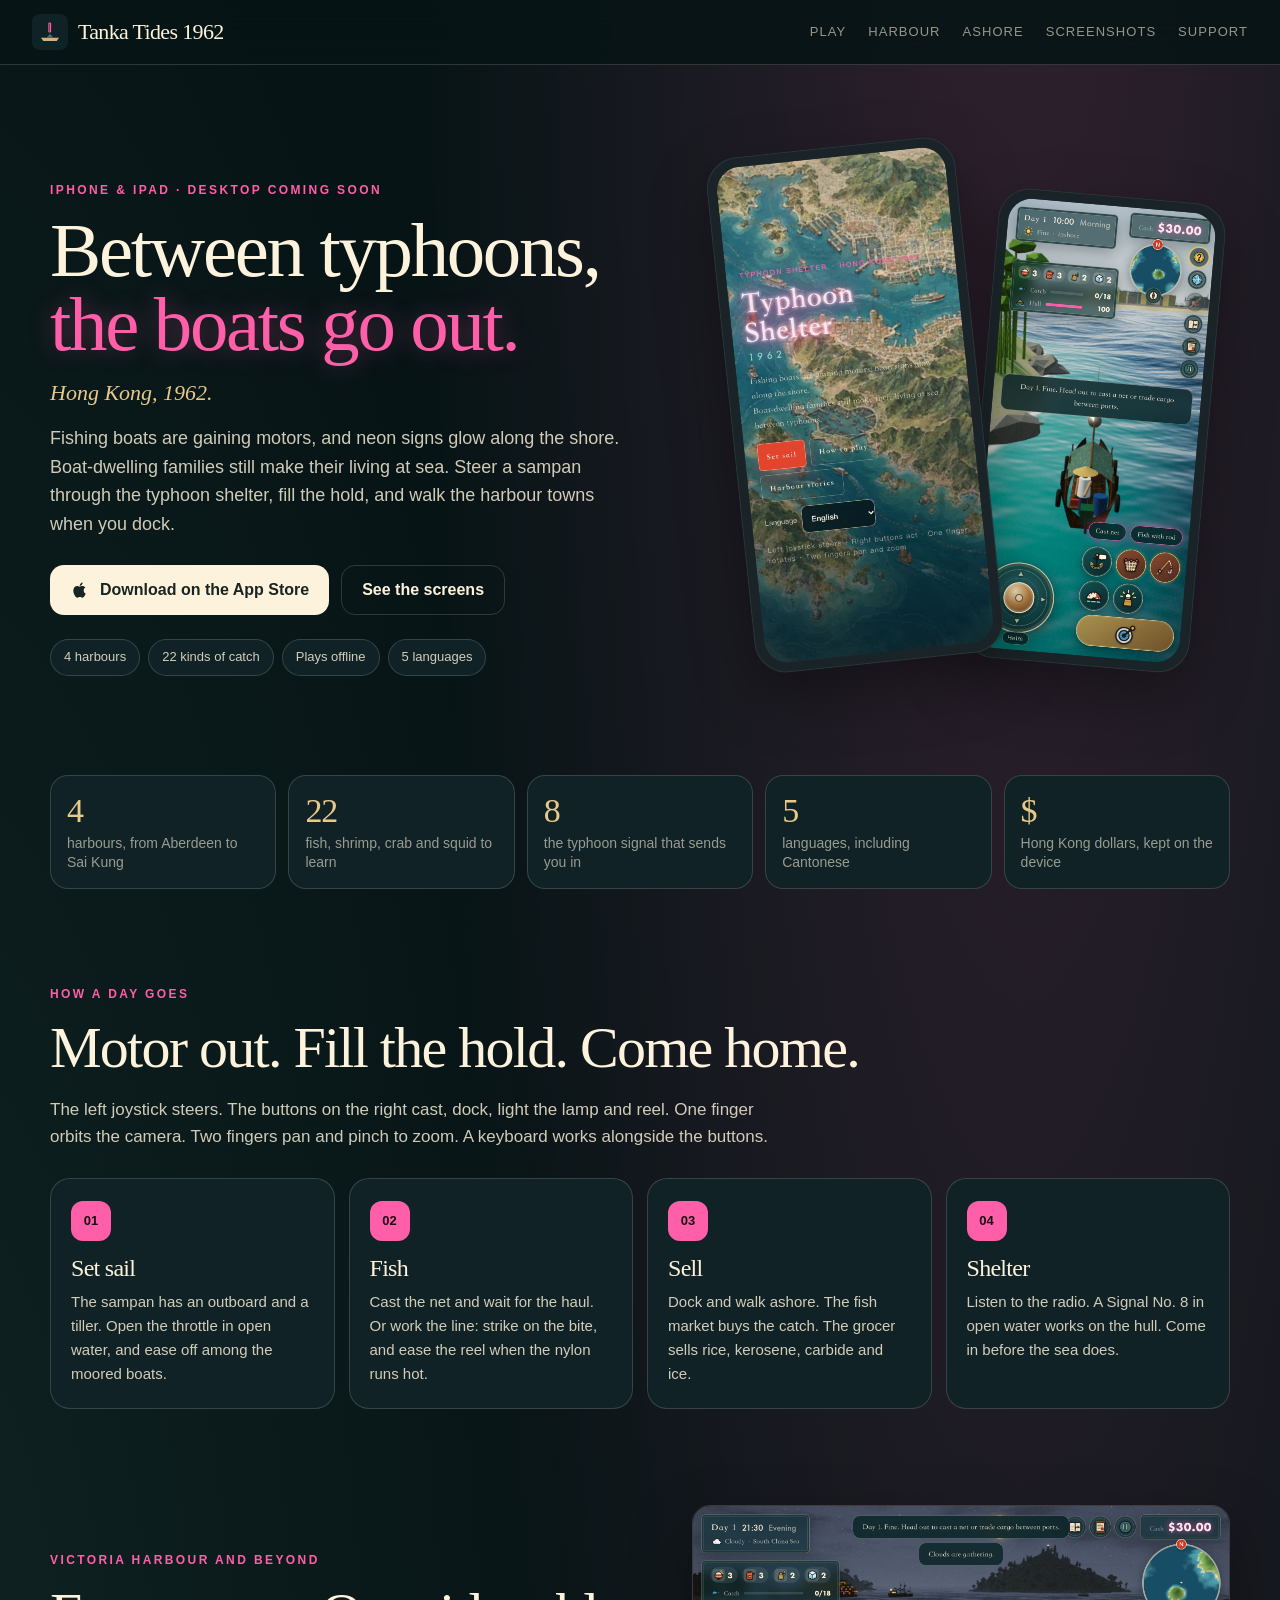
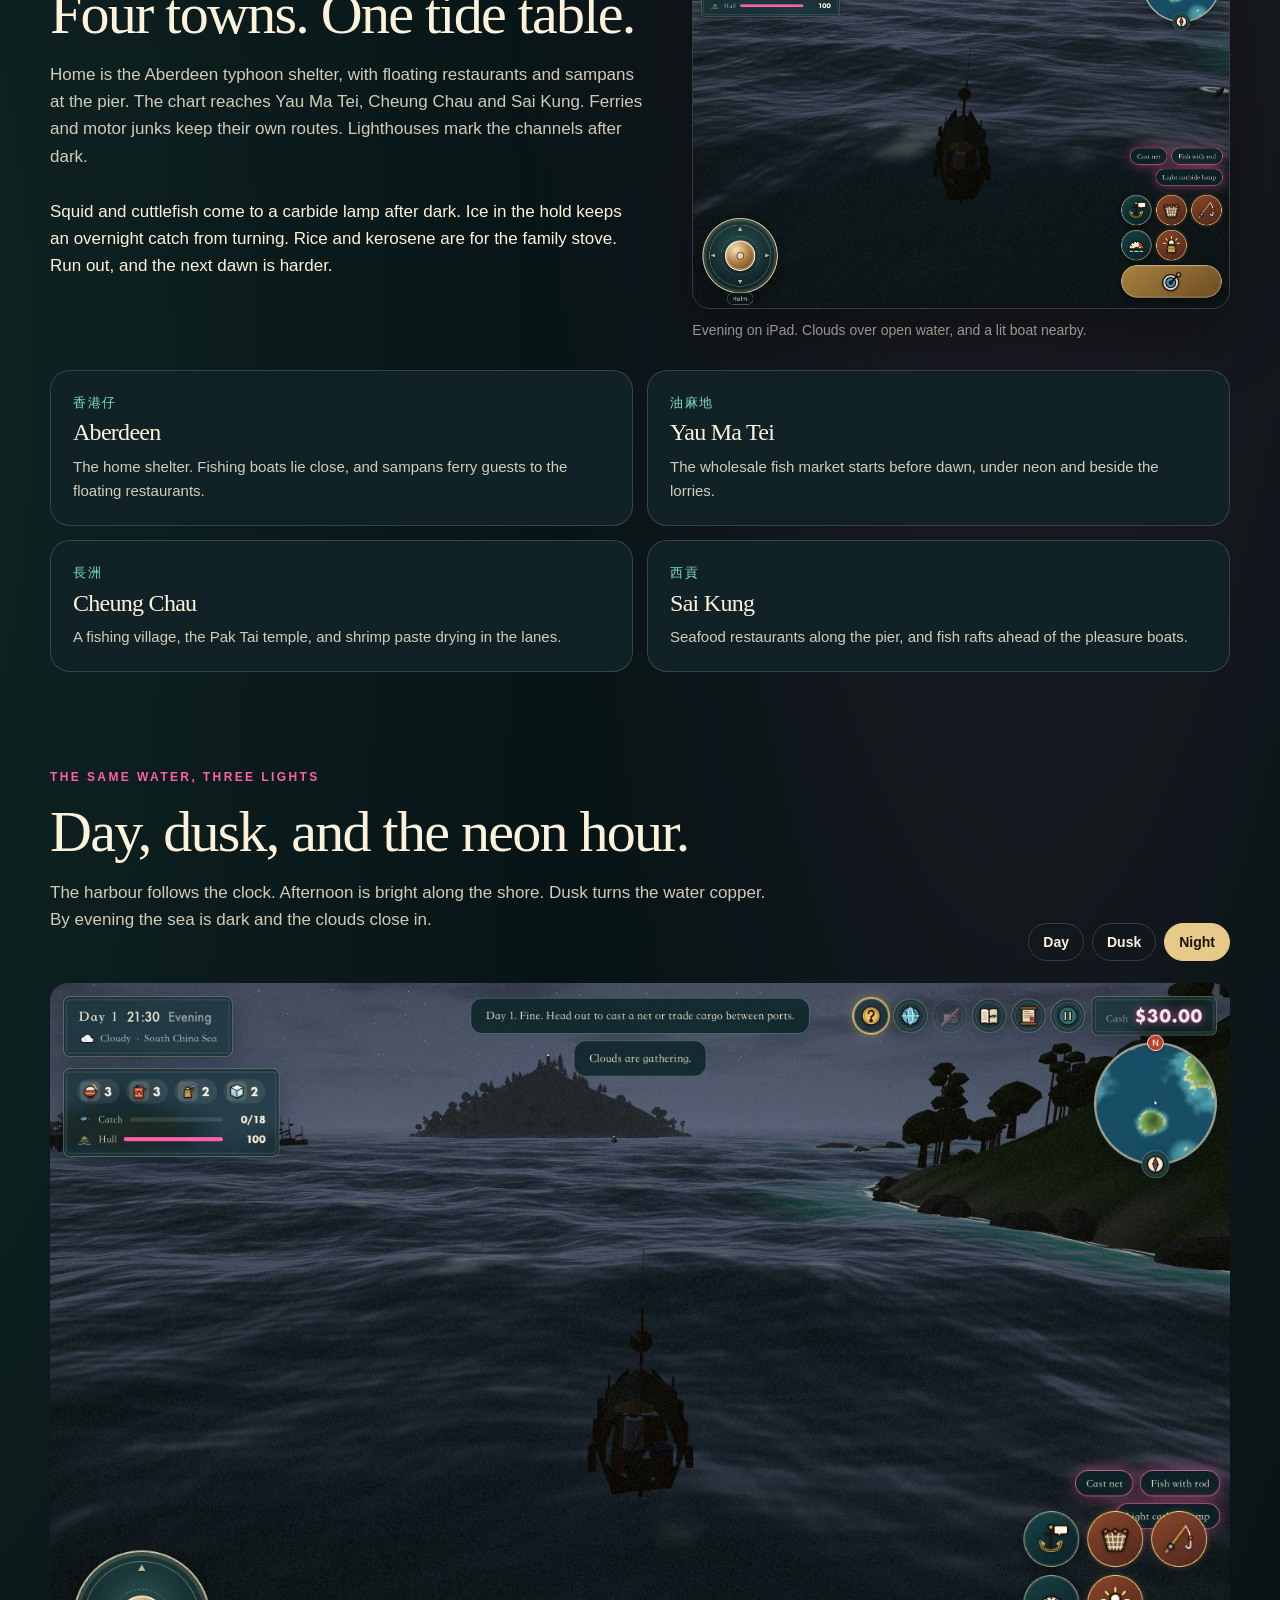
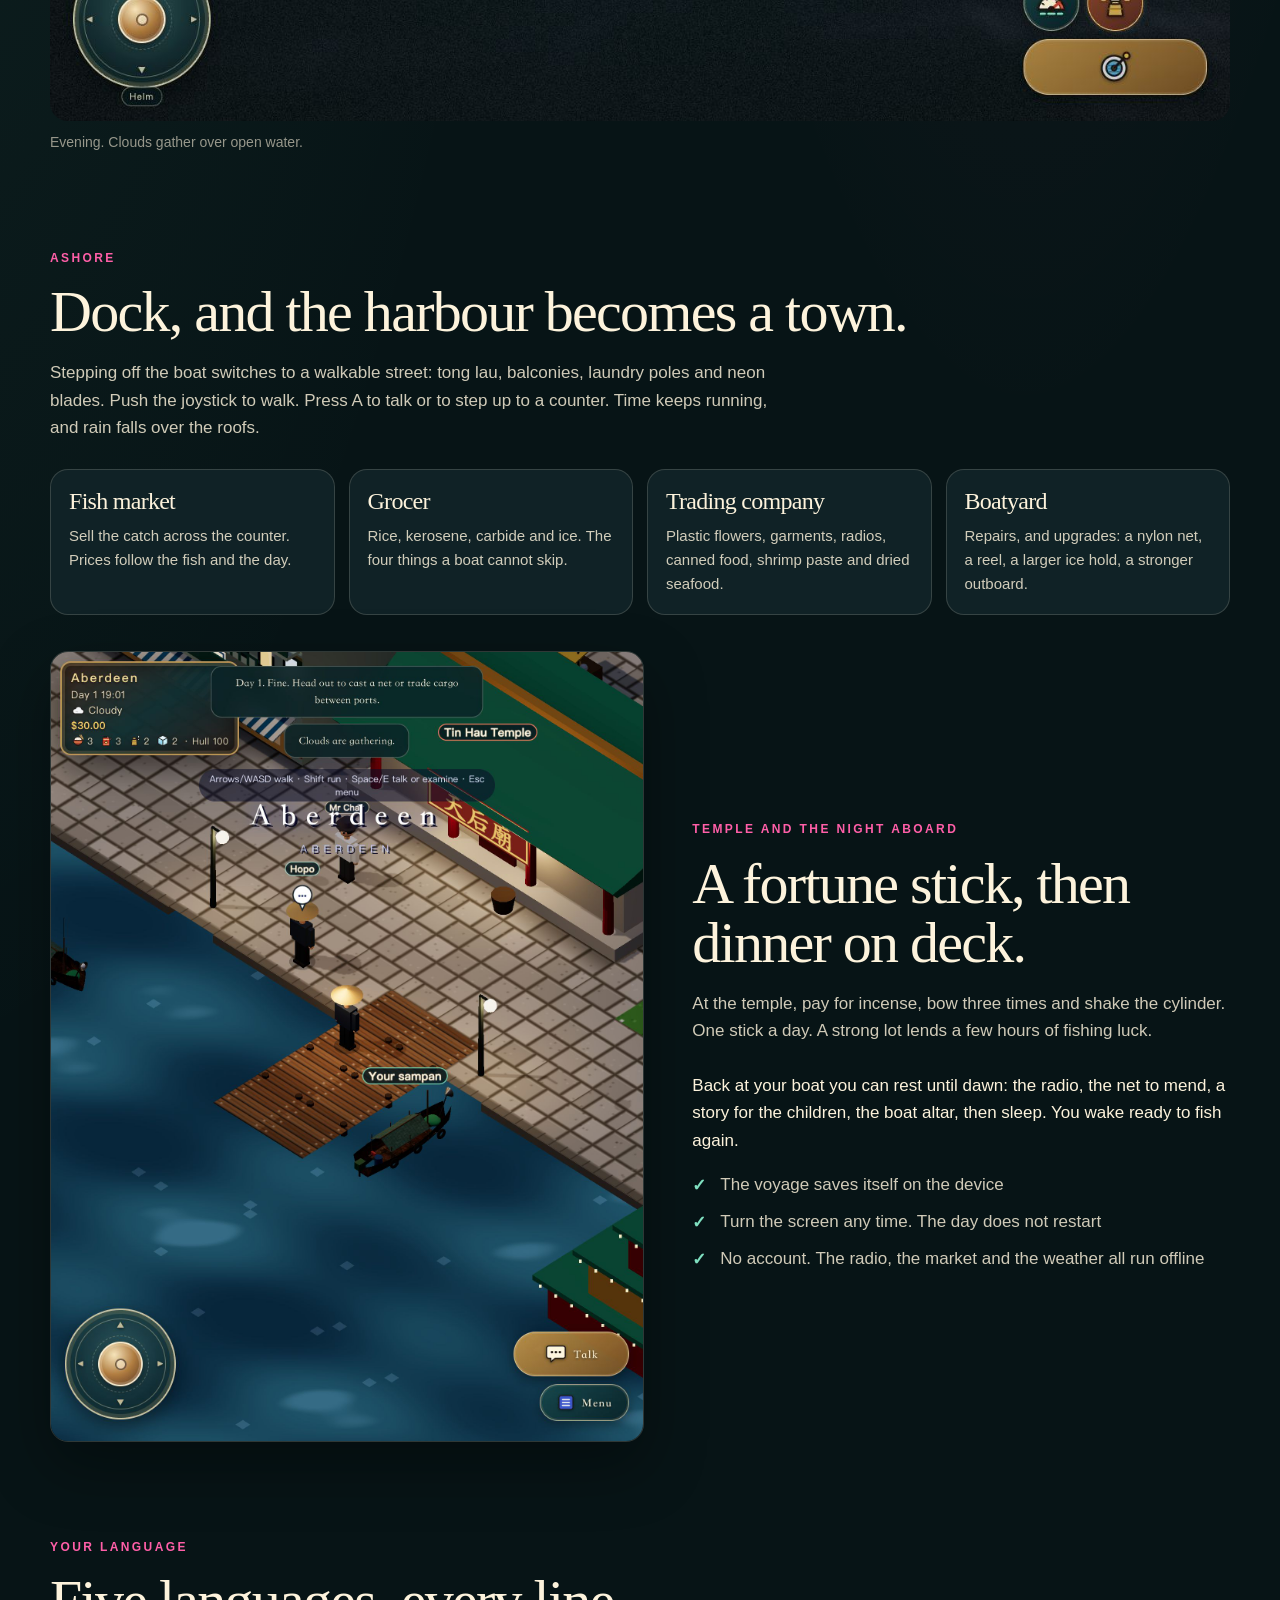
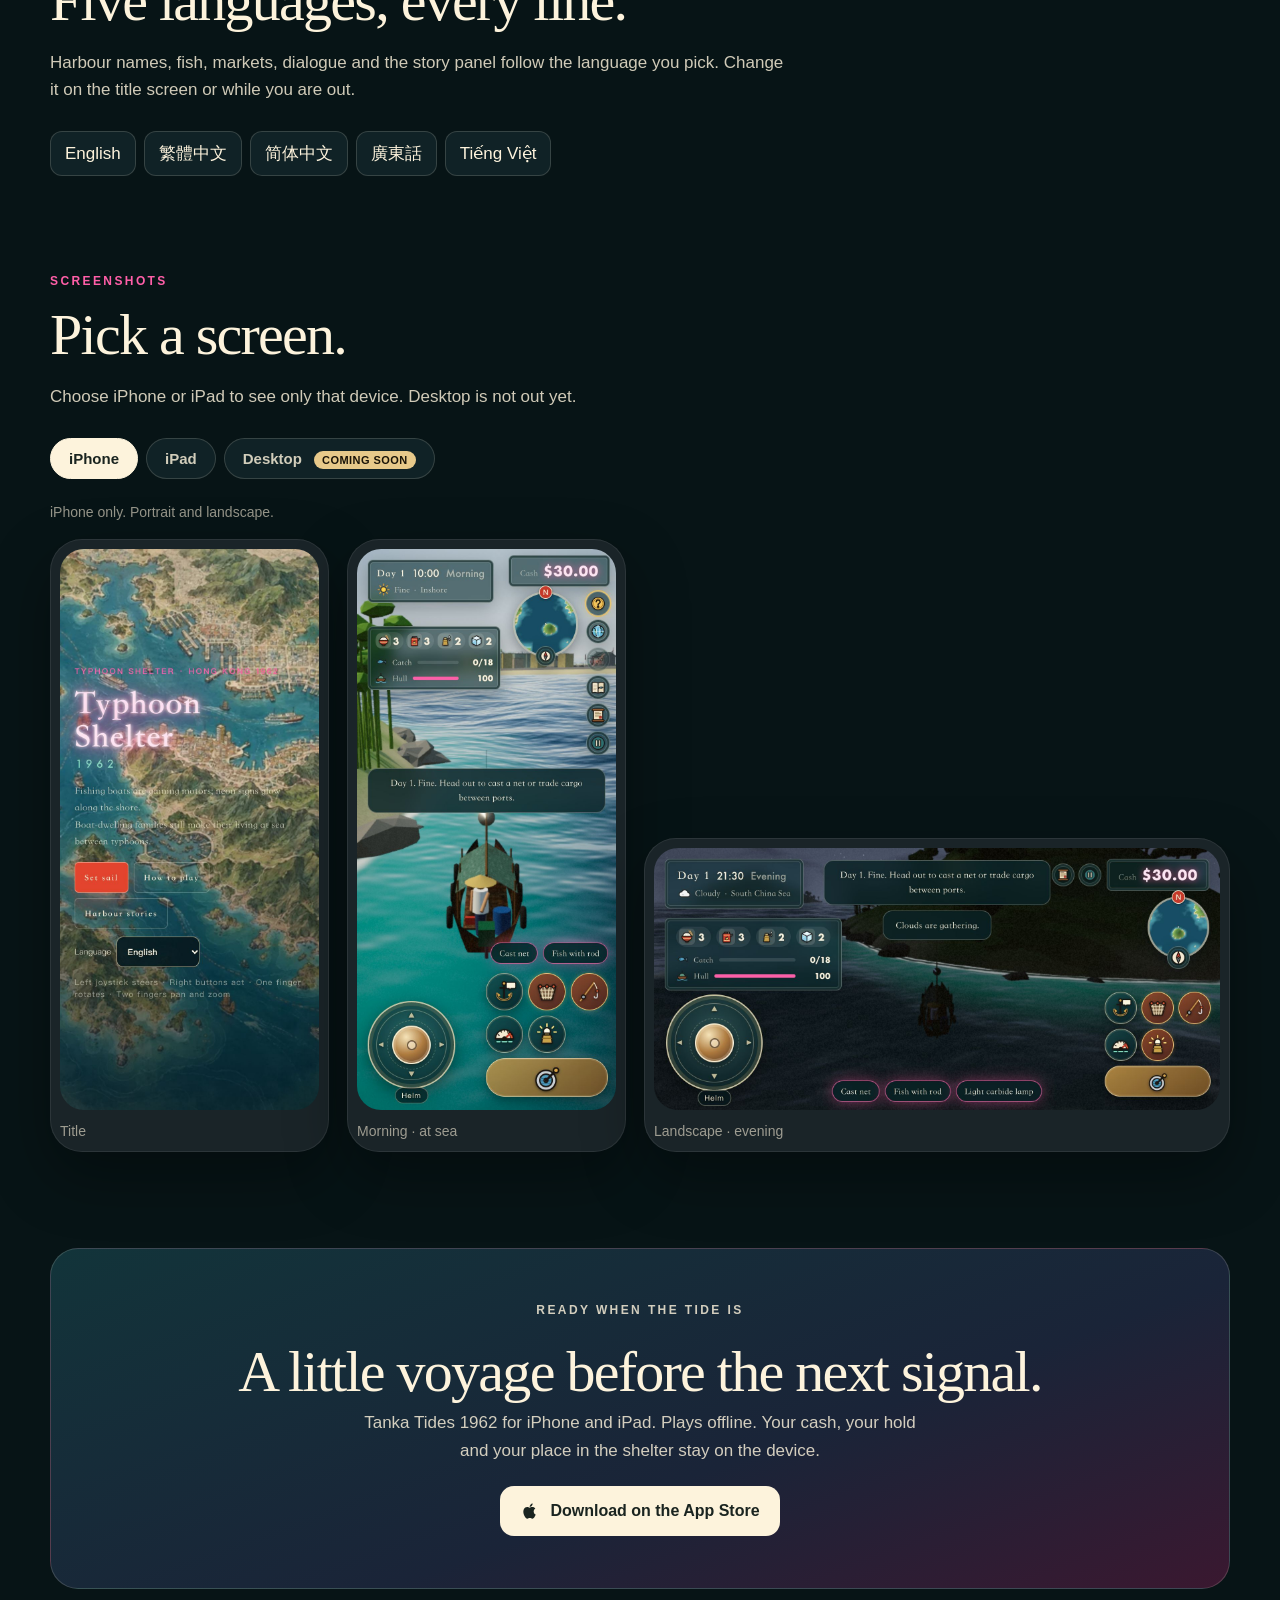
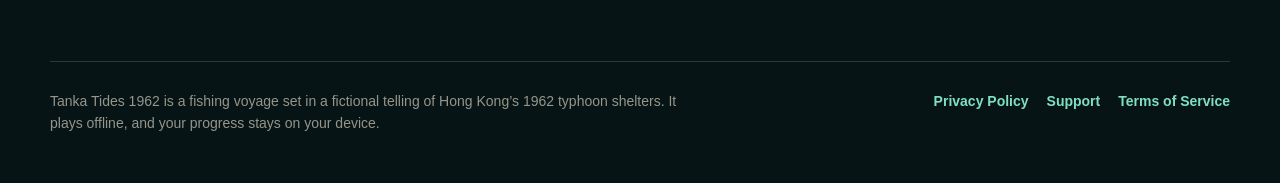
==== index.html @ 661142b3 "initial page" ====
<!doctype html>
<html lang="en">
<head>
<meta charset="utf-8">
<meta name="viewport" content="width=device-width, initial-scale=1">
<meta name="theme-color" content="#071416">
<meta name="description" content="Tanka Tides 1962 is a 3D fishing voyage in Hong Kong’s typhoon shelter. Motor the sampan, cast the net, sell the catch ashore, and come in before Signal No. 8. For iPhone and iPad.">
<title>Tanka Tides 1962 — Between typhoons, the boats still go out</title>
<link rel="icon" href="data:image/svg+xml,%3Csvg xmlns='http://www.w3.org/2000/svg' viewBox='0 0 64 64'%3E%3Crect width='64' height='64' rx='14' fill='%23071416'/%3E%3Cpath d='M8 44h48l-6 8H14z' fill='%23d8b07a'/%3E%3Cpath d='M24 44l8-8 8 8' fill='%234f6e5e'/%3E%3Crect x='30' y='18' width='3' height='18' fill='%23ff5fa8'/%3E%3C/svg%3E">
<link rel="stylesheet" href="styles.css">
</head>
<body>
<a class="skip" href="#play">Skip to how it plays</a>
<header class="nav">
  <a class="brand" href="#top" aria-label="Tanka Tides 1962 home"><svg viewBox="0 0 64 64" aria-hidden="true"><rect width="64" height="64" rx="14" fill="#102226"/><path d="M6 46c10-6 18-6 26 0s16 6 26 0v10H6z" fill="#08262a"/><path d="M16 42h32l-4 6H20z" fill="#d8b07a"/><path d="M26 42l6-7 6 7" fill="#4f6e5e"/><rect x="30" y="16" width="3" height="16" rx="1" fill="none" stroke="#ff5fa8" stroke-width="2"/></svg>Tanka Tides 1962</a>
  <nav class="nav-links" aria-label="Page">
    <a href="#play">Play</a>
    <a href="#harbour">Harbour</a>
    <a href="#ashore">Ashore</a>
    <a href="#screens">Screenshots</a>
    <a href="support.html">Support</a>
  </nav>
</header>

<main id="top">
  <section class="hero">
    <div class="hero-copy">
      <p class="kicker">iPhone &amp; iPad · Desktop coming soon</p>
      <h1>Between typhoons,<br><span class="hl">the boats go out.</span></h1>
      <p class="tag">Hong Kong, 1962.</p>
      <p class="lede">Fishing boats are gaining motors, and neon signs glow along the shore. Boat-dwelling families still make their living at sea. Steer a sampan through the typhoon shelter, fill the hold, and walk the harbour towns when you dock.</p>
      <div class="hero-actions">
        <button class="store" type="button"><svg viewBox="0 0 24 24" aria-hidden="true"><path fill="currentColor" d="M16.4 12.6c0-2.3 1.9-3.4 2-3.5-1.1-1.6-2.8-1.8-3.4-1.8-1.4-.2-2.8.8-3.5.8-.7 0-1.9-.8-3-.8-1.6 0-3 .9-3.8 2.3-1.6 2.8-.4 7 1.2 9.3.8 1.1 1.7 2.4 2.9 2.3 1.2 0 1.6-.7 3-.7s1.8.7 3 .7c1.3 0 2.1-1.1 2.8-2.3.9-1.3 1.3-2.6 1.3-2.6s-2.5-1-2.5-3.7zM14.2 5.8c.6-.8 1.1-1.8 1-2.8-.9 0-2 .6-2.6 1.4-.6.7-1.1 1.7-1 2.7 1 .1 2-.5 2.6-1.3z"/></svg>Download on the App Store</button>
        <a class="btn ghost" href="#screens">See the screens</a>
      </div>
      <ul class="badges" aria-label="Highlights">
        <li>4 harbours</li><li>22 kinds of catch</li><li>Plays offline</li><li>5 languages</li>
      </ul>
    </div>
    <div class="hero-art" aria-hidden="true">
      <figure class="device phone tilt-l"><img src="media/iphone-portrait-title.jpg" width="780" height="1688" alt=""></figure>
      <figure class="device phone tilt-r"><img src="media/iphone-portrait-sea.jpg" width="780" height="1688" alt=""></figure>
    </div>
  </section>

  <ul class="facts" aria-label="At a glance">
    <li><strong>4</strong><span>harbours, from Aberdeen to Sai Kung</span></li>
    <li><strong>22</strong><span>fish, shrimp, crab and squid to learn</span></li>
    <li><strong>8</strong><span>the typhoon signal that sends you in</span></li>
    <li><strong>5</strong><span>languages, including Cantonese</span></li>
    <li><strong>$</strong><span>Hong Kong dollars, kept on the device</span></li>
  </ul>

  <section class="section" id="play">
    <p class="kicker">How a day goes</p>
    <h2>Motor out. Fill the hold. Come home.</h2>
    <p class="intro">The left joystick steers. The buttons on the right cast, dock, light the lamp and reel. One finger orbits the camera. Two fingers pan and pinch to zoom. A keyboard works alongside the buttons.</p>
    <div class="steps">
      <article><i aria-hidden="true">01</i><h3>Set sail</h3><p>The sampan has an outboard and a tiller. Open the throttle in open water, and ease off among the moored boats.</p></article>
      <article><i aria-hidden="true">02</i><h3>Fish</h3><p>Cast the net and wait for the haul. Or work the line: strike on the bite, and ease the reel when the nylon runs hot.</p></article>
      <article><i aria-hidden="true">03</i><h3>Sell</h3><p>Dock and walk ashore. The fish market buys the catch. The grocer sells rice, kerosene, carbide and ice.</p></article>
      <article><i aria-hidden="true">04</i><h3>Shelter</h3><p>Listen to the radio. A Signal No. 8 in open water works on the hull. Come in before the sea does.</p></article>
    </div>
  </section>

  <section class="section" id="harbour">
    <div class="split">
      <div class="copy">
        <p class="kicker">Victoria Harbour and beyond</p>
        <h2>Four towns. One tide table.</h2>
        <p class="intro">Home is the Aberdeen typhoon shelter, with floating restaurants and sampans at the pier. The chart reaches Yau Ma Tei, Cheung Chau and Sai Kung. Ferries and motor junks keep their own routes. Lighthouses mark the channels after dark.</p>
        <p>Squid and cuttlefish come to a carbide lamp after dark. Ice in the hold keeps an overnight catch from turning. Rice and kerosene are for the family stove. Run out, and the next dawn is harder.</p>
      </div>
      <figure>
        <button class="shot frame" type="button" data-shot="media/ipad-landscape-night.jpg" data-caption="iPad landscape, 21:30. Cloudy evening on the South China Sea, with a lit boat off the port side.">
          <img src="media/ipad-landscape-night.jpg" width="2048" height="1536" alt="iPad landscape of the sampan at evening on a cloudy sea, with a lit boat in the distance." loading="lazy">
        </button>
        <figcaption>Evening on iPad. Clouds over open water, and a lit boat nearby.</figcaption>
      </figure>
    </div>
    <div class="harbours" style="margin-top:28px">
      <article><p class="cn">香港仔</p><h3>Aberdeen</h3><p>The home shelter. Fishing boats lie close, and sampans ferry guests to the floating restaurants.</p></article>
      <article><p class="cn">油麻地</p><h3>Yau Ma Tei</h3><p>The wholesale fish market starts before dawn, under neon and beside the lorries.</p></article>
      <article><p class="cn">長洲</p><h3>Cheung Chau</h3><p>A fishing village, the Pak Tai temple, and shrimp paste drying in the lanes.</p></article>
      <article><p class="cn">西貢</p><h3>Sai Kung</h3><p>Seafood restaurants along the pier, and fish rafts ahead of the pleasure boats.</p></article>
    </div>
  </section>

  <section class="section city" id="clock">
    <div class="city-head">
      <div>
        <p class="kicker">The same water, three lights</p>
        <h2>Day, dusk, and the neon hour.</h2>
        <p class="intro">The harbour follows the clock. Afternoon is bright along the shore. Dusk turns the water copper. By evening the sea is dark and the clouds close in.</p>
      </div>
      <div class="tod" role="group" aria-label="Time of day">
        <button type="button" data-tod="day">Day</button>
        <button type="button" data-tod="dusk">Dusk</button>
        <button type="button" data-tod="night">Night</button>
      </div>
    </div>
    <figure class="tod-stage">
      <button class="shot" type="button" id="tod-shot" data-shot="media/desktop-day.jpg" data-caption="The harbour in the afternoon.">
        <img id="tod-img" src="media/desktop-day.jpg" width="1440" height="900" alt="The 1962 harbour in daylight.">
      </button>
      <figcaption id="tod-cap">Afternoon. The shelter is bright and the traffic is out.</figcaption>
    </figure>
  </section>

  <section class="section" id="ashore">
    <p class="kicker">Ashore</p>
    <h2>Dock, and the harbour becomes a town.</h2>
    <p class="intro">Stepping off the boat switches to a walkable street: tong lau, balconies, laundry poles and neon blades. Push the joystick to walk. Press A to talk or to step up to a counter. Time keeps running, and rain falls over the roofs.</p>
    <div class="shops">
      <article><h3>Fish market</h3><p>Sell the catch across the counter. Prices follow the fish and the day.</p></article>
      <article><h3>Grocer</h3><p>Rice, kerosene, carbide and ice. The four things a boat cannot skip.</p></article>
      <article><h3>Trading company</h3><p>Plastic flowers, garments, radios, canned food, shrimp paste and dried seafood.</p></article>
      <article><h3>Boatyard</h3><p>Repairs, and upgrades: a nylon net, a reel, a larger ice hold, a stronger outboard.</p></article>
    </div>
    <div class="split" style="margin-top:36px">
      <figure>
        <button class="shot frame" type="button" data-shot="media/ipad-portrait-town.jpg" data-caption="iPad portrait. Aberdeen on foot, in the evening.">
          <img src="media/ipad-portrait-town.jpg" width="1536" height="2048" alt="Walking the Aberdeen waterfront on iPad in the evening." loading="lazy">
        </button>
      </figure>
      <div class="copy">
        <p class="kicker">Temple and the night aboard</p>
        <h2>A fortune stick, then dinner on deck.</h2>
        <p class="intro">At the temple, pay for incense, bow three times and shake the cylinder. One stick a day. A strong lot lends a few hours of fishing luck.</p>
        <p>Back at your boat you can rest until dawn: the radio, the net to mend, a story for the children, the boat altar, then sleep. You wake ready to fish again.</p>
        <ul class="ticks">
          <li>The voyage saves itself on the device</li>
          <li>Turn the screen any time. The day does not restart</li>
          <li>No account. The radio, the market and the weather all run offline</li>
        </ul>
      </div>
    </div>
  </section>

  <section class="section">
    <p class="kicker">Your language</p>
    <h2>Five languages, every line.</h2>
    <p class="intro">Harbour names, fish, markets, dialogue and the story panel follow the language you pick. Change it on the title screen or while you are out.</p>
    <ul class="lang-list">
      <li lang="en">English</li>
      <li lang="zh-Hant">繁體中文</li>
      <li lang="zh-Hans">简体中文</li>
      <li lang="yue">廣東話</li>
      <li lang="vi">Tiếng Việt</li>
    </ul>
  </section>

  <section class="section" id="screens">
    <p class="kicker">Screenshots</p>
    <h2>Pick a screen.</h2>
    <p class="intro">Choose iPhone or iPad to see only that device. Desktop is not out yet.</p>
    <div class="tabs" role="tablist" aria-label="Device screenshots">
      <button role="tab" id="tab-iphone" aria-controls="panel-iphone" aria-selected="true" type="button">iPhone</button>
      <button role="tab" id="tab-ipad" aria-controls="panel-ipad" aria-selected="false" tabindex="-1" type="button">iPad</button>
      <button role="tab" id="tab-desktop" aria-controls="panel-desktop" aria-selected="false" tabindex="-1" type="button">Desktop <span class="pill">Coming soon</span></button>
    </div>

    <div class="panel" role="tabpanel" id="panel-iphone" aria-labelledby="tab-iphone">
      <p class="meta">iPhone only. Portrait and landscape.</p>
      <div class="phone-stage">
        <figure class="device phone">
          <button class="shot" type="button" data-shot="media/iphone-portrait-title.jpg" data-caption="iPhone portrait. The title over the typhoon shelter.">
            <img src="media/iphone-portrait-title.jpg" width="780" height="1688" alt="iPhone portrait title screen for Tanka Tides 1962." loading="lazy">
          </button>
          <figcaption>Title</figcaption>
        </figure>
        <figure class="device phone">
          <button class="shot" type="button" data-shot="media/iphone-portrait-sea.jpg" data-caption="iPhone portrait. Morning on the water.">
            <img src="media/iphone-portrait-sea.jpg" width="780" height="1688" alt="iPhone portrait of the sampan on the harbour in the morning." loading="lazy">
          </button>
          <figcaption>Morning · at sea</figcaption>
        </figure>
        <figure class="device phone wide">
          <button class="shot" type="button" data-shot="media/iphone-landscape-night.jpg" data-caption="iPhone landscape, 21:30. Cloudy evening, with the carbide lamp ready.">
            <img src="media/iphone-landscape-night.jpg" width="1688" height="780" alt="iPhone landscape of the sampan at evening beside a dark shore." loading="lazy">
          </button>
          <figcaption>Landscape · evening</figcaption>
        </figure>
      </div>
    </div>

    <div class="panel" role="tabpanel" id="panel-ipad" aria-labelledby="tab-ipad" hidden>
      <p class="meta">iPad only. Landscape and portrait.</p>
      <div class="ipad-stage">
        <figure class="device">
          <button class="shot" type="button" data-shot="media/ipad-landscape-sea.jpg" data-caption="iPad landscape in the morning, out on the harbour.">
            <img src="media/ipad-landscape-sea.jpg" width="2048" height="1536" alt="iPad landscape of the sampan on the harbour in daylight." loading="lazy">
          </button>
          <figcaption>Landscape · day</figcaption>
        </figure>
        <figure class="device">
          <button class="shot" type="button" data-shot="media/ipad-landscape-night.jpg" data-caption="iPad landscape, 21:30. Cloudy evening on the South China Sea.">
            <img src="media/ipad-landscape-night.jpg" width="2048" height="1536" alt="iPad landscape of the sampan at evening, with a lit boat in the distance." loading="lazy">
          </button>
          <figcaption>Landscape · evening</figcaption>
        </figure>
      </div>
      <div class="ipad-ports">
        <figure class="device">
          <button class="shot" type="button" data-shot="media/ipad-portrait-title.jpg" data-caption="iPad portrait. The title screen.">
            <img src="media/ipad-portrait-title.jpg" width="1536" height="2048" alt="iPad portrait title screen." loading="lazy">
          </button>
          <figcaption>Portrait · title</figcaption>
        </figure>
        <figure class="device">
          <button class="shot" type="button" data-shot="media/ipad-portrait-town.jpg" data-caption="iPad portrait. Aberdeen on foot in the evening.">
            <img src="media/ipad-portrait-town.jpg" width="1536" height="2048" alt="iPad portrait of the walkable Aberdeen waterfront." loading="lazy">
          </button>
          <figcaption>Portrait · ashore</figcaption>
        </figure>
      </div>
    </div>

    <div class="panel" role="tabpanel" id="panel-desktop" aria-labelledby="tab-desktop" hidden>
      <div class="soon">
        <p class="kicker">Desktop</p>
        <h3>Coming soon</h3>
        <p>A desktop version is on the way. These 1440×900 frames are from the build we are testing, so you can see the wider harbour. There is no desktop download yet.</p>
      </div>
      <div class="gallery">
        <figure>
          <button class="shot frame" type="button" data-shot="media/desktop-day.jpg" data-caption="Desktop preview, afternoon. Coming soon.">
            <img src="media/desktop-day.jpg" width="1440" height="900" alt="Desktop preview of the harbour in the afternoon." loading="lazy">
          </button>
          <figcaption>Day · preview</figcaption>
        </figure>
        <figure>
          <button class="shot frame" type="button" data-shot="media/desktop-dusk.jpg" data-caption="Desktop preview, dusk. Coming soon.">
            <img src="media/desktop-dusk.jpg" width="1440" height="900" alt="Desktop preview of the harbour at dusk." loading="lazy">
          </button>
          <figcaption>Dusk · preview</figcaption>
        </figure>
        <figure>
          <button class="shot frame" type="button" data-shot="media/desktop-night.jpg" data-caption="Desktop preview, 21:30. Coming soon.">
            <img src="media/desktop-night.jpg" width="1440" height="900" alt="Desktop preview of the sampan at evening on open water." loading="lazy">
          </button>
          <figcaption>Evening · preview</figcaption>
        </figure>
        <figure>
          <button class="shot frame" type="button" data-shot="media/desktop-town.jpg" data-caption="Desktop preview, Aberdeen ashore. Coming soon.">
            <img src="media/desktop-town.jpg" width="1440" height="900" alt="Desktop preview of the walkable Aberdeen waterfront." loading="lazy">
          </button>
          <figcaption>Ashore · preview</figcaption>
        </figure>
      </div>
    </div>
  </section>

  <section class="cta">
    <p class="kicker">Ready when the tide is</p>
    <h2>A little voyage before the next signal.</h2>
    <p>Tanka Tides 1962 for iPhone and iPad. Plays offline. Your cash, your hold and your place in the shelter stay on the device.</p>
    <button class="store" type="button"><svg viewBox="0 0 24 24" aria-hidden="true"><path fill="currentColor" d="M16.4 12.6c0-2.3 1.9-3.4 2-3.5-1.1-1.6-2.8-1.8-3.4-1.8-1.4-.2-2.8.8-3.5.8-.7 0-1.9-.8-3-.8-1.6 0-3 .9-3.8 2.3-1.6 2.8-.4 7 1.2 9.3.8 1.1 1.7 2.4 2.9 2.3 1.2 0 1.6-.7 3-.7s1.8.7 3 .7c1.3 0 2.1-1.1 2.8-2.3.9-1.3 1.3-2.6 1.3-2.6s-2.5-1-2.5-3.7zM14.2 5.8c.6-.8 1.1-1.8 1-2.8-.9 0-2 .6-2.6 1.4-.6.7-1.1 1.7-1 2.7 1 .1 2-.5 2.6-1.3z"/></svg>Download on the App Store</button>
  </section>
</main>

<footer>
  <p>Tanka Tides 1962 is a fishing voyage set in a fictional telling of Hong Kong’s 1962 typhoon shelters. It plays offline, and your progress stays on your device.</p>
  <p class="legal-links"><a href="privacy.html">Privacy Policy</a> <a href="support.html">Support</a> <a href="terms.html">Terms of Service</a></p>
</footer>

<dialog id="viewer">
  <form method="dialog"><button type="submit" aria-label="Close">Close</button></form>
  <img alt="">
  <p></p>
</dialog>
<script>
const viewer = document.querySelector('#viewer');
const view = viewer.querySelector('img');
const cap = viewer.querySelector('p');
document.body.addEventListener('click', event => {
  const shot = event.target.closest('[data-shot]');
  if (!shot || shot.id === 'tod-shot') return;
  const img = shot.querySelector('img');
  view.src = shot.dataset.shot;
  view.alt = img ? img.alt : '';
  cap.textContent = shot.dataset.caption || view.alt;
  viewer.showModal();
});
document.getElementById('tod-shot').addEventListener('click', () => {
  view.src = document.getElementById('tod-img').currentSrc || document.getElementById('tod-img').src;
  view.alt = document.getElementById('tod-img').alt;
  cap.textContent = document.getElementById('tod-shot').dataset.caption;
  viewer.showModal();
});
viewer.addEventListener('click', event => { if (event.target === viewer) viewer.close(); });

const tabs = [...document.querySelectorAll('[role="tab"]')];
function selectTab(tab) {
  tabs.forEach(t => {
    const on = t === tab;
    t.setAttribute('aria-selected', String(on));
    t.tabIndex = on ? 0 : -1;
    document.getElementById(t.getAttribute('aria-controls')).hidden = !on;
  });
}
tabs.forEach((tab, index) => {
  tab.addEventListener('click', () => selectTab(tab));
  tab.addEventListener('keydown', event => {
    const step = { ArrowRight: 1, ArrowLeft: -1 }[event.key];
    if (!step) return;
    event.preventDefault();
    const next = tabs[(index + step + tabs.length) % tabs.length];
    next.focus();
    selectTab(next);
  });
});

const TOD = {
  day: ['media/desktop-day.jpg', 'The harbour in the afternoon.', 'Afternoon. The shelter is bright and the traffic is out.'],
  dusk: ['media/desktop-dusk.jpg', 'The sampan along the shore at dusk.', 'Dusk. The water goes copper as the light drops.'],
  night: ['media/desktop-night.jpg', 'The sampan at 21:30 on a cloudy evening sea.', 'Evening. Clouds gather over open water.']
};
const todImg = document.getElementById('tod-img');
const todCap = document.getElementById('tod-cap');
const todShot = document.getElementById('tod-shot');
const todButtons = [...document.querySelectorAll('[data-tod]')];
function showTod(id) {
  const [src, alt, caption] = TOD[id];
  todImg.src = src;
  todImg.alt = alt;
  todCap.textContent = caption;
  todShot.dataset.shot = src;
  todShot.dataset.caption = caption;
  todButtons.forEach(button => button.setAttribute('aria-pressed', String(button.dataset.tod === id)));
}
todButtons.forEach(button => button.addEventListener('click', () => showTod(button.dataset.tod)));
const hour = new Date().getHours() + new Date().getMinutes() / 60;
showTod(hour >= 19.5 || hour < 5 ? 'night' : hour >= 17 ? 'dusk' : 'day');
</script>
</body>
</html>
---- styles.css ----
/* Tanka Tides 1962 homepage. Harbour teal, enamel cream and neon from the game. */
:root {
  --bg: #071416;
  --bg-raise: #102226;
  --ink: #fdf3dc;
  --body: rgba(253, 243, 220, 0.82);
  --muted: rgba(253, 243, 220, 0.58);
  --line: rgba(253, 243, 220, 0.16);
  --accent: #ff5fa8;
  --jade: #7fe0c0;
  --gold: #e7c98a;
  --night: #041012;
  --shadow: 0 24px 60px rgba(0, 0, 0, 0.35);
  --nav: rgba(7, 20, 22, 0.9);
  --serif: "Iowan Old Style", "Palatino Linotype", Palatino, Georgia, "Songti TC", serif;
  --sans: "Avenir Next", Avenir, "PingFang TC", "Hiragino Sans TC", "Segoe UI", sans-serif;
  --wide: min(1180px, calc(100% - 64px));
}
* { box-sizing: border-box; }
html { scroll-behavior: smooth; }
body {
  margin: 0;
  background:
    radial-gradient(ellipse at 80% -10%, rgba(255, 95, 168, 0.18), transparent 42%),
    radial-gradient(ellipse at -10% 30%, rgba(127, 224, 192, 0.08), transparent 36%),
    var(--bg);
  color: var(--ink);
  font: 17px/1.6 var(--sans);
  -webkit-font-smoothing: antialiased;
}
img { max-width: 100%; height: auto; display: block; }
a { color: inherit; }
button, a { -webkit-tap-highlight-color: transparent; }
:focus-visible { outline: 2px solid var(--jade); outline-offset: 3px; border-radius: 6px; }
h1, h2, h3 { font-family: var(--serif); font-weight: 500; letter-spacing: -0.03em; }
h2 { font-size: clamp(36px, 4.6vw, 58px); line-height: 1.02; margin: 0 0 18px; }
h3 { font-size: 24px; line-height: 1.15; margin: 0 0 8px; }

.skip { position: absolute; left: 12px; top: 12px; transform: translateY(-160%); background: var(--accent); color: #1a0c12; padding: 8px 12px; z-index: 30; border-radius: 8px; }
.skip:focus { transform: none; }

.nav { position: sticky; top: 0; z-index: 20; display: flex; align-items: center; gap: 28px; padding: 14px 32px; background: var(--nav); backdrop-filter: blur(16px); -webkit-backdrop-filter: blur(16px); border-bottom: 1px solid var(--line); }
.brand { display: flex; align-items: center; gap: 10px; text-decoration: none; font-family: var(--serif); font-size: 22px; letter-spacing: -0.03em; }
.brand svg { width: 36px; height: 36px; flex: none; }
.nav-links { display: flex; gap: 22px; margin-left: auto; }
.nav-links a { color: var(--muted); text-decoration: none; font-size: 13px; letter-spacing: 0.08em; text-transform: uppercase; }
.nav-links a:hover { color: var(--ink); }

.kicker { margin: 0 0 14px; color: var(--accent); font-size: 12px; font-weight: 700; letter-spacing: 0.2em; text-transform: uppercase; }
.intro { max-width: 46rem; color: var(--body); margin: 0 0 28px; }

.btn, button.store { display: inline-flex; align-items: center; justify-content: center; gap: 10px; text-decoration: none; background: var(--ink); color: #1a2420; font: 600 16px/1 var(--sans); padding: 15px 20px; border: 0; border-radius: 14px; cursor: pointer; }
button.store svg { width: 20px; height: 20px; }
.btn.ghost { background: transparent; color: var(--ink); border: 1.5px solid var(--line); }
.btn.ghost:hover { background: rgba(253, 243, 220, 0.06); }

.hero { display: grid; grid-template-columns: 1.05fr 0.95fr; gap: 36px; align-items: center; width: var(--wide); margin: 0 auto; padding: 56px 0 28px; }
.hero h1 { margin: 0; font-size: clamp(48px, 6vw, 82px); line-height: 0.96; }
.hl { color: var(--accent); text-shadow: 0 0 24px rgba(255, 95, 168, 0.35); }
.tag { margin: 18px 0 0; font: italic 22px/1.3 var(--serif); color: var(--gold); }
.lede { max-width: 36rem; color: var(--body); font-size: 18px; margin: 16px 0 0; }
.hero-actions { display: flex; flex-wrap: wrap; gap: 12px; margin-top: 26px; }
.badges { display: flex; flex-wrap: wrap; gap: 8px; list-style: none; padding: 0; margin: 24px 0 0; }
.badges li { padding: 7px 13px; border-radius: 999px; background: var(--bg-raise); border: 1px solid var(--line); font-size: 13px; color: var(--body); }

.hero-art { position: relative; height: clamp(460px, 48vw, 620px); }
.device { margin: 0; border-radius: 32px; padding: 10px; background: #1a2428; box-shadow: var(--shadow), inset 0 0 0 1px rgba(255,255,255,.08); }
.device img { border-radius: 24px; width: 100%; }
.hero-art .device { position: absolute; width: min(46%, 280px); }
.hero-art .tilt-l { left: 8%; top: 4%; transform: rotate(-6deg); z-index: 2; }
.hero-art .tilt-r { right: 4%; top: 12%; width: min(42%, 250px); transform: rotate(5deg); z-index: 1; }

.facts { width: var(--wide); margin: 12px auto 0; padding: 0; list-style: none; display: grid; grid-template-columns: repeat(5, 1fr); gap: 12px; }
.facts li { padding: 18px 16px 16px; background: var(--bg-raise); border: 1px solid var(--line); border-radius: 18px; }
.facts strong { display: block; font: 500 34px/1 var(--serif); letter-spacing: -0.03em; color: var(--gold); }
.facts span { display: block; margin-top: 6px; font-size: 14px; color: var(--muted); line-height: 1.35; }

.section { width: var(--wide); margin: 0 auto; padding: 96px 0 0; }
.split { display: grid; grid-template-columns: 1.05fr 0.95fr; gap: 48px; align-items: center; }
.split.flip { grid-template-columns: 0.9fr 1.1fr; }
figure { margin: 0; }
.shot { display: block; width: 100%; padding: 0; border: 0; background: none; cursor: zoom-in; font: inherit; color: inherit; text-align: left; }
.frame { border-radius: 18px; overflow: hidden; box-shadow: var(--shadow); border: 1px solid var(--line); }
figcaption { margin-top: 10px; font-size: 14px; color: var(--muted); }
figcaption b { color: var(--ink); }

.steps { display: grid; grid-template-columns: repeat(4, 1fr); gap: 14px; }
.steps article { padding: 22px 20px; background: var(--bg-raise); border: 1px solid var(--line); border-radius: 20px; }
.steps i { display: inline-grid; place-items: center; width: 40px; height: 40px; border-radius: 12px; background: var(--accent); color: #1a0c12; font: 700 13px/1 var(--sans); font-style: normal; margin-bottom: 14px; }
.steps p { margin: 0; color: var(--body); font-size: 15px; }

.harbours { display: grid; grid-template-columns: 1fr 1fr; gap: 14px; }
.harbours article { padding: 22px; background: var(--bg-raise); border: 1px solid var(--line); border-radius: 20px; }
.harbours .cn { margin: 0 0 6px; color: var(--jade); font-size: 13px; letter-spacing: 0.12em; }
.harbours p { margin: 0; color: var(--body); font-size: 15px; }

.ticks { list-style: none; padding: 0; margin: 16px 0 0; display: grid; gap: 10px; }
.ticks li { position: relative; padding-left: 28px; color: var(--body); }
.ticks li::before { content: "✓"; position: absolute; left: 0; top: 1px; color: var(--jade); font-weight: 700; }

.shops { display: grid; grid-template-columns: repeat(4, 1fr); gap: 14px; }
.shops article { padding: 18px; border-radius: 18px; background: var(--bg-raise); border: 1px solid var(--line); }
.shops p { margin: 0; color: var(--body); font-size: 15px; }

.city { position: relative; }
.city-head { display: flex; justify-content: space-between; align-items: flex-end; gap: 24px; flex-wrap: wrap; margin-bottom: 22px; }
.tod { display: flex; gap: 8px; flex-wrap: wrap; }
.tod button { font: 600 14px/1 var(--sans); padding: 11px 14px; border-radius: 999px; border: 1px solid var(--line); background: transparent; color: var(--ink); cursor: pointer; }
.tod button[aria-pressed="true"] { background: var(--gold); color: #1a1408; border-color: var(--gold); }
.tod-stage img { width: 100%; border-radius: 18px; aspect-ratio: 1440 / 900; object-fit: cover; }
.note { font-size: 14px; margin: 8px 0 0; color: var(--muted); }
.note b { color: var(--ink); }

.lang-list { display: flex; flex-wrap: wrap; gap: 8px; list-style: none; padding: 0; margin: 8px 0 0; }
.lang-list li { padding: 8px 14px; border-radius: 12px; background: var(--bg-raise); border: 1px solid var(--line); }

.tabs { display: flex; flex-wrap: wrap; gap: 8px; margin: 8px 0 22px; }
.tabs [role="tab"] { font: 600 15px/1 var(--sans); padding: 12px 18px; border-radius: 999px; border: 1px solid var(--line); background: var(--bg-raise); color: var(--body); cursor: pointer; }
.tabs [aria-selected="true"] { background: var(--ink); color: #1a2420; border-color: var(--ink); }
.pill { margin-left: 8px; padding: 3px 8px; border-radius: 999px; background: var(--gold); color: #1a1408; font-size: 11px; letter-spacing: 0.04em; text-transform: uppercase; }
.tabs [aria-selected="true"] .pill { background: var(--accent); color: #1a0c12; }
.meta { color: var(--muted); font-size: 14px; margin: 0 0 16px; }
.phone-stage { display: grid; grid-template-columns: 1fr 1fr 2.1fr; gap: 18px; align-items: end; }
.ipad-stage { display: grid; grid-template-columns: 1fr 1fr; gap: 18px; }
.ipad-ports { display: grid; grid-template-columns: repeat(2, minmax(0, 280px)); justify-content: center; gap: 22px; margin-top: 22px; }
.gallery { display: grid; grid-template-columns: 1fr 1fr; gap: 16px; }
.soon { margin: 0 0 22px; padding: 36px 32px; border-radius: 24px; background: #fdf3dc; color: #1a2420; }
.soon .kicker { color: #a33b6a; }
.soon h3 { font-size: clamp(42px, 6vw, 72px); margin: 0 0 10px; color: #1a2420; }
.soon p { margin: 0; max-width: 40rem; color: #3d4a44; }

.cta { width: var(--wide); margin: 96px auto 0; padding: 52px 28px; text-align: center; border-radius: 28px; background: linear-gradient(160deg, #12343a, #1a2438 60%, #3a1830); border: 1px solid var(--line); }
.cta h2 { margin-bottom: 8px; }
.cta p { margin: 0 auto 22px; max-width: 36rem; color: var(--body); }

footer { width: var(--wide); margin: 72px auto 0; padding: 28px 0 48px; border-top: 1px solid var(--line); display: flex; justify-content: space-between; gap: 24px; color: var(--muted); font-size: 14px; }
footer p { margin: 0; max-width: 40rem; }
.legal-links { display: flex; flex-wrap: wrap; gap: 18px; }
.legal-links a { color: var(--jade); text-decoration: none; font-weight: 600; }
.legal-links a:hover { text-decoration: underline; }

#viewer { width: min(1100px, calc(100% - 32px)); max-height: calc(100vh - 32px); padding: 0; border: 0; border-radius: 16px; background: #041012; color: var(--ink); }
#viewer::backdrop { background: rgba(0, 0, 0, 0.72); }
#viewer form { position: absolute; right: 12px; top: 12px; }
#viewer button { font: 600 13px/1 var(--sans); padding: 8px 12px; border: 0; border-radius: 999px; background: var(--ink); color: #1a2420; cursor: pointer; }
#viewer img { width: 100%; max-height: calc(100vh - 110px); object-fit: contain; }
#viewer p { margin: 0; padding: 12px 16px 14px; font-size: 14px; }

.legal { width: min(760px, calc(100% - 32px)); margin: 0 auto; padding: 56px 0 0; }
.legal h1 { font-size: clamp(40px, 6vw, 64px); line-height: 1; margin: 0 0 8px; }
.legal h2 { font-size: 26px; margin: 36px 0 8px; }
.legal p, .legal li { color: var(--body); }
.legal a { color: var(--jade); }
.updated { color: var(--muted); font-size: 14px; margin: 0 0 24px; }
.contact-card { margin: 8px 0 12px; padding: 8px 22px 4px; border: 1px solid var(--line); border-radius: 16px; background: var(--bg-raise); }
.legal details { border-bottom: 1px solid var(--line); padding: 14px 0; }
.legal summary { cursor: pointer; font-weight: 650; color: var(--ink); }
.legal details p { margin: 10px 0 4px; }

@media (max-width: 980px) {
  .facts { grid-template-columns: repeat(3, 1fr); }
  .steps, .shops { grid-template-columns: 1fr 1fr; }
  .phone-stage { grid-template-columns: 1fr 1fr; }
  .phone-stage .wide { grid-column: 1 / -1; }
}
@media (max-width: 800px) {
  :root { --wide: calc(100% - 32px); }
  .nav { padding: 12px 16px; }
  .nav-links a:not(:last-child) { display: none; }
  .hero, .split, .split.flip, .harbours, .ipad-stage, .gallery { grid-template-columns: 1fr; }
  .hero { padding-top: 32px; }
  .hero-art { height: 520px; }
  .facts { grid-template-columns: 1fr 1fr; }
  .facts li:last-child { grid-column: 1 / -1; }
  .ipad-ports { grid-template-columns: 1fr 1fr; }
  .section { padding-top: 72px; }
  footer { flex-direction: column; }
}
@media (max-width: 560px) {
  .steps, .shops, .phone-stage, .ipad-ports { grid-template-columns: 1fr; }
  .hero-art { height: 460px; }
}
@media (prefers-reduced-motion: reduce) { html { scroll-behavior: auto; } }
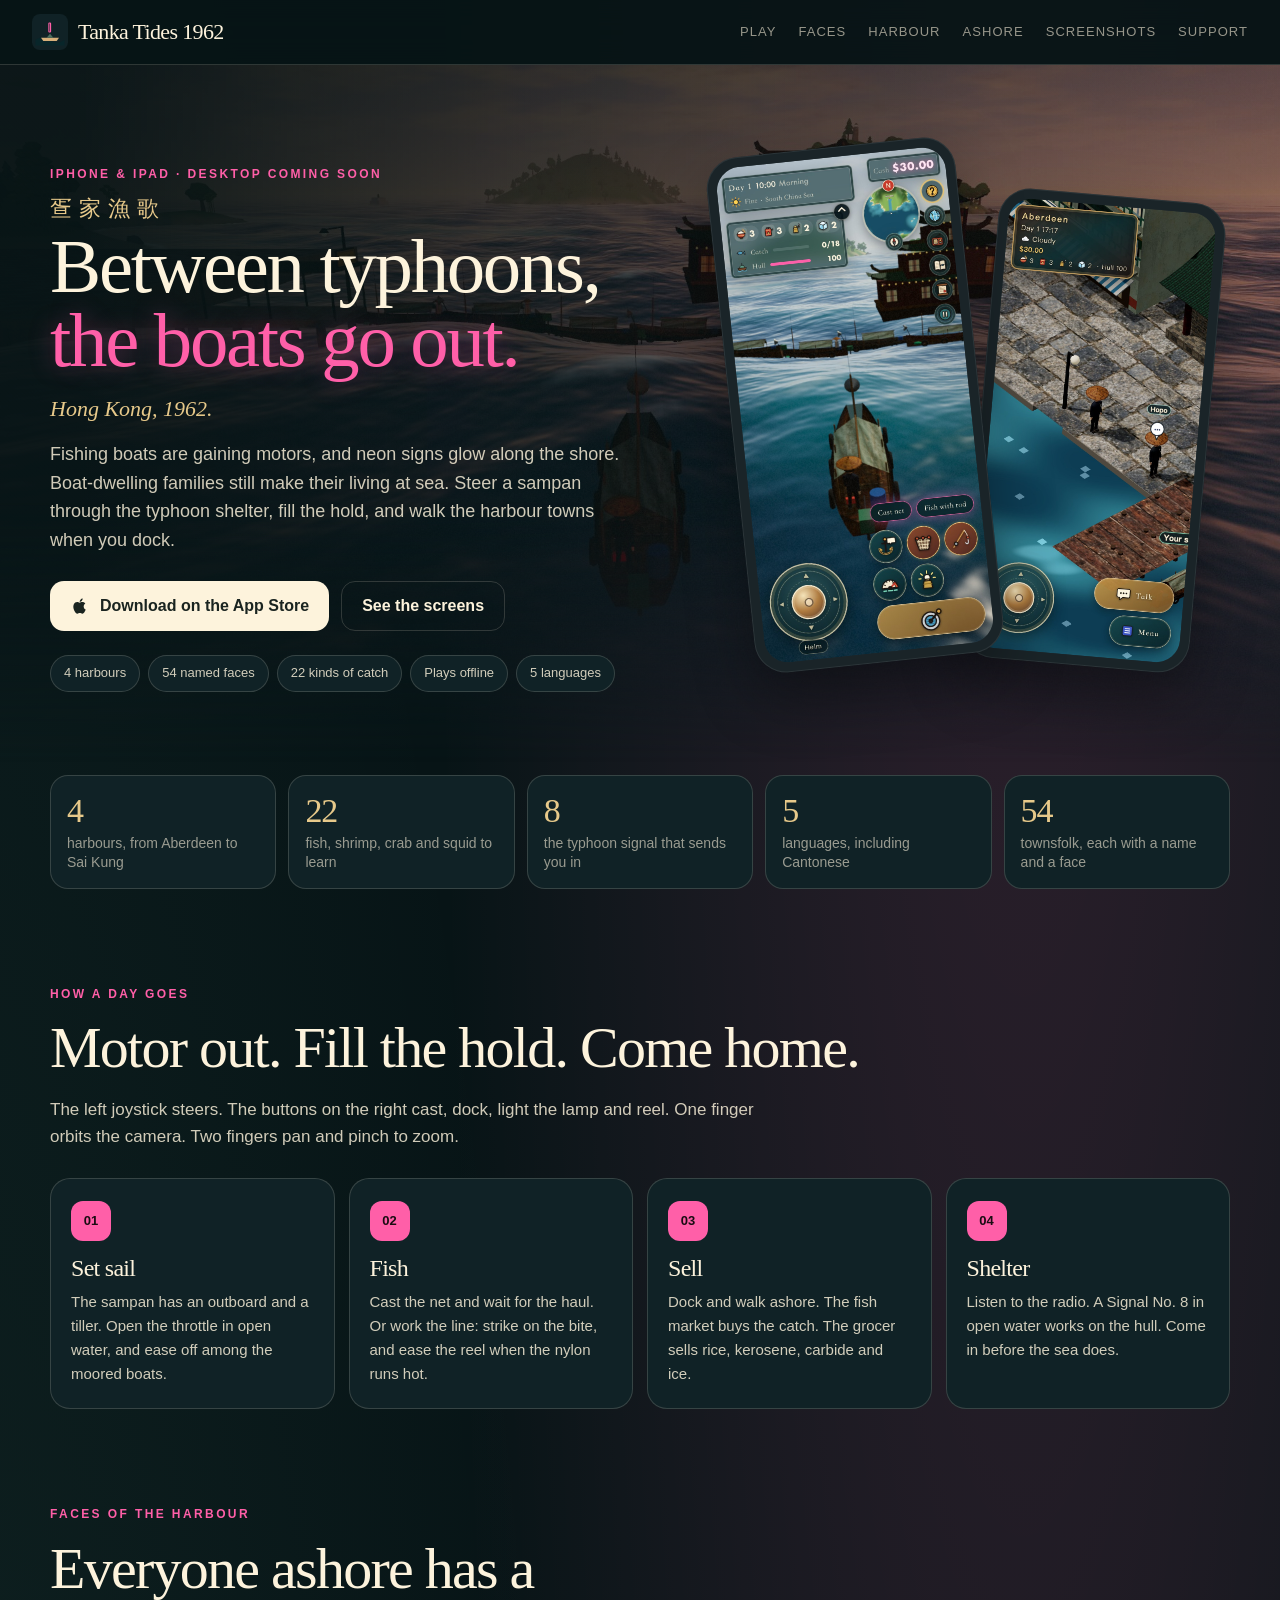
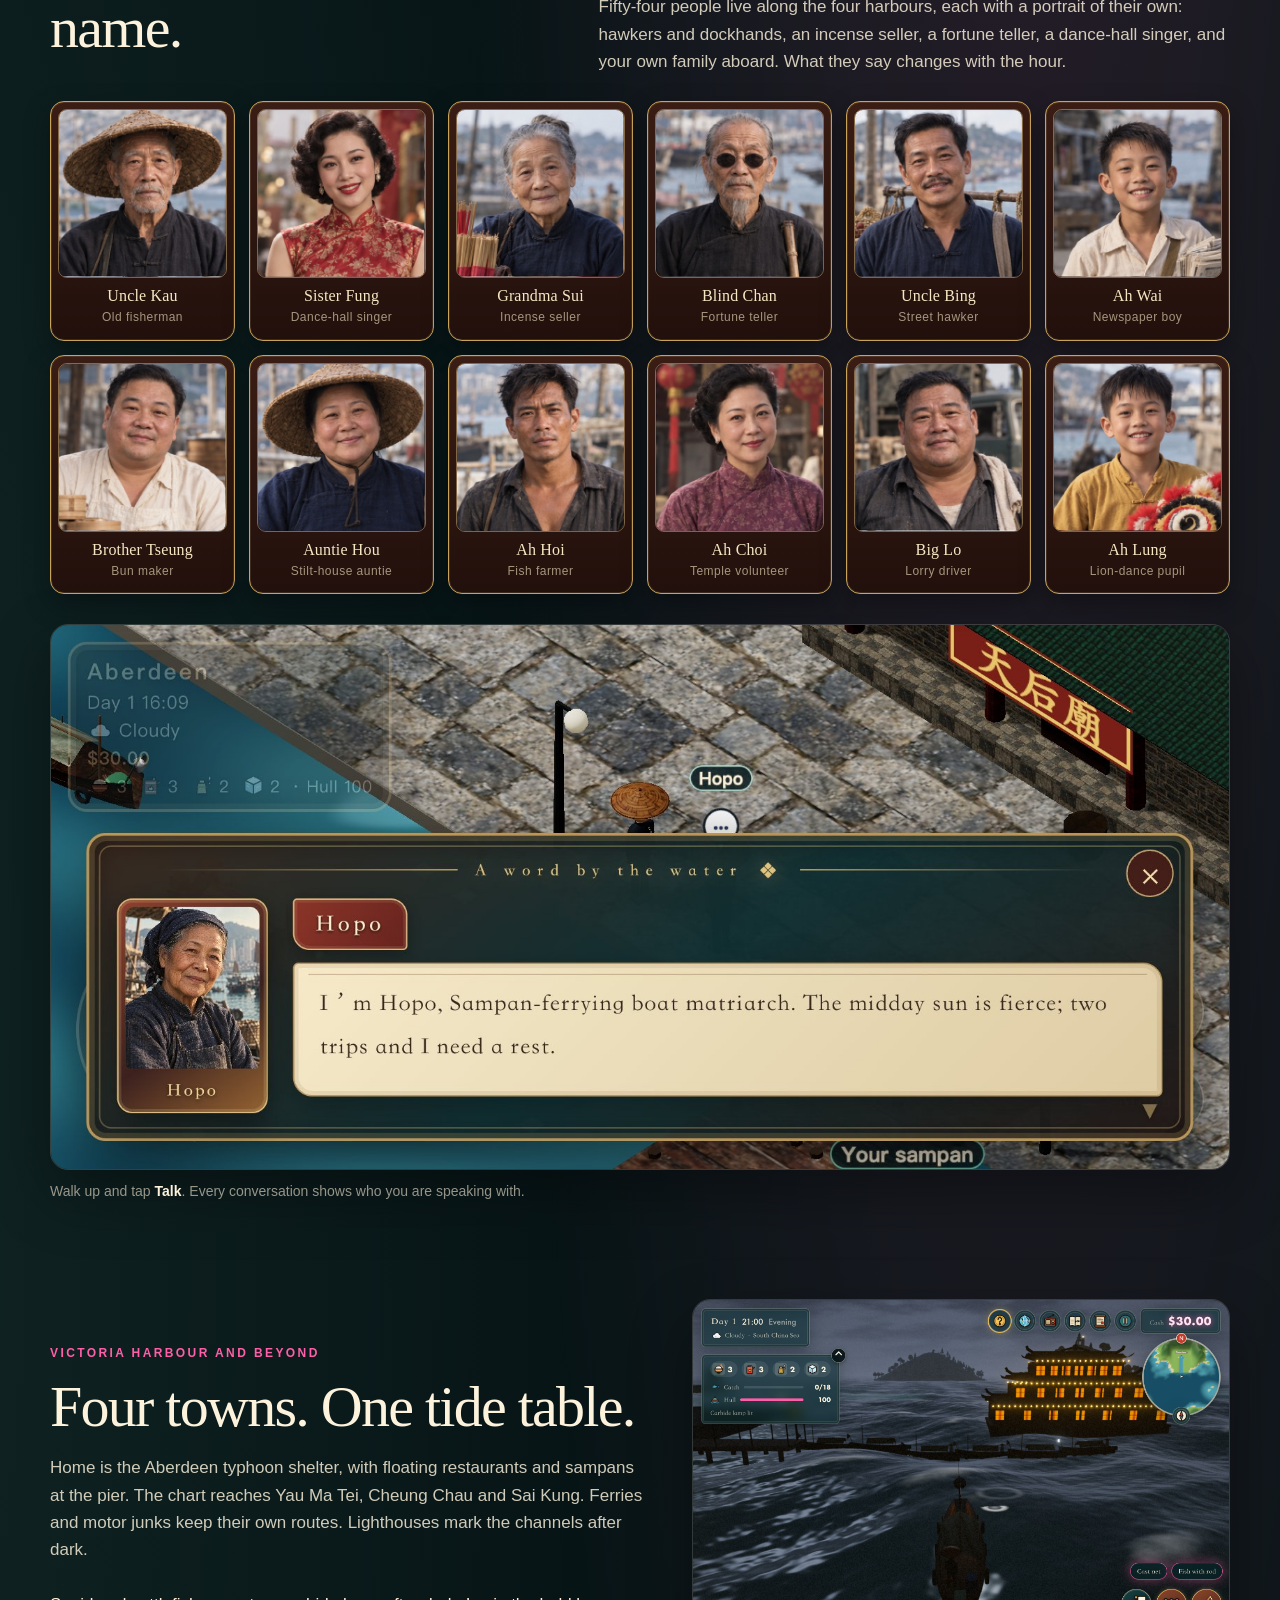
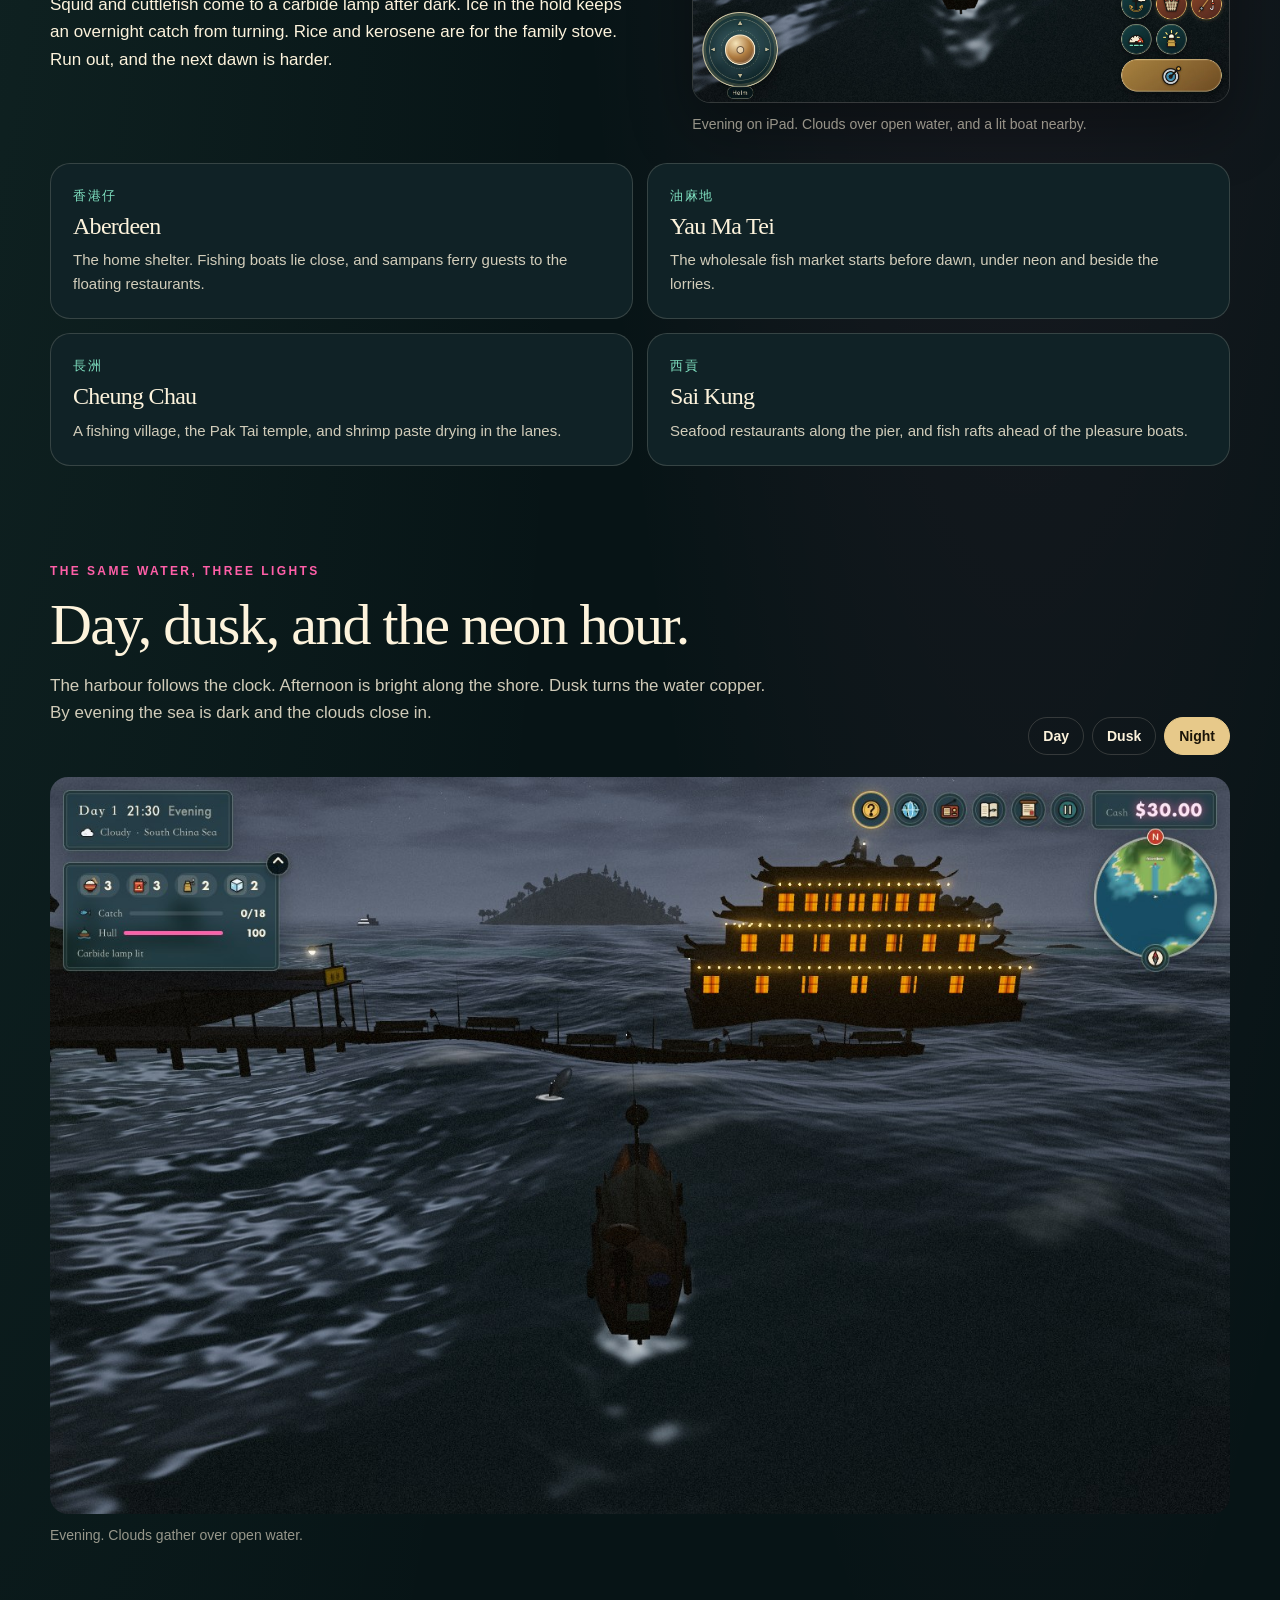
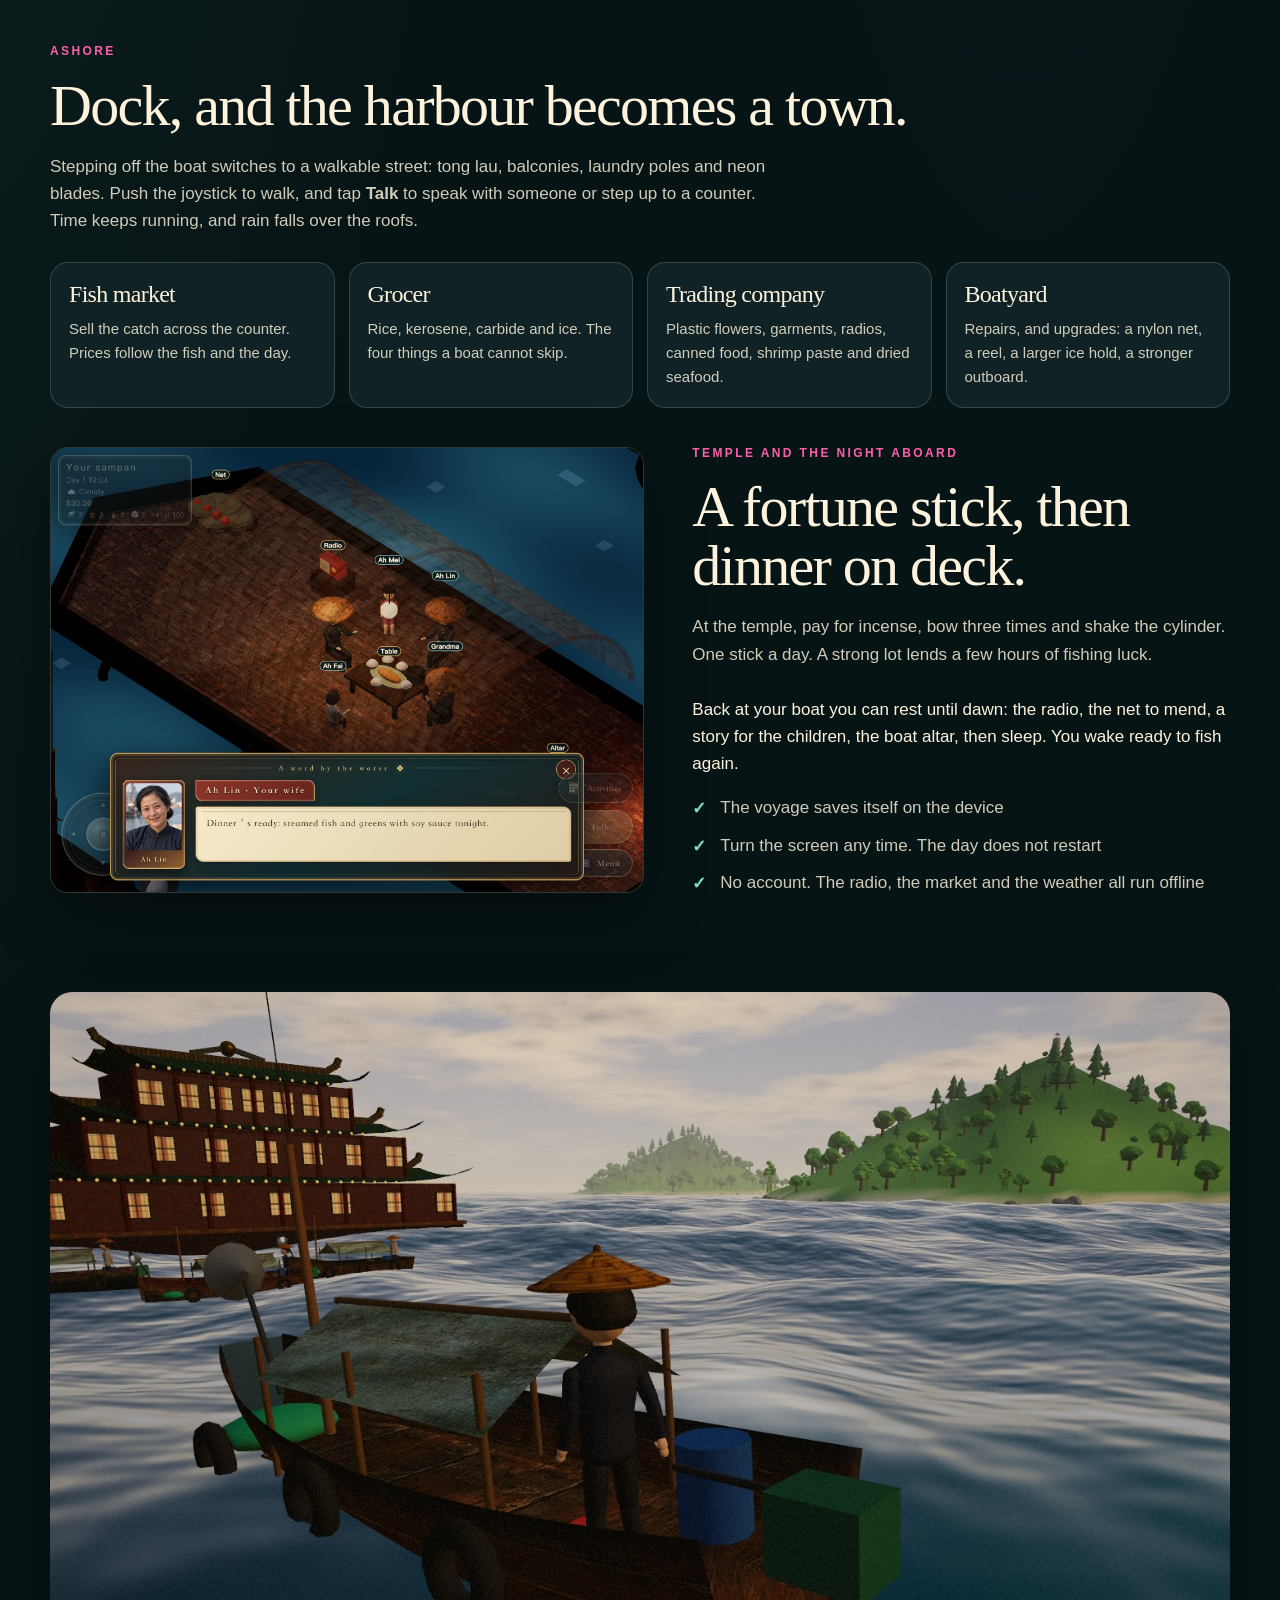
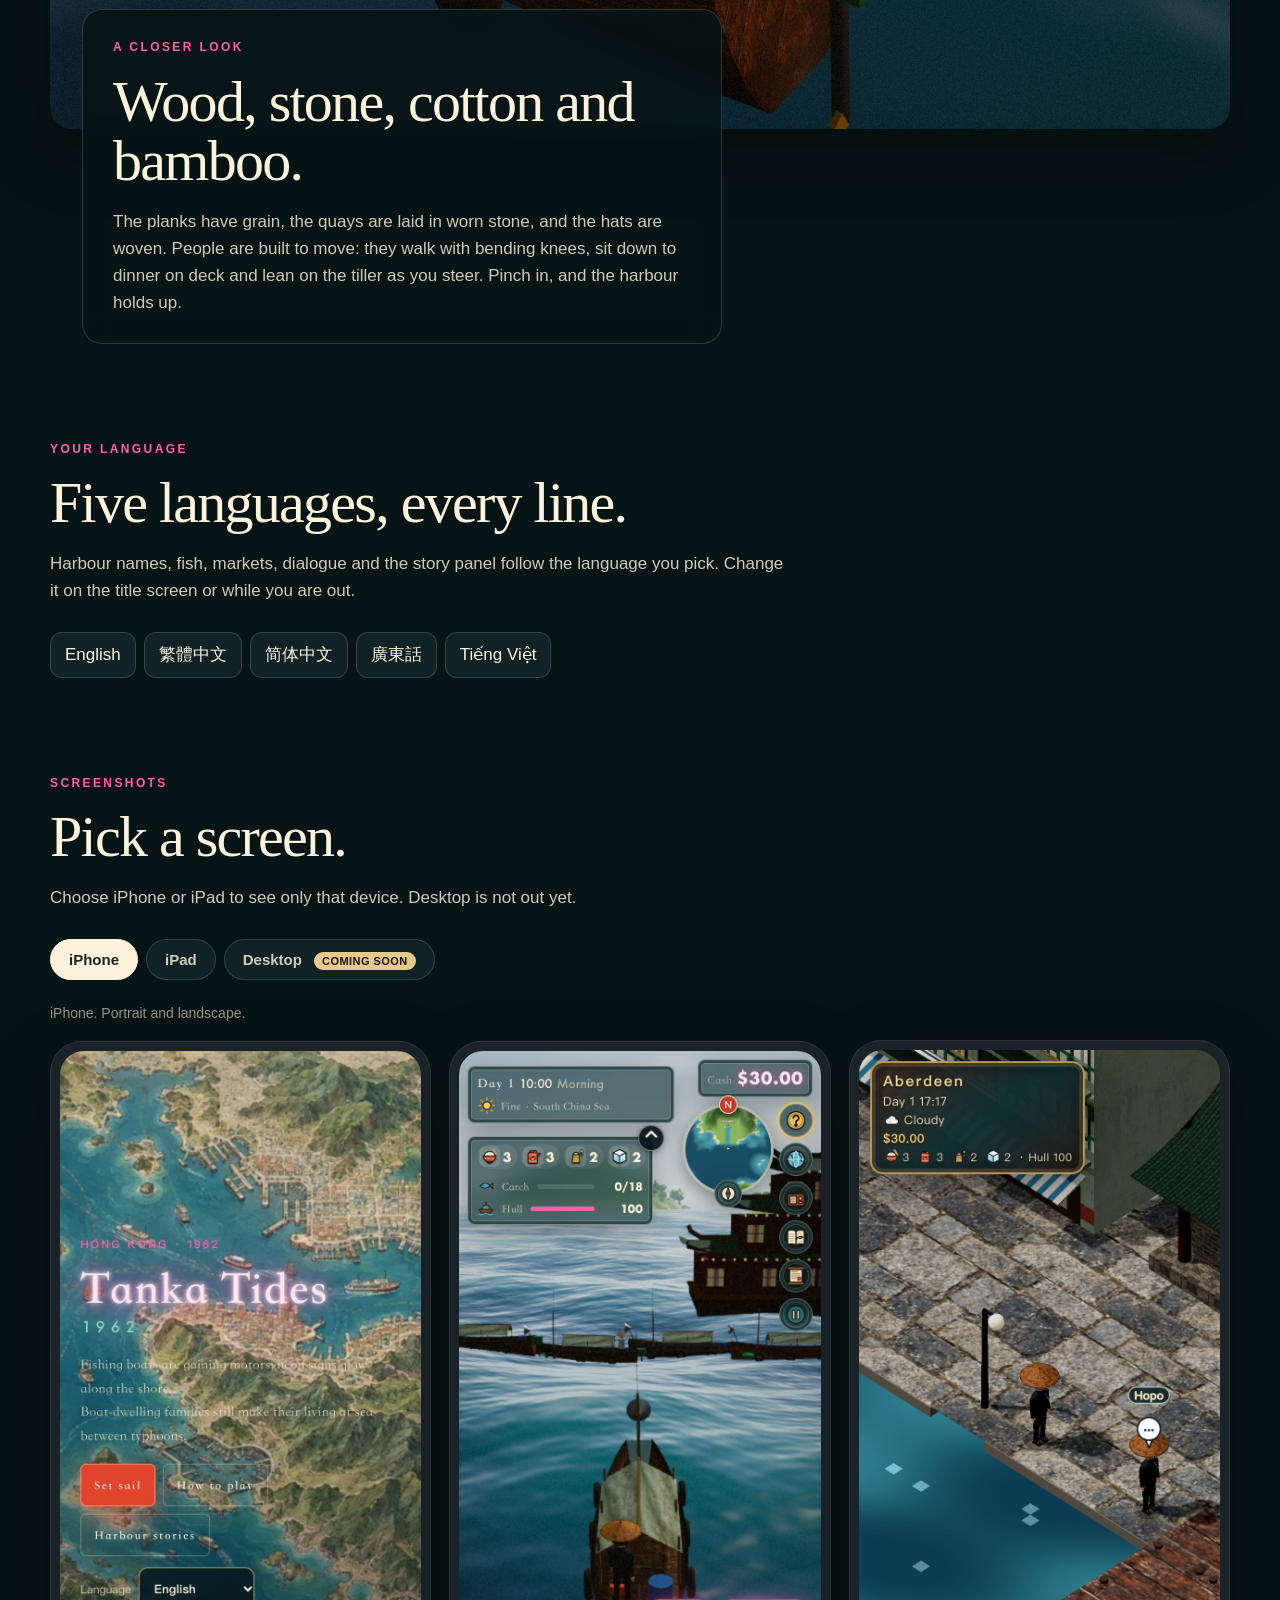
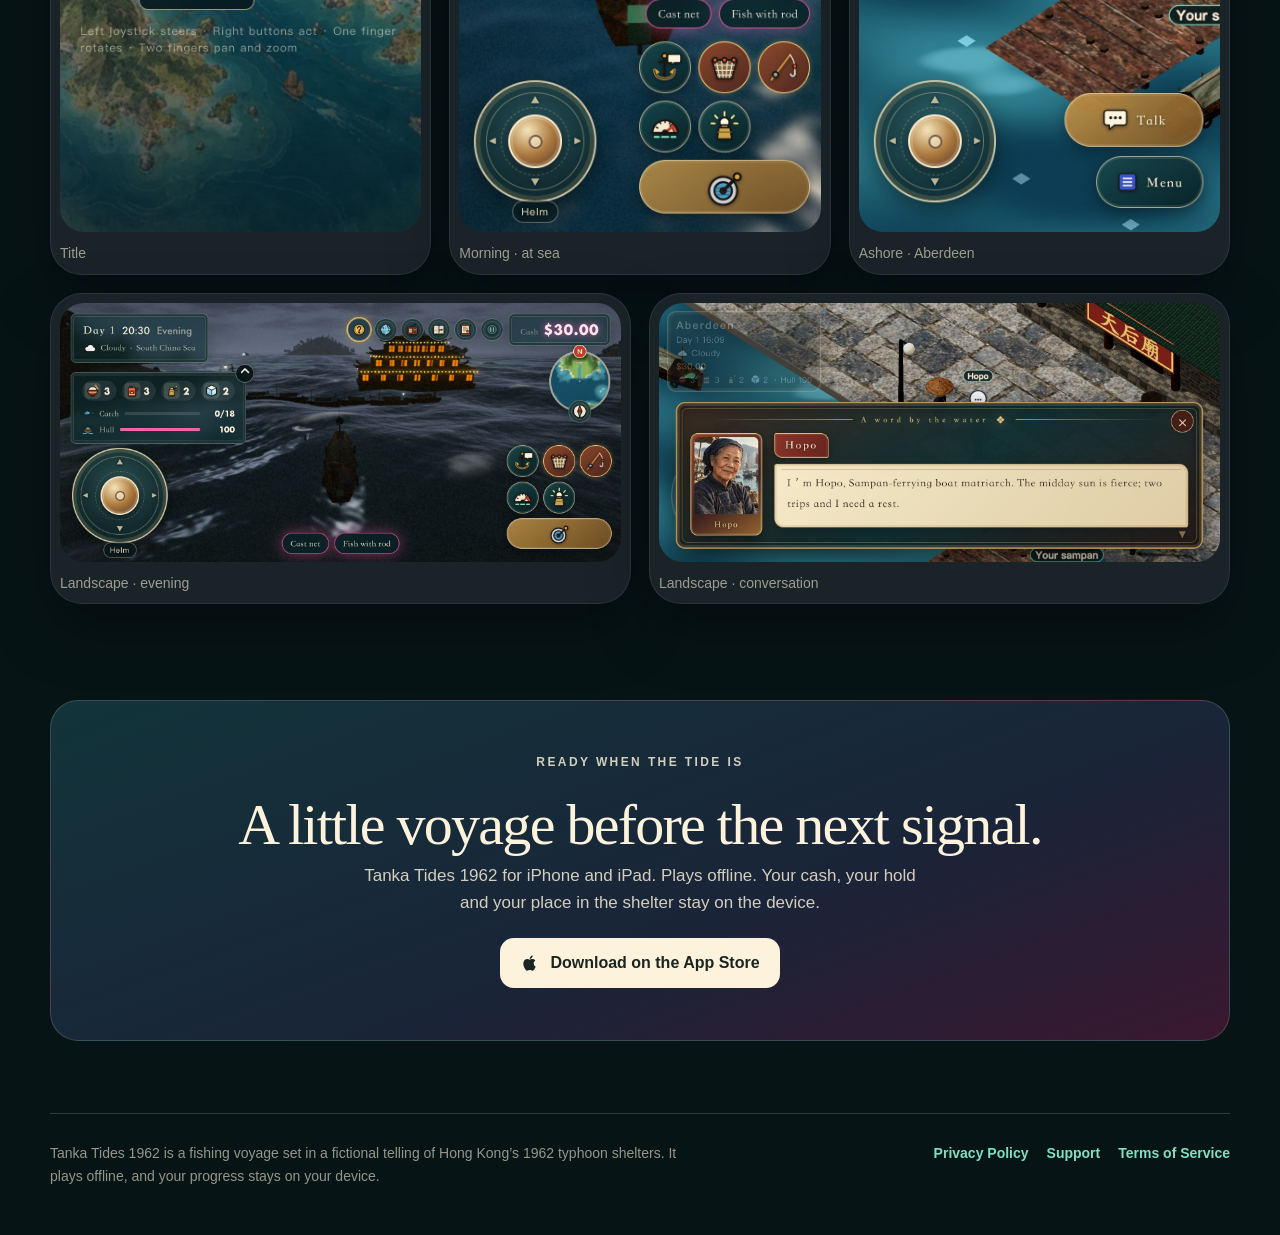
==== commit a1138ad5: "update the website" ====
--- a/index.html
+++ b/index.html
@@ -15,6 +15,7 @@
   <a class="brand" href="#top" aria-label="Tanka Tides 1962 home"><svg viewBox="0 0 64 64" aria-hidden="true"><rect width="64" height="64" rx="14" fill="#102226"/><path d="M6 46c10-6 18-6 26 0s16 6 26 0v10H6z" fill="#08262a"/><path d="M16 42h32l-4 6H20z" fill="#d8b07a"/><path d="M26 42l6-7 6 7" fill="#4f6e5e"/><rect x="30" y="16" width="3" height="16" rx="1" fill="none" stroke="#ff5fa8" stroke-width="2"/></svg>Tanka Tides 1962</a>
   <nav class="nav-links" aria-label="Page">
     <a href="#play">Play</a>
+    <a href="#faces">Faces</a>
     <a href="#harbour">Harbour</a>
     <a href="#ashore">Ashore</a>
     <a href="#screens">Screenshots</a>
@@ -24,8 +25,10 @@
 
 <main id="top">
   <section class="hero">
+    <div class="hero-bg" aria-hidden="true"><img src="media/hero-dusk.jpg" width="1800" height="1000" alt=""></div>
     <div class="hero-copy">
       <p class="kicker">iPhone &amp; iPad · Desktop coming soon</p>
+      <p class="cn-title" lang="zh-Hant">疍家漁歌</p>
       <h1>Between typhoons,<br><span class="hl">the boats go out.</span></h1>
       <p class="tag">Hong Kong, 1962.</p>
       <p class="lede">Fishing boats are gaining motors, and neon signs glow along the shore. Boat-dwelling families still make their living at sea. Steer a sampan through the typhoon shelter, fill the hold, and walk the harbour towns when you dock.</p>
@@ -34,12 +37,12 @@
         <a class="btn ghost" href="#screens">See the screens</a>
       </div>
       <ul class="badges" aria-label="Highlights">
-        <li>4 harbours</li><li>22 kinds of catch</li><li>Plays offline</li><li>5 languages</li>
+        <li>4 harbours</li><li>54 named faces</li><li>22 kinds of catch</li><li>Plays offline</li><li>5 languages</li>
       </ul>
     </div>
     <div class="hero-art" aria-hidden="true">
-      <figure class="device phone tilt-l"><img src="media/iphone-portrait-title.jpg" width="780" height="1688" alt=""></figure>
-      <figure class="device phone tilt-r"><img src="media/iphone-portrait-sea.jpg" width="780" height="1688" alt=""></figure>
+      <figure class="device phone tilt-l"><img src="media/iphone-portrait-sea.jpg" width="780" height="1688" alt=""></figure>
+      <figure class="device phone tilt-r"><img src="media/iphone-portrait-town.jpg" width="780" height="1688" alt=""></figure>
     </div>
   </section>
 
@@ -48,19 +51,49 @@
     <li><strong>22</strong><span>fish, shrimp, crab and squid to learn</span></li>
     <li><strong>8</strong><span>the typhoon signal that sends you in</span></li>
     <li><strong>5</strong><span>languages, including Cantonese</span></li>
-    <li><strong>$</strong><span>Hong Kong dollars, kept on the device</span></li>
+    <li><strong>54</strong><span>townsfolk, each with a name and a face</span></li>
   </ul>
 
   <section class="section" id="play">
     <p class="kicker">How a day goes</p>
     <h2>Motor out. Fill the hold. Come home.</h2>
-    <p class="intro">The left joystick steers. The buttons on the right cast, dock, light the lamp and reel. One finger orbits the camera. Two fingers pan and pinch to zoom. A keyboard works alongside the buttons.</p>
+    <p class="intro">The left joystick steers. The buttons on the right cast, dock, light the lamp and reel. One finger orbits the camera. Two fingers pan and pinch to zoom.</p>
     <div class="steps">
       <article><i aria-hidden="true">01</i><h3>Set sail</h3><p>The sampan has an outboard and a tiller. Open the throttle in open water, and ease off among the moored boats.</p></article>
       <article><i aria-hidden="true">02</i><h3>Fish</h3><p>Cast the net and wait for the haul. Or work the line: strike on the bite, and ease the reel when the nylon runs hot.</p></article>
       <article><i aria-hidden="true">03</i><h3>Sell</h3><p>Dock and walk ashore. The fish market buys the catch. The grocer sells rice, kerosene, carbide and ice.</p></article>
       <article><i aria-hidden="true">04</i><h3>Shelter</h3><p>Listen to the radio. A Signal No. 8 in open water works on the hull. Come in before the sea does.</p></article>
     </div>
+  </section>
+
+  <section class="section faces-section" id="faces">
+    <div class="faces-head">
+      <div>
+        <p class="kicker">Faces of the harbour</p>
+        <h2>Everyone ashore has a name.</h2>
+      </div>
+      <p class="intro">Fifty-four people live along the four harbours, each with a portrait of their own: hawkers and dockhands, an incense seller, a fortune teller, a dance-hall singer, and your own family aboard. What they say changes with the hour.</p>
+    </div>
+    <ul class="faces" aria-label="Some of the townsfolk">
+      <li><img src="media/faces/kau.jpg" width="359" height="360" alt="Uncle Kau, an old fisherman in a bamboo hat" loading="lazy"><b>Uncle Kau</b><span>Old fisherman</span></li>
+      <li><img src="media/faces/fung.jpg" width="359" height="360" alt="Sister Fung in a red qipao" loading="lazy"><b>Sister Fung</b><span>Dance-hall singer</span></li>
+      <li><img src="media/faces/grandmasui.jpg" width="359" height="360" alt="Grandma Sui" loading="lazy"><b>Grandma Sui</b><span>Incense seller</span></li>
+      <li><img src="media/faces/blindchan.jpg" width="359" height="360" alt="Blind Chan" loading="lazy"><b>Blind Chan</b><span>Fortune teller</span></li>
+      <li><img src="media/faces/bing.jpg" width="359" height="360" alt="Uncle Bing" loading="lazy"><b>Uncle Bing</b><span>Street hawker</span></li>
+      <li><img src="media/faces/ahwai.jpg" width="359" height="360" alt="Ah Wai" loading="lazy"><b>Ah Wai</b><span>Newspaper boy</span></li>
+      <li><img src="media/faces/tseung.jpg" width="359" height="360" alt="Brother Tseung" loading="lazy"><b>Brother Tseung</b><span>Bun maker</span></li>
+      <li><img src="media/faces/hou.jpg" width="359" height="360" alt="Auntie Hou" loading="lazy"><b>Auntie Hou</b><span>Stilt-house auntie</span></li>
+      <li><img src="media/faces/ahhoi.jpg" width="359" height="360" alt="Ah Hoi" loading="lazy"><b>Ah Hoi</b><span>Fish farmer</span></li>
+      <li><img src="media/faces/ahchoi.jpg" width="359" height="360" alt="Ah Choi" loading="lazy"><b>Ah Choi</b><span>Temple volunteer</span></li>
+      <li><img src="media/faces/biglo.jpg" width="359" height="360" alt="Big Lo" loading="lazy"><b>Big Lo</b><span>Lorry driver</span></li>
+      <li><img src="media/faces/ahlung.jpg" width="359" height="360" alt="Ah Lung" loading="lazy"><b>Ah Lung</b><span>Lion-dance pupil</span></li>
+    </ul>
+    <figure class="talk-shot">
+      <button class="shot frame" type="button" data-shot="media/iphone-landscape-talk.jpg" data-caption="iPhone landscape. Hopo, the sampan ferrywoman, stops for a word on the Aberdeen quay.">
+        <img src="media/iphone-landscape-talk.jpg" width="1688" height="780" alt="A conversation on the Aberdeen quay, with Hopo’s portrait in a lacquer-framed dialogue box." loading="lazy">
+      </button>
+      <figcaption>Walk up and tap <b>Talk</b>. Every conversation shows who you are speaking with.</figcaption>
+    </figure>
   </section>
 
   <section class="section" id="harbour">
@@ -110,7 +143,7 @@
   <section class="section" id="ashore">
     <p class="kicker">Ashore</p>
     <h2>Dock, and the harbour becomes a town.</h2>
-    <p class="intro">Stepping off the boat switches to a walkable street: tong lau, balconies, laundry poles and neon blades. Push the joystick to walk. Press A to talk or to step up to a counter. Time keeps running, and rain falls over the roofs.</p>
+    <p class="intro">Stepping off the boat switches to a walkable street: tong lau, balconies, laundry poles and neon blades. Push the joystick to walk, and tap <b>Talk</b> to speak with someone or step up to a counter. Time keeps running, and rain falls over the roofs.</p>
     <div class="shops">
       <article><h3>Fish market</h3><p>Sell the catch across the counter. Prices follow the fish and the day.</p></article>
       <article><h3>Grocer</h3><p>Rice, kerosene, carbide and ice. The four things a boat cannot skip.</p></article>
@@ -119,8 +152,8 @@
     </div>
     <div class="split" style="margin-top:36px">
       <figure>
-        <button class="shot frame" type="button" data-shot="media/ipad-portrait-town.jpg" data-caption="iPad portrait. Aberdeen on foot, in the evening.">
-          <img src="media/ipad-portrait-town.jpg" width="1536" height="2048" alt="Walking the Aberdeen waterfront on iPad in the evening." loading="lazy">
+        <button class="shot frame" type="button" data-shot="media/ipad-landscape-dinner.jpg" data-caption="iPad landscape, 19:00. Dinner aboard the family sampan: steamed fish and greens.">
+          <img src="media/ipad-landscape-dinner.jpg" width="2048" height="1536" alt="The family eating dinner around a low table on the sampan deck, with Ah Lin speaking." loading="lazy">
         </button>
       </figure>
       <div class="copy">
@@ -137,6 +170,19 @@
     </div>
   </section>
 
+  <section class="section closer" id="closer">
+    <figure class="closer-shot">
+      <button class="shot" type="button" data-shot="media/desktop-fisherman.jpg" data-caption="Close up at the tiller: the fisherman in his samfu and bamboo hat, one hand on the outboard.">
+        <img src="media/desktop-fisherman.jpg" width="1440" height="900" alt="The fisherman standing at the stern of the sampan with a hand on the tiller, open sea and islands behind." loading="lazy">
+      </button>
+    </figure>
+    <div class="closer-copy">
+      <p class="kicker">A closer look</p>
+      <h2>Wood, stone, cotton and bamboo.</h2>
+      <p class="intro">The planks have grain, the quays are laid in worn stone, and the hats are woven. People are built to move: they walk with bending knees, sit down to dinner on deck and lean on the tiller as you steer. Pinch in, and the harbour holds up.</p>
+    </div>
+  </section>
+
   <section class="section">
     <p class="kicker">Your language</p>
     <h2>Five languages, every line.</h2>
@@ -161,7 +207,7 @@
     </div>
 
     <div class="panel" role="tabpanel" id="panel-iphone" aria-labelledby="tab-iphone">
-      <p class="meta">iPhone only. Portrait and landscape.</p>
+      <p class="meta">iPhone. Portrait and landscape.</p>
       <div class="phone-stage">
         <figure class="device phone">
           <button class="shot" type="button" data-shot="media/iphone-portrait-title.jpg" data-caption="iPhone portrait. The title over the typhoon shelter.">
@@ -175,17 +221,29 @@
           </button>
           <figcaption>Morning · at sea</figcaption>
         </figure>
+        <figure class="device phone">
+          <button class="shot" type="button" data-shot="media/iphone-portrait-town.jpg" data-caption="iPhone portrait. Late afternoon on the Aberdeen quay.">
+            <img src="media/iphone-portrait-town.jpg" width="780" height="1688" alt="iPhone portrait of the fisherman and Hopo on the stone quay beside the temple." loading="lazy">
+          </button>
+          <figcaption>Ashore · Aberdeen</figcaption>
+        </figure>
         <figure class="device phone wide">
           <button class="shot" type="button" data-shot="media/iphone-landscape-night.jpg" data-caption="iPhone landscape, 21:30. Cloudy evening, with the carbide lamp ready.">
             <img src="media/iphone-landscape-night.jpg" width="1688" height="780" alt="iPhone landscape of the sampan at evening beside a dark shore." loading="lazy">
           </button>
           <figcaption>Landscape · evening</figcaption>
         </figure>
+        <figure class="device phone wide">
+          <button class="shot" type="button" data-shot="media/iphone-landscape-talk.jpg" data-caption="iPhone landscape. A word with Hopo on the quay.">
+            <img src="media/iphone-landscape-talk.jpg" width="1688" height="780" alt="iPhone landscape conversation with Hopo, her portrait beside the dialogue." loading="lazy">
+          </button>
+          <figcaption>Landscape · conversation</figcaption>
+        </figure>
       </div>
     </div>
 
     <div class="panel" role="tabpanel" id="panel-ipad" aria-labelledby="tab-ipad" hidden>
-      <p class="meta">iPad only. Landscape and portrait.</p>
+      <p class="meta">iPad. Landscape and portrait.</p>
       <div class="ipad-stage">
         <figure class="device">
           <button class="shot" type="button" data-shot="media/ipad-landscape-sea.jpg" data-caption="iPad landscape in the morning, out on the harbour.">
@@ -198,6 +256,18 @@
             <img src="media/ipad-landscape-night.jpg" width="2048" height="1536" alt="iPad landscape of the sampan at evening, with a lit boat in the distance." loading="lazy">
           </button>
           <figcaption>Landscape · evening</figcaption>
+        </figure>
+        <figure class="device">
+          <button class="shot" type="button" data-shot="media/ipad-landscape-dinner.jpg" data-caption="iPad landscape, 19:00. Dinner aboard the family sampan.">
+            <img src="media/ipad-landscape-dinner.jpg" width="2048" height="1536" alt="iPad landscape of the family at dinner on the sampan deck." loading="lazy">
+          </button>
+          <figcaption>Landscape · dinner aboard</figcaption>
+        </figure>
+        <figure class="device">
+          <button class="shot" type="button" data-shot="media/desktop-fisherman.jpg" data-caption="Close up at the tiller.">
+            <img src="media/desktop-fisherman.jpg" width="1440" height="900" alt="Close-up of the fisherman at the tiller." loading="lazy">
+          </button>
+          <figcaption>Close up · at the tiller</figcaption>
         </figure>
       </div>
       <div class="ipad-ports">
--- a/styles.css
+++ b/styles.css
@@ -54,7 +54,12 @@
 .btn.ghost { background: transparent; color: var(--ink); border: 1.5px solid var(--line); }
 .btn.ghost:hover { background: rgba(253, 243, 220, 0.06); }
 
-.hero { display: grid; grid-template-columns: 1.05fr 0.95fr; gap: 36px; align-items: center; width: var(--wide); margin: 0 auto; padding: 56px 0 28px; }
+.hero { position: relative; isolation: isolate; display: grid; grid-template-columns: 1.05fr 0.95fr; gap: 36px; align-items: center; width: var(--wide); margin: 0 auto; padding: 56px 0 28px; }
+/* Full-bleed dusk harbour behind the hero, fading into the page. */
+.hero-bg { position: absolute; z-index: -1; top: 0; bottom: 0; left: 50%; width: 100vw; transform: translateX(-50%); overflow: hidden; -webkit-mask-image: linear-gradient(180deg, #000 62%, transparent 100%); mask-image: linear-gradient(180deg, #000 62%, transparent 100%); }
+.hero-bg img { width: 100%; height: 100%; object-fit: cover; object-position: 60% 35%; opacity: 0.85; }
+.hero-bg::after { content: ""; position: absolute; inset: 0; background: linear-gradient(90deg, rgba(7, 20, 22, 0.95) 6%, rgba(7, 20, 22, 0.62) 46%, rgba(7, 20, 22, 0.1) 100%), linear-gradient(180deg, rgba(7, 20, 22, 0.3) 0%, transparent 28%); }
+.cn-title { margin: 0 0 10px; font: 500 22px/1 var(--serif); letter-spacing: 0.32em; color: var(--gold); }
 .hero h1 { margin: 0; font-size: clamp(48px, 6vw, 82px); line-height: 0.96; }
 .hl { color: var(--accent); text-shadow: 0 0 24px rgba(255, 95, 168, 0.35); }
 .tag { margin: 18px 0 0; font: italic 22px/1.3 var(--serif); color: var(--gold); }
@@ -70,7 +75,7 @@
 .hero-art .tilt-l { left: 8%; top: 4%; transform: rotate(-6deg); z-index: 2; }
 .hero-art .tilt-r { right: 4%; top: 12%; width: min(42%, 250px); transform: rotate(5deg); z-index: 1; }
 
-.facts { width: var(--wide); margin: 12px auto 0; padding: 0; list-style: none; display: grid; grid-template-columns: repeat(5, 1fr); gap: 12px; }
+.facts { position: relative; z-index: 1; width: var(--wide); margin: 12px auto 0; padding: 0; list-style: none; display: grid; grid-template-columns: repeat(5, 1fr); gap: 12px; }
 .facts li { padding: 18px 16px 16px; background: var(--bg-raise); border: 1px solid var(--line); border-radius: 18px; }
 .facts strong { display: block; font: 500 34px/1 var(--serif); letter-spacing: -0.03em; color: var(--gold); }
 .facts span { display: block; margin-top: 6px; font-size: 14px; color: var(--muted); line-height: 1.35; }
@@ -120,7 +125,9 @@
 .pill { margin-left: 8px; padding: 3px 8px; border-radius: 999px; background: var(--gold); color: #1a1408; font-size: 11px; letter-spacing: 0.04em; text-transform: uppercase; }
 .tabs [aria-selected="true"] .pill { background: var(--accent); color: #1a0c12; }
 .meta { color: var(--muted); font-size: 14px; margin: 0 0 16px; }
-.phone-stage { display: grid; grid-template-columns: 1fr 1fr 2.1fr; gap: 18px; align-items: end; }
+.phone-stage { display: grid; grid-template-columns: repeat(6, 1fr); gap: 18px; align-items: end; }
+.phone-stage .device { grid-column: span 2; }
+.phone-stage .device.wide { grid-column: span 3; }
 .ipad-stage { display: grid; grid-template-columns: 1fr 1fr; gap: 18px; }
 .ipad-ports { display: grid; grid-template-columns: repeat(2, minmax(0, 280px)); justify-content: center; gap: 22px; margin-top: 22px; }
 .gallery { display: grid; grid-template-columns: 1fr 1fr; gap: 16px; }
@@ -157,11 +164,28 @@
 .legal summary { cursor: pointer; font-weight: 650; color: var(--ink); }
 .legal details p { margin: 10px 0 4px; }
 
+/* Faces of the harbour: portraits in the same lacquer-and-gold frame as the game's dialogue. */
+.faces-head { display: grid; grid-template-columns: 0.9fr 1.1fr; gap: 32px; align-items: end; margin-bottom: 26px; }
+.faces-head .intro { margin: 0; }
+.faces { list-style: none; padding: 0; margin: 0; display: grid; grid-template-columns: repeat(6, 1fr); gap: 14px; }
+.faces li { position: relative; padding: 7px 7px 12px; border-radius: 14px; background: linear-gradient(180deg, #3a1d14, #22100c); border: 1.5px solid #c9a35a; box-shadow: 0 10px 26px rgba(0, 0, 0, 0.35), inset 0 0 0 1px rgba(255, 220, 150, 0.12); text-align: center; }
+.faces img { width: 100%; aspect-ratio: 1; object-fit: cover; border-radius: 9px; border: 1px solid rgba(231, 201, 138, 0.45); }
+.faces b { display: block; margin-top: 9px; font: 500 16px/1.15 var(--serif); color: #f6e7c4; letter-spacing: 0.01em; }
+.faces span { display: block; margin-top: 3px; font-size: 12px; color: rgba(246, 231, 196, 0.62); letter-spacing: 0.04em; }
+.talk-shot { margin-top: 30px; }
+
+/* A closer look: the scene full width, copy laid over its lower edge. */
+.closer { position: relative; }
+.closer-shot img { width: 100%; aspect-ratio: 1440 / 900; object-fit: cover; border-radius: 22px; box-shadow: var(--shadow); }
+.closer-copy { position: relative; width: min(640px, calc(100% - 32px)); margin: -120px 0 0 32px; padding: 28px 30px 26px; border-radius: 20px; background: rgba(7, 20, 22, 0.9); border: 1px solid var(--line); backdrop-filter: blur(12px); -webkit-backdrop-filter: blur(12px); }
+.closer-copy .intro { margin: 0; }
+
 @media (max-width: 980px) {
+  .faces { grid-template-columns: repeat(4, 1fr); }
+  .faces-head { grid-template-columns: 1fr; gap: 6px; }
   .facts { grid-template-columns: repeat(3, 1fr); }
   .steps, .shops { grid-template-columns: 1fr 1fr; }
-  .phone-stage { grid-template-columns: 1fr 1fr; }
-  .phone-stage .wide { grid-column: 1 / -1; }
+  .phone-stage .device.wide { grid-column: 1 / -1; }
 }
 @media (max-width: 800px) {
   :root { --wide: calc(100% - 32px); }
@@ -170,6 +194,8 @@
   .hero, .split, .split.flip, .harbours, .ipad-stage, .gallery { grid-template-columns: 1fr; }
   .hero { padding-top: 32px; }
   .hero-art { height: 520px; }
+  .hero-bg img { opacity: 0.4; }
+  .hero-bg::after { background: linear-gradient(180deg, rgba(7, 20, 22, 0.6) 0%, rgba(7, 20, 22, 0.8) 100%); }
   .facts { grid-template-columns: 1fr 1fr; }
   .facts li:last-child { grid-column: 1 / -1; }
   .ipad-ports { grid-template-columns: 1fr 1fr; }
@@ -177,7 +203,12 @@
   footer { flex-direction: column; }
 }
 @media (max-width: 560px) {
-  .steps, .shops, .phone-stage, .ipad-ports { grid-template-columns: 1fr; }
+  .steps, .shops, .ipad-ports { grid-template-columns: 1fr; }
+  .phone-stage { grid-template-columns: 1fr 1fr; }
+  .phone-stage .device { grid-column: span 1; }
+  .faces { grid-template-columns: repeat(3, 1fr); gap: 10px; }
+  .faces b { font-size: 14px; }
+  .closer-copy { width: auto; margin: 14px 0 0; }
   .hero-art { height: 460px; }
 }
 @media (prefers-reduced-motion: reduce) { html { scroll-behavior: auto; } }
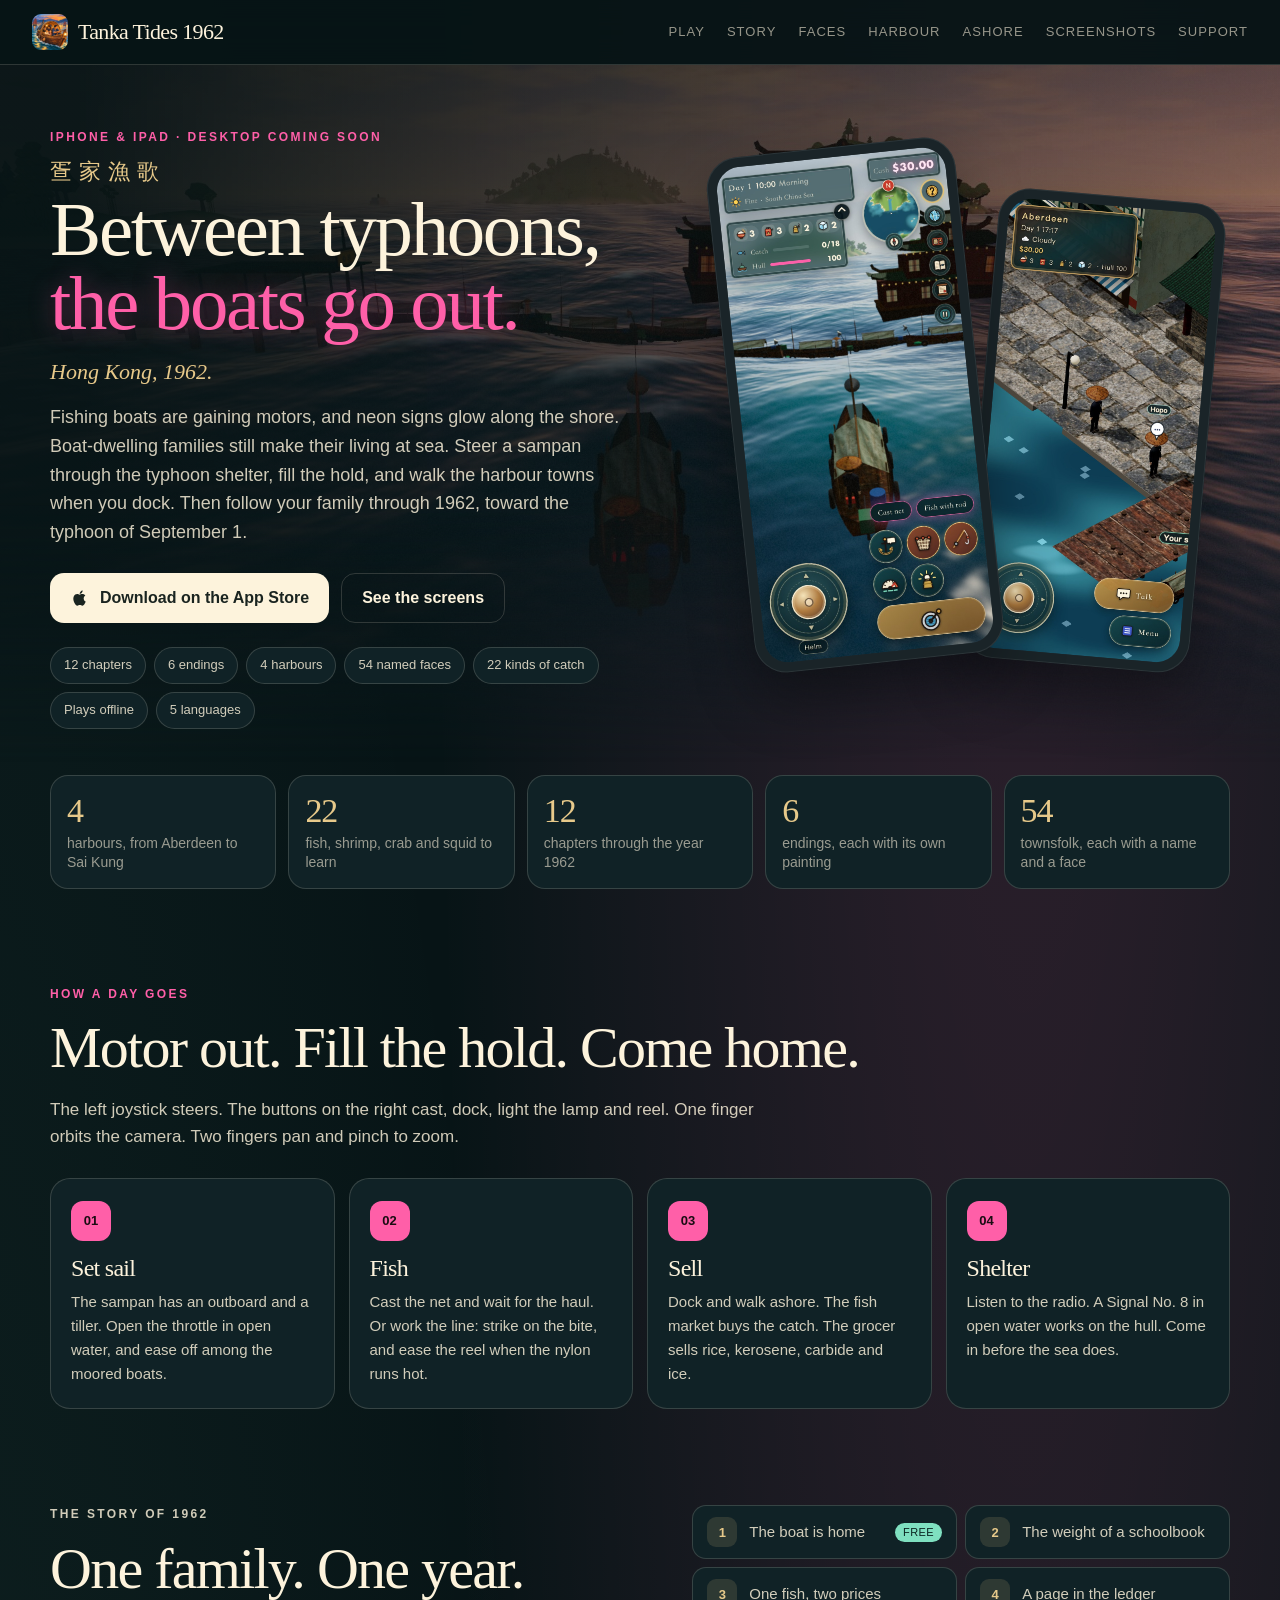
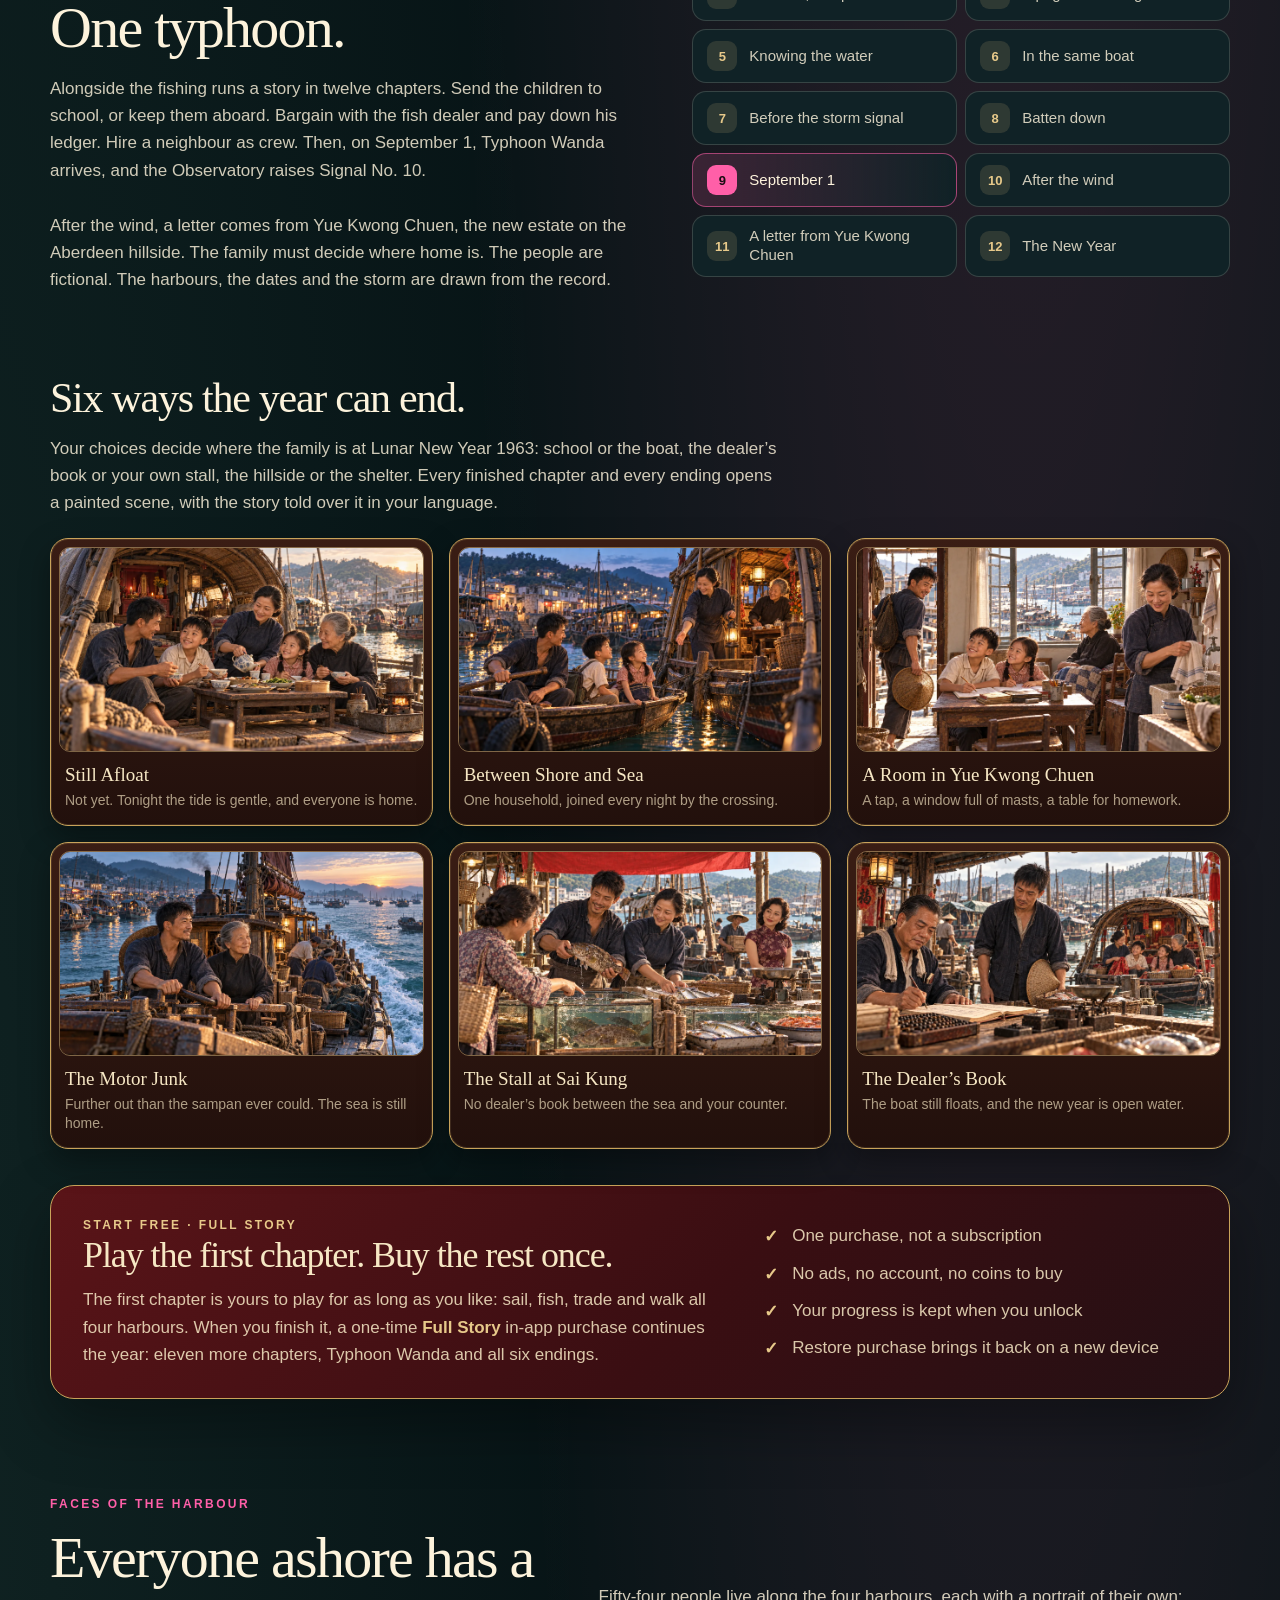
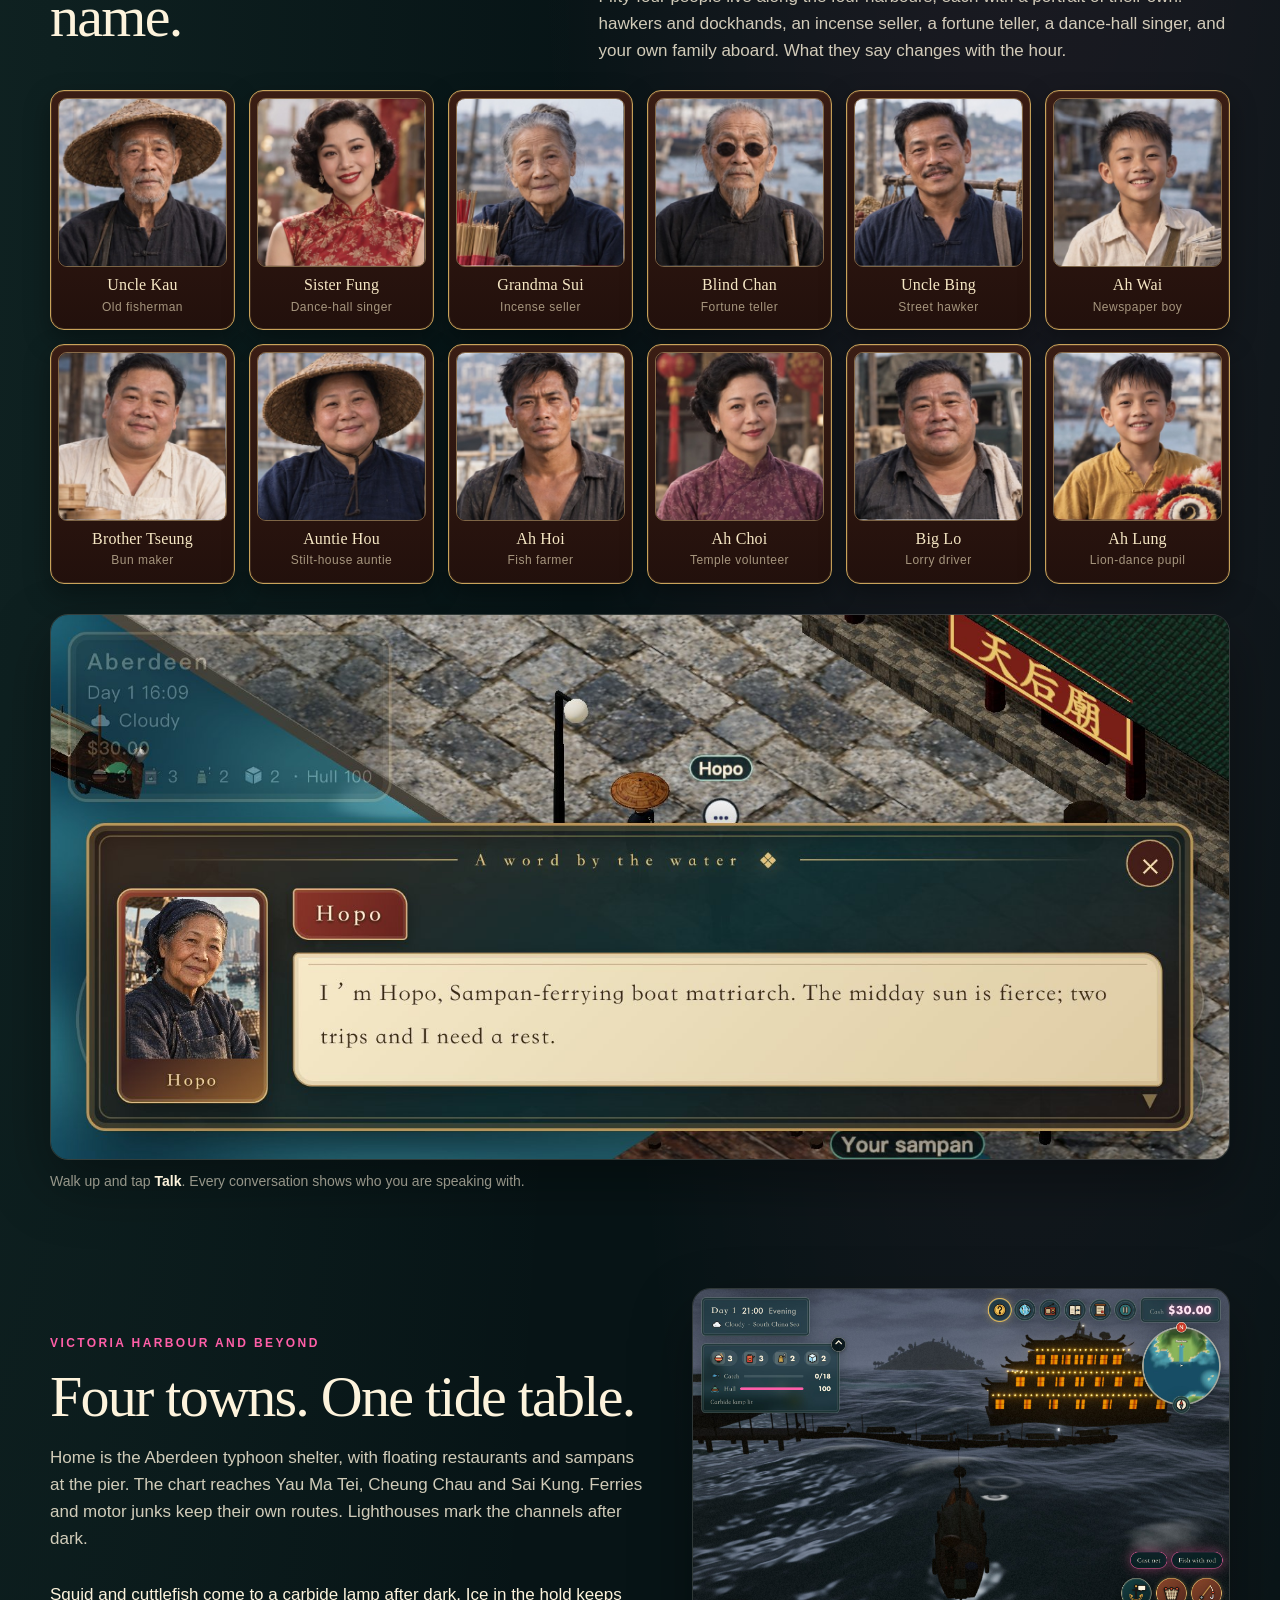
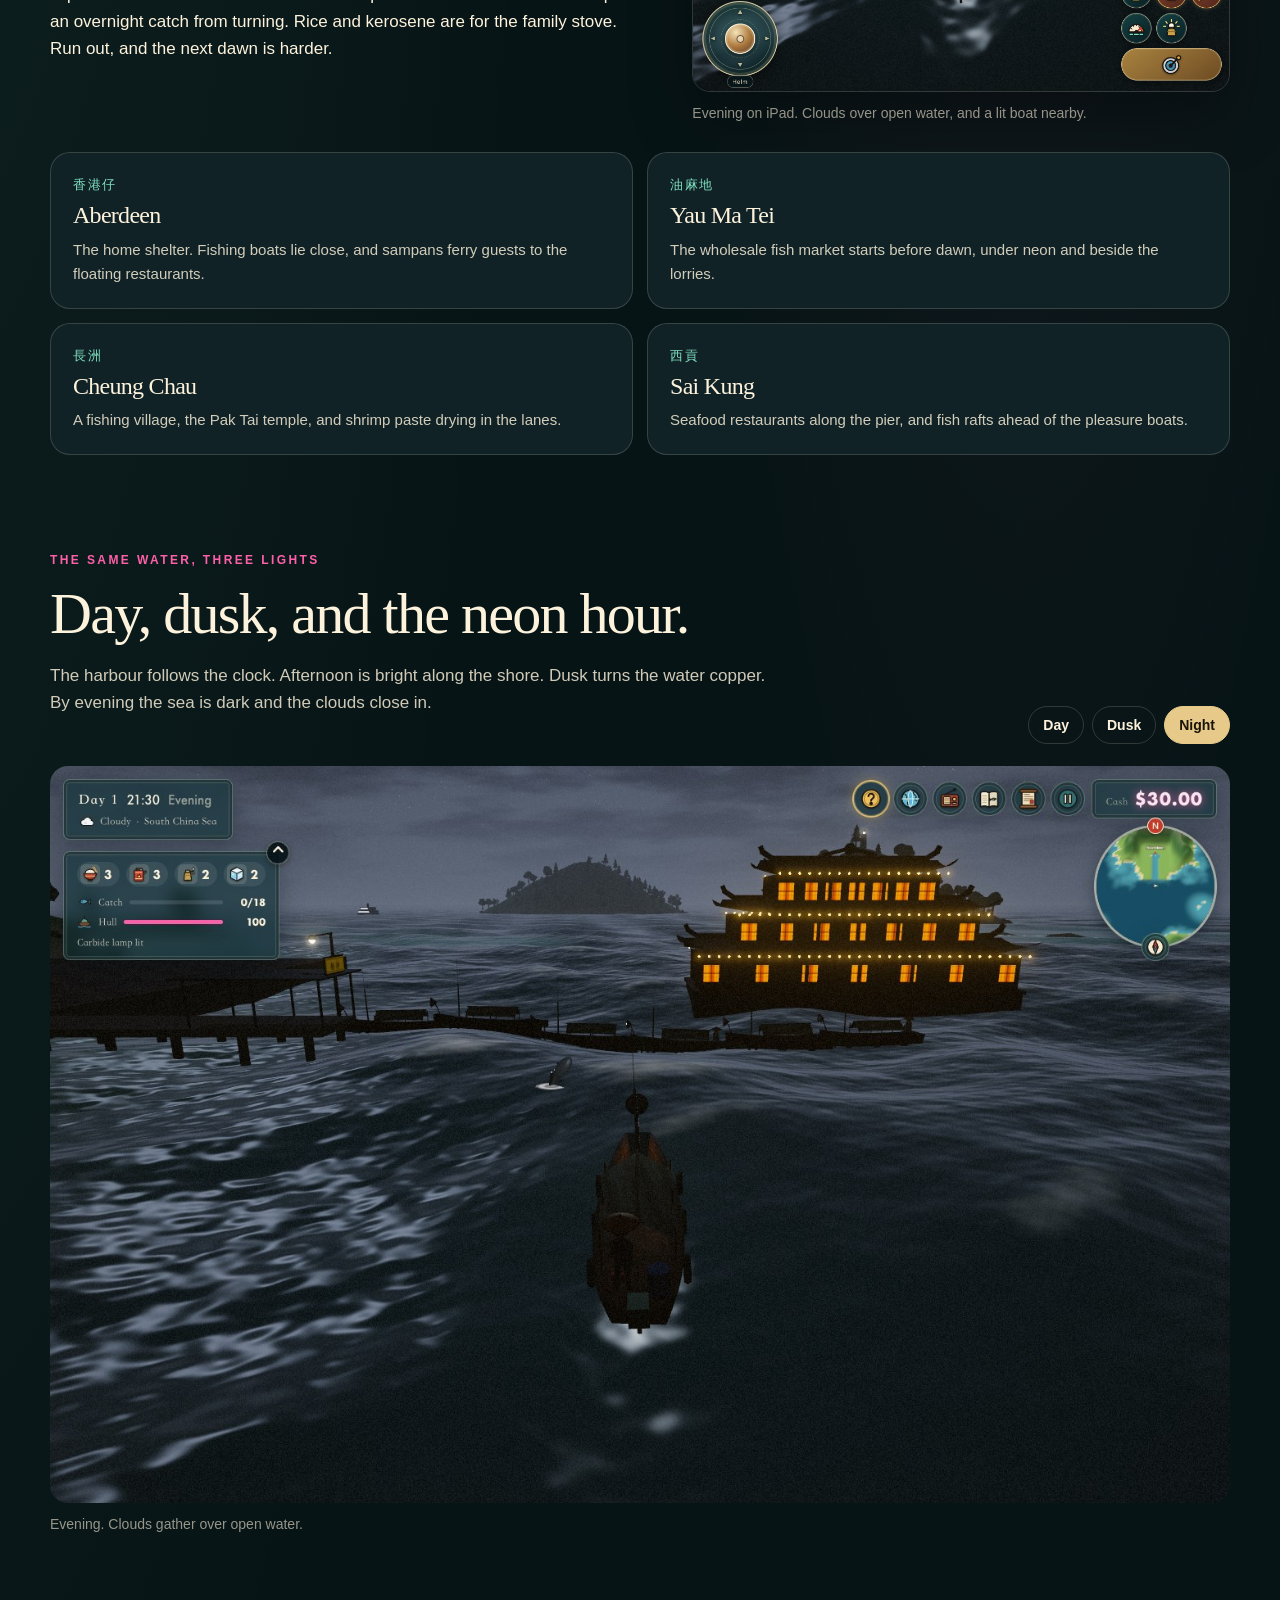
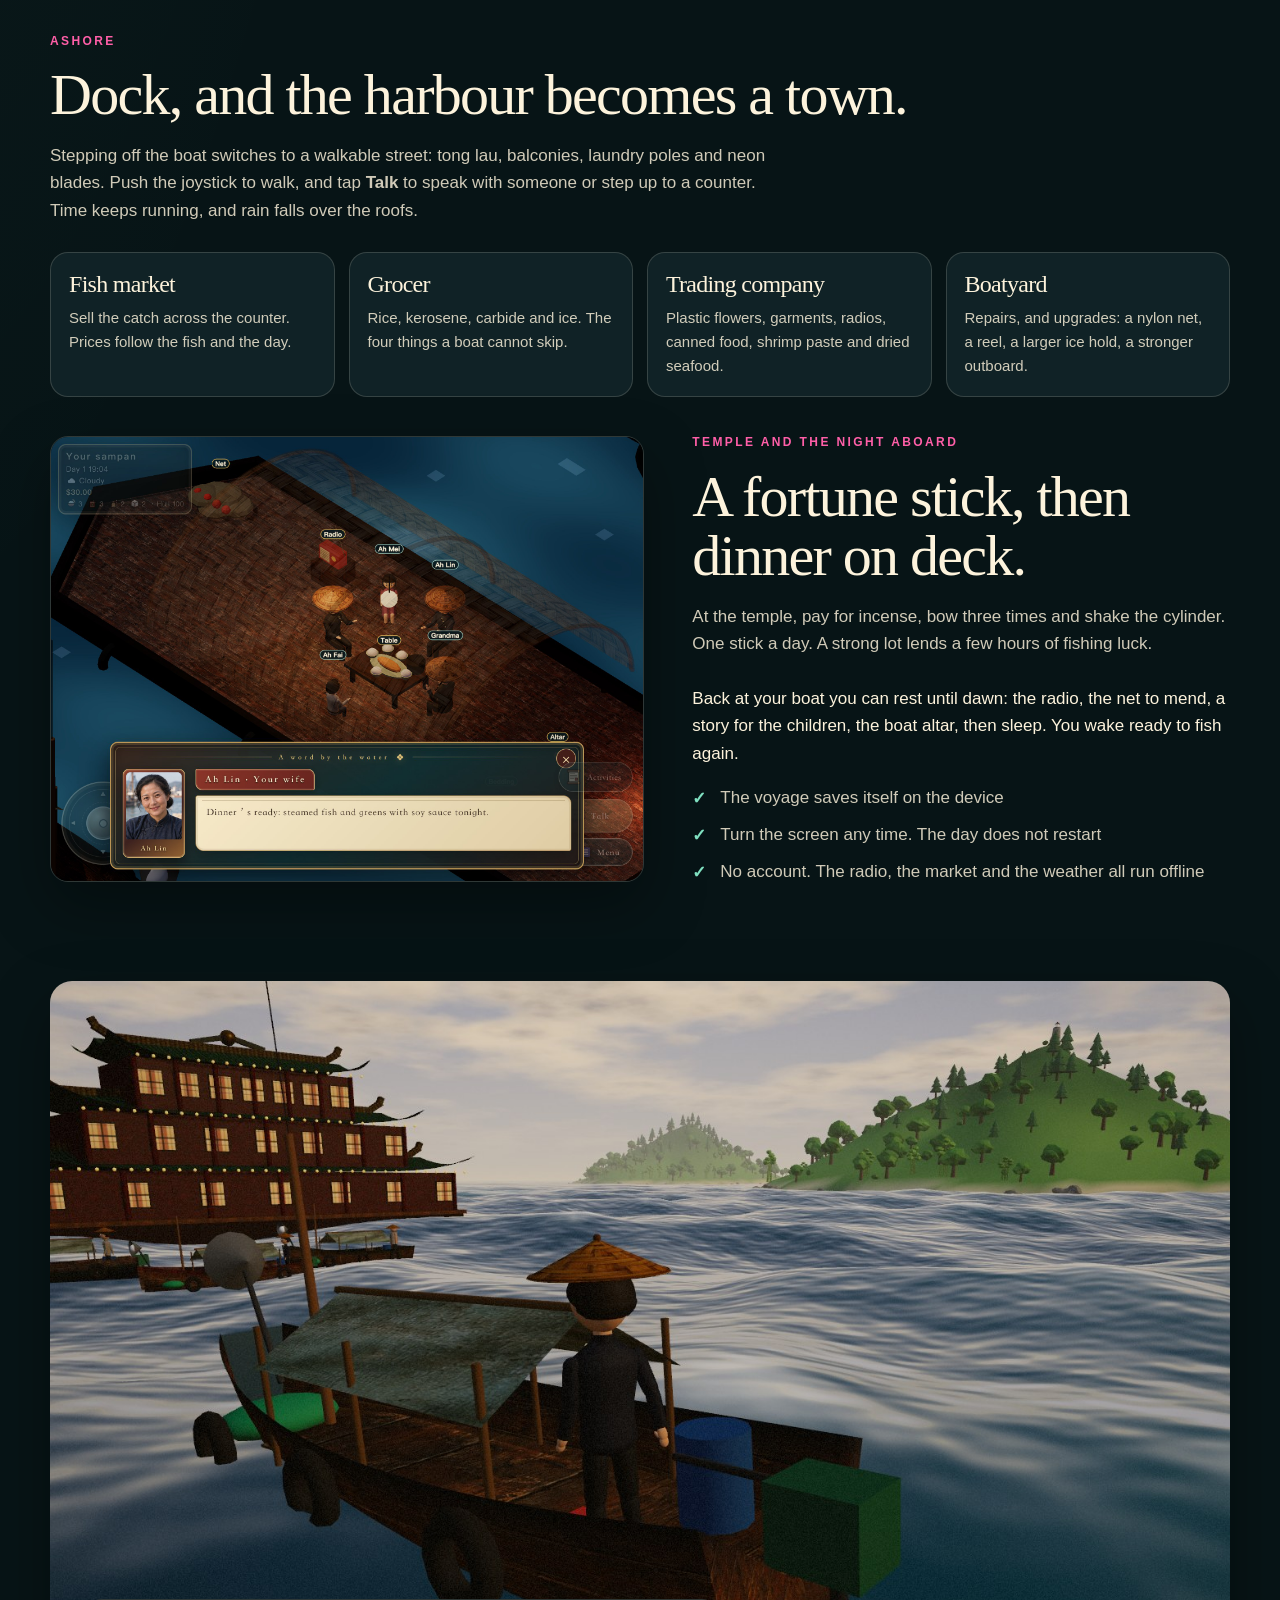
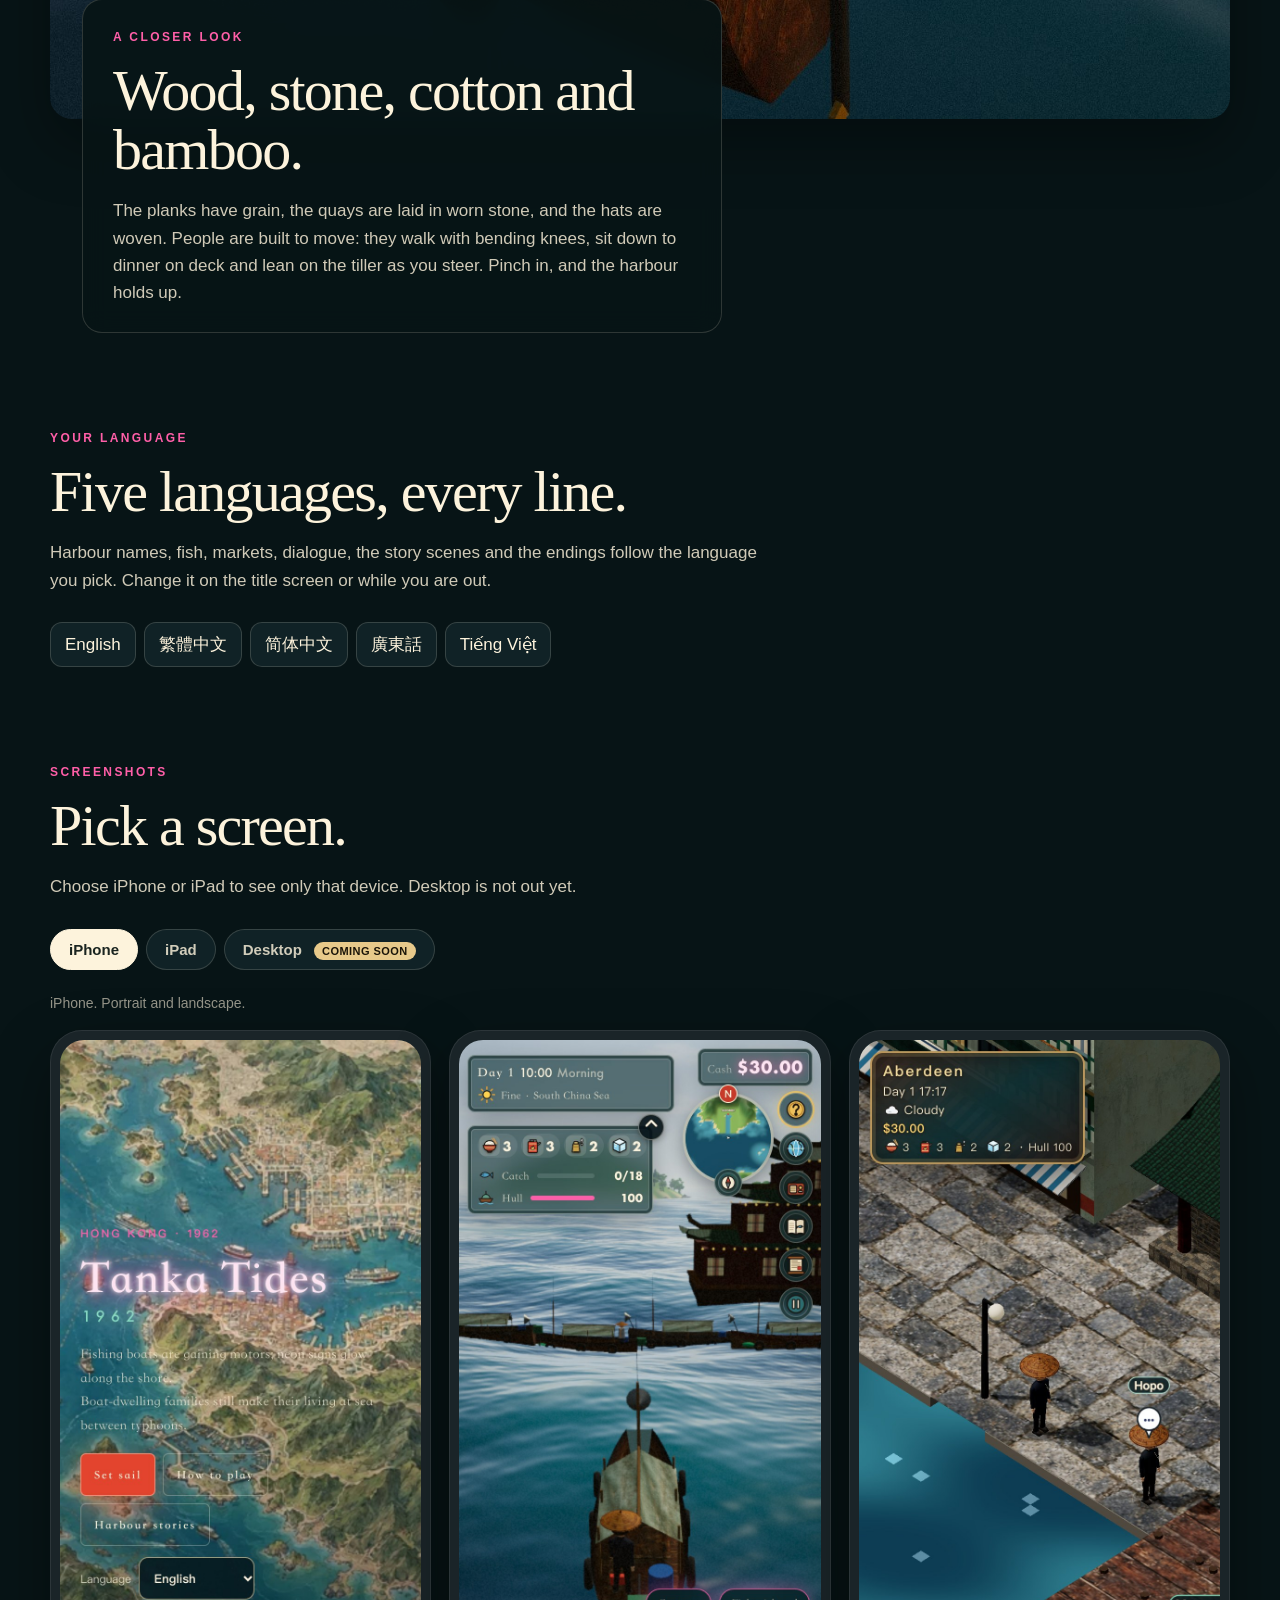
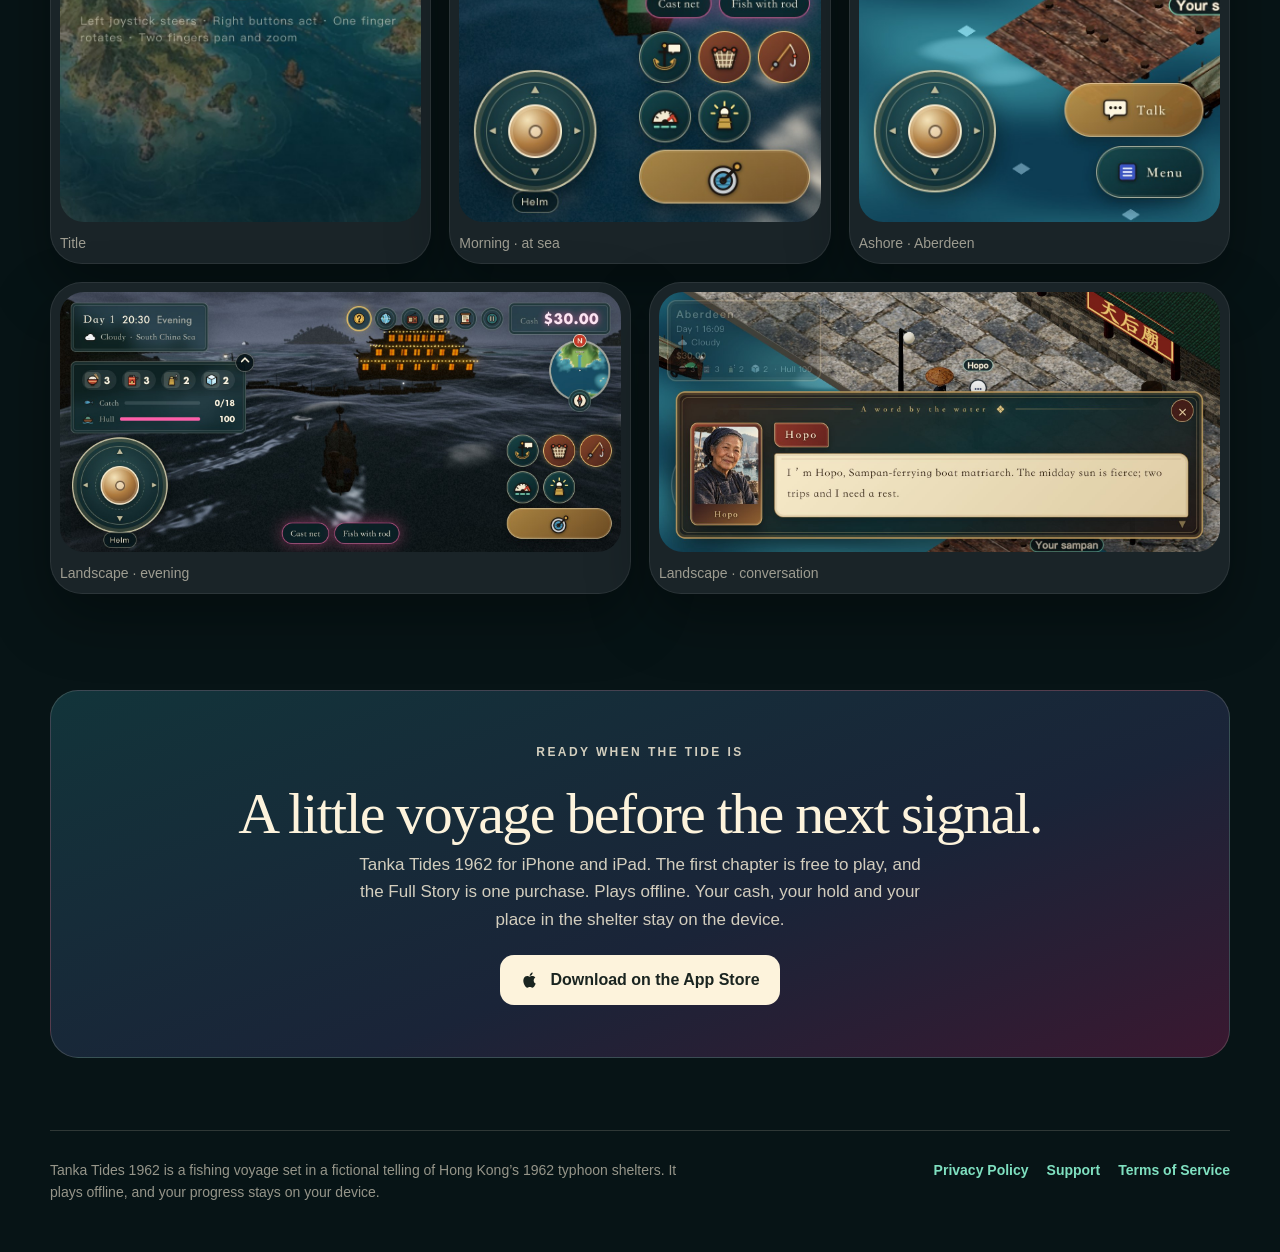
==== commit 1353557e: "update" ====
--- a/index.html
+++ b/index.html
@@ -4,17 +4,19 @@
 <meta charset="utf-8">
 <meta name="viewport" content="width=device-width, initial-scale=1">
 <meta name="theme-color" content="#071416">
-<meta name="description" content="Tanka Tides 1962 is a 3D fishing voyage in Hong Kong’s typhoon shelter. Motor the sampan, cast the net, sell the catch ashore, and come in before Signal No. 8. For iPhone and iPad.">
+<meta name="description" content="Tanka Tides 1962 is a 3D fishing voyage in Hong Kong’s typhoon shelter. Fish, trade and follow one boat-dwelling family through a twelve-chapter story to Typhoon Wanda and six possible endings. For iPhone and iPad.">
 <title>Tanka Tides 1962 — Between typhoons, the boats still go out</title>
-<link rel="icon" href="data:image/svg+xml,%3Csvg xmlns='http://www.w3.org/2000/svg' viewBox='0 0 64 64'%3E%3Crect width='64' height='64' rx='14' fill='%23071416'/%3E%3Cpath d='M8 44h48l-6 8H14z' fill='%23d8b07a'/%3E%3Cpath d='M24 44l8-8 8 8' fill='%234f6e5e'/%3E%3Crect x='30' y='18' width='3' height='18' fill='%23ff5fa8'/%3E%3C/svg%3E">
+<link rel="icon" type="image/png" href="media/icon-192.png">
+<link rel="apple-touch-icon" href="media/apple-touch-icon.png">
 <link rel="stylesheet" href="styles.css">
 </head>
 <body>
 <a class="skip" href="#play">Skip to how it plays</a>
 <header class="nav">
-  <a class="brand" href="#top" aria-label="Tanka Tides 1962 home"><svg viewBox="0 0 64 64" aria-hidden="true"><rect width="64" height="64" rx="14" fill="#102226"/><path d="M6 46c10-6 18-6 26 0s16 6 26 0v10H6z" fill="#08262a"/><path d="M16 42h32l-4 6H20z" fill="#d8b07a"/><path d="M26 42l6-7 6 7" fill="#4f6e5e"/><rect x="30" y="16" width="3" height="16" rx="1" fill="none" stroke="#ff5fa8" stroke-width="2"/></svg>Tanka Tides 1962</a>
+  <a class="brand" href="#top" aria-label="Tanka Tides 1962 home"><img src="media/icon-192.png" width="36" height="36" alt="">Tanka Tides 1962</a>
   <nav class="nav-links" aria-label="Page">
     <a href="#play">Play</a>
+    <a href="#story">Story</a>
     <a href="#faces">Faces</a>
     <a href="#harbour">Harbour</a>
     <a href="#ashore">Ashore</a>
@@ -31,13 +33,13 @@
       <p class="cn-title" lang="zh-Hant">疍家漁歌</p>
       <h1>Between typhoons,<br><span class="hl">the boats go out.</span></h1>
       <p class="tag">Hong Kong, 1962.</p>
-      <p class="lede">Fishing boats are gaining motors, and neon signs glow along the shore. Boat-dwelling families still make their living at sea. Steer a sampan through the typhoon shelter, fill the hold, and walk the harbour towns when you dock.</p>
+      <p class="lede">Fishing boats are gaining motors, and neon signs glow along the shore. Boat-dwelling families still make their living at sea. Steer a sampan through the typhoon shelter, fill the hold, and walk the harbour towns when you dock. Then follow your family through 1962, toward the typhoon of September 1.</p>
       <div class="hero-actions">
         <button class="store" type="button"><svg viewBox="0 0 24 24" aria-hidden="true"><path fill="currentColor" d="M16.4 12.6c0-2.3 1.9-3.4 2-3.5-1.1-1.6-2.8-1.8-3.4-1.8-1.4-.2-2.8.8-3.5.8-.7 0-1.9-.8-3-.8-1.6 0-3 .9-3.8 2.3-1.6 2.8-.4 7 1.2 9.3.8 1.1 1.7 2.4 2.9 2.3 1.2 0 1.6-.7 3-.7s1.8.7 3 .7c1.3 0 2.1-1.1 2.8-2.3.9-1.3 1.3-2.6 1.3-2.6s-2.5-1-2.5-3.7zM14.2 5.8c.6-.8 1.1-1.8 1-2.8-.9 0-2 .6-2.6 1.4-.6.7-1.1 1.7-1 2.7 1 .1 2-.5 2.6-1.3z"/></svg>Download on the App Store</button>
         <a class="btn ghost" href="#screens">See the screens</a>
       </div>
       <ul class="badges" aria-label="Highlights">
-        <li>4 harbours</li><li>54 named faces</li><li>22 kinds of catch</li><li>Plays offline</li><li>5 languages</li>
+        <li>12 chapters</li><li>6 endings</li><li>4 harbours</li><li>54 named faces</li><li>22 kinds of catch</li><li>Plays offline</li><li>5 languages</li>
       </ul>
     </div>
     <div class="hero-art" aria-hidden="true">
@@ -49,8 +51,8 @@
   <ul class="facts" aria-label="At a glance">
     <li><strong>4</strong><span>harbours, from Aberdeen to Sai Kung</span></li>
     <li><strong>22</strong><span>fish, shrimp, crab and squid to learn</span></li>
-    <li><strong>8</strong><span>the typhoon signal that sends you in</span></li>
-    <li><strong>5</strong><span>languages, including Cantonese</span></li>
+    <li><strong>12</strong><span>chapters through the year 1962</span></li>
+    <li><strong>6</strong><span>endings, each with its own painting</span></li>
     <li><strong>54</strong><span>townsfolk, each with a name and a face</span></li>
   </ul>
 
@@ -63,6 +65,58 @@
       <article><i aria-hidden="true">02</i><h3>Fish</h3><p>Cast the net and wait for the haul. Or work the line: strike on the bite, and ease the reel when the nylon runs hot.</p></article>
       <article><i aria-hidden="true">03</i><h3>Sell</h3><p>Dock and walk ashore. The fish market buys the catch. The grocer sells rice, kerosene, carbide and ice.</p></article>
       <article><i aria-hidden="true">04</i><h3>Shelter</h3><p>Listen to the radio. A Signal No. 8 in open water works on the hull. Come in before the sea does.</p></article>
+    </div>
+  </section>
+
+  <section class="section story" id="story">
+    <div class="split">
+      <div class="copy">
+        <p class="kicker">The story of 1962</p>
+        <h2>One family. One year.<br>One typhoon.</h2>
+        <p class="intro">Alongside the fishing runs a story in twelve chapters. Send the children to school, or keep them aboard. Bargain with the fish dealer and pay down his ledger. Hire a neighbour as crew. Then, on September 1, Typhoon Wanda arrives, and the Observatory raises Signal No. 10.</p>
+        <p>After the wind, a letter comes from Yue Kwong Chuen, the new estate on the Aberdeen hillside. The family must decide where home is. The people are fictional. The harbours, the dates and the storm are drawn from the record.</p>
+      </div>
+      <ol class="chapters" aria-label="The twelve chapters">
+        <li><i>1</i>The boat is home <span class="pill">Free</span></li>
+        <li><i>2</i>The weight of a schoolbook</li>
+        <li><i>3</i>One fish, two prices</li>
+        <li><i>4</i>A page in the ledger</li>
+        <li><i>5</i>Knowing the water</li>
+        <li><i>6</i>In the same boat</li>
+        <li><i>7</i>Before the storm signal</li>
+        <li><i>8</i>Batten down</li>
+        <li class="storm"><i>9</i>September 1</li>
+        <li><i>10</i>After the wind</li>
+        <li><i>11</i>A letter from Yue Kwong Chuen</li>
+        <li><i>12</i>The New Year</li>
+      </ol>
+    </div>
+
+    <div class="endings-head">
+      <h3>Six ways the year can end.</h3>
+      <p class="intro">Your choices decide where the family is at Lunar New Year 1963: school or the boat, the dealer’s book or your own stall, the hillside or the shelter. Every finished chapter and every ending opens a painted scene, with the story told over it in your language.</p>
+    </div>
+    <ul class="endings">
+      <li><button class="shot" type="button" data-shot="media/story/afloat.webp" data-caption="Still Afloat. Sunset over the shelter. On deck, the low table is set."><img src="media/story/afloat.webp" width="1672" height="941" alt="Three generations share dinner around a low table on the sampan deck, with the altar behind them and the shelter at sunset." loading="lazy"></button><b>Still Afloat</b><span>Not yet. Tonight the tide is gentle, and everyone is home.</span></li>
+      <li><button class="shot" type="button" data-shot="media/story/shared.webp" data-caption="Between Shore and Sea. Every evening a sampan crosses the shelter to bring everyone home for dinner."><img src="media/story/shared.webp" width="1672" height="941" alt="At dusk the father rows the children, satchels on their backs, up to the family boat, where mother leans out with a lantern and grandmother waits at the tea table." loading="lazy"></button><b>Between Shore and Sea</b><span>One household, joined every night by the crossing.</span></li>
+      <li><button class="shot" type="button" data-shot="media/story/shore.webp" data-caption="A Room in Yue Kwong Chuen. A tap, a window full of masts, and a table for homework."><img src="media/story/shore.webp" width="1672" height="941" alt="A sunlit room in Yue Kwong Chuen: the children do homework at a table, grandmother sits by a window full of masts, mother dries bowls by the tap, and father heads out with his hat." loading="lazy"></button><b>A Room in Yue Kwong Chuen</b><span>A tap, a window full of masts, a table for homework.</span></li>
+      <li><button class="shot" type="button" data-shot="media/story/junk.webp" data-caption="The Motor Junk. Early 1963, before dawn, your own junk eases out of the typhoon shelter."><img src="media/story/junk.webp" width="1672" height="941" alt="Father and grandmother at the rail of their motor junk as it leaves the shelter at sunrise, crew sorting baskets on deck." loading="lazy"></button><b>The Motor Junk</b><span>Further out than the sampan ever could. The sea is still home.</span></li>
+      <li><button class="shot" type="button" data-shot="media/story/stall.webp" data-caption="The Stall at Sai Kung. Under the red awning stands your own stall."><img src="media/story/stall.webp" width="1672" height="941" alt="The family lifts a grouper from the tanks at their own red-awninged stall on the Sai Kung waterfront as customers look on." loading="lazy"></button><b>The Stall at Sai Kung</b><span>No dealer’s book between the sea and your counter.</span></li>
+      <li><button class="shot" type="button" data-shot="media/story/indebted.webp" data-caption="The Dealer’s Book. Lunar New Year, 1963. Your name is still in the ledger."><img src="media/story/indebted.webp" width="1672" height="941" alt="Boss Tse writes in his ledger beside an abacus while the father stands at the counter, hat in hand; behind them the family sits on their New Year boat." loading="lazy"></button><b>The Dealer’s Book</b><span>The boat still floats, and the new year is open water.</span></li>
+    </ul>
+
+    <div class="unlock">
+      <div>
+        <p class="kicker">Start free · Full Story</p>
+        <h3>Play the first chapter. Buy the rest once.</h3>
+        <p>The first chapter is yours to play for as long as you like: sail, fish, trade and walk all four harbours. When you finish it, a one-time <b>Full Story</b> in-app purchase continues the year: eleven more chapters, Typhoon Wanda and all six endings.</p>
+      </div>
+      <ul class="ticks">
+        <li>One purchase, not a subscription</li>
+        <li>No ads, no account, no coins to buy</li>
+        <li>Your progress is kept when you unlock</li>
+        <li>Restore purchase brings it back on a new device</li>
+      </ul>
     </div>
   </section>
 
@@ -186,7 +240,7 @@
   <section class="section">
     <p class="kicker">Your language</p>
     <h2>Five languages, every line.</h2>
-    <p class="intro">Harbour names, fish, markets, dialogue and the story panel follow the language you pick. Change it on the title screen or while you are out.</p>
+    <p class="intro">Harbour names, fish, markets, dialogue, the story scenes and the endings follow the language you pick. Change it on the title screen or while you are out.</p>
     <ul class="lang-list">
       <li lang="en">English</li>
       <li lang="zh-Hant">繁體中文</li>
@@ -324,7 +378,7 @@
   <section class="cta">
     <p class="kicker">Ready when the tide is</p>
     <h2>A little voyage before the next signal.</h2>
-    <p>Tanka Tides 1962 for iPhone and iPad. Plays offline. Your cash, your hold and your place in the shelter stay on the device.</p>
+    <p>Tanka Tides 1962 for iPhone and iPad. The first chapter is free to play, and the Full Story is one purchase. Plays offline. Your cash, your hold and your place in the shelter stay on the device.</p>
     <button class="store" type="button"><svg viewBox="0 0 24 24" aria-hidden="true"><path fill="currentColor" d="M16.4 12.6c0-2.3 1.9-3.4 2-3.5-1.1-1.6-2.8-1.8-3.4-1.8-1.4-.2-2.8.8-3.5.8-.7 0-1.9-.8-3-.8-1.6 0-3 .9-3.8 2.3-1.6 2.8-.4 7 1.2 9.3.8 1.1 1.7 2.4 2.9 2.3 1.2 0 1.6-.7 3-.7s1.8.7 3 .7c1.3 0 2.1-1.1 2.8-2.3.9-1.3 1.3-2.6 1.3-2.6s-2.5-1-2.5-3.7zM14.2 5.8c.6-.8 1.1-1.8 1-2.8-.9 0-2 .6-2.6 1.4-.6.7-1.1 1.7-1 2.7 1 .1 2-.5 2.6-1.3z"/></svg>Download on the App Store</button>
   </section>
 </main>
--- a/styles.css
+++ b/styles.css
@@ -180,7 +180,36 @@
 .closer-copy { position: relative; width: min(640px, calc(100% - 32px)); margin: -120px 0 0 32px; padding: 28px 30px 26px; border-radius: 20px; background: rgba(7, 20, 22, 0.9); border: 1px solid var(--line); backdrop-filter: blur(12px); -webkit-backdrop-filter: blur(12px); }
 .closer-copy .intro { margin: 0; }
 
+
+/* The story of 1962: chapter list, ending paintings and the Full Story card. */
+.brand img { width: 36px; height: 36px; flex: none; border-radius: 9px; }
+.story .split { align-items: start; }
+.story .copy p { color: var(--body); }
+.chapters { list-style: none; padding: 0; margin: 0; display: grid; grid-template-columns: 1fr 1fr; gap: 8px; counter-reset: none; }
+.chapters li { display: flex; align-items: center; gap: 12px; padding: 11px 14px; border-radius: 14px; background: var(--bg-raise); border: 1px solid var(--line); font-size: 15px; color: var(--body); line-height: 1.25; }
+.chapters i { flex: none; display: grid; place-items: center; width: 30px; height: 30px; border-radius: 9px; background: rgba(231, 201, 138, 0.14); color: var(--gold); font: 600 13px/1 var(--sans); font-style: normal; }
+.chapters .pill { margin-left: auto; background: var(--jade); color: #0b2420; }
+.chapters .storm { border-color: rgba(255, 95, 168, 0.55); background: linear-gradient(90deg, rgba(255, 95, 168, 0.16), var(--bg-raise)); color: var(--ink); }
+.chapters .storm i { background: var(--accent); color: #1a0c12; }
+.endings-head { margin: 64px 0 22px; }
+.endings-head h3 { font-size: clamp(30px, 3.4vw, 42px); margin: 0 0 12px; }
+.endings-head .intro { margin: 0; }
+.endings { list-style: none; padding: 0; margin: 0; display: grid; grid-template-columns: repeat(3, 1fr); gap: 16px; }
+.endings li { padding: 8px 8px 14px; border-radius: 18px; background: linear-gradient(180deg, #3a1d14, #22100c); border: 1.5px solid #c9a35a; box-shadow: 0 12px 30px rgba(0, 0, 0, 0.35), inset 0 0 0 1px rgba(255, 220, 150, 0.12); }
+.endings img { width: 100%; aspect-ratio: 16 / 9; object-fit: cover; border-radius: 11px; border: 1px solid rgba(231, 201, 138, 0.45); }
+.endings b { display: block; margin: 12px 6px 0; font: 500 19px/1.2 var(--serif); color: #f6e7c4; }
+.endings span { display: block; margin: 4px 6px 0; font-size: 14px; line-height: 1.4; color: rgba(246, 231, 196, 0.66); }
+.unlock { display: grid; grid-template-columns: 1.2fr 0.8fr; gap: 32px; align-items: center; margin-top: 36px; padding: 30px 32px; border-radius: 24px; background: linear-gradient(135deg, #5a1418, #3a0e12 55%, #241014); border: 1.5px solid #c9a35a; box-shadow: var(--shadow); }
+.unlock .kicker { color: var(--gold); }
+.unlock h3 { font-size: clamp(26px, 3vw, 36px); margin: 0 0 10px; color: #f6e7c4; }
+.unlock p { margin: 0; color: rgba(246, 231, 196, 0.86); }
+.unlock b { color: var(--gold); font-weight: 600; }
+.unlock .ticks { margin: 0; }
+.unlock .ticks li { color: rgba(246, 231, 196, 0.86); }
+.unlock .ticks li::before { color: var(--gold); }
+
 @media (max-width: 980px) {
+  .endings { grid-template-columns: 1fr 1fr; }
   .faces { grid-template-columns: repeat(4, 1fr); }
   .faces-head { grid-template-columns: 1fr; gap: 6px; }
   .facts { grid-template-columns: repeat(3, 1fr); }
@@ -191,7 +220,8 @@
   :root { --wide: calc(100% - 32px); }
   .nav { padding: 12px 16px; }
   .nav-links a:not(:last-child) { display: none; }
-  .hero, .split, .split.flip, .harbours, .ipad-stage, .gallery { grid-template-columns: 1fr; }
+  .hero, .split, .split.flip, .harbours, .ipad-stage, .gallery, .unlock { grid-template-columns: 1fr; }
+  .unlock { padding: 24px 20px; gap: 18px; }
   .hero { padding-top: 32px; }
   .hero-art { height: 520px; }
   .hero-bg img { opacity: 0.4; }
@@ -203,7 +233,7 @@
   footer { flex-direction: column; }
 }
 @media (max-width: 560px) {
-  .steps, .shops, .ipad-ports { grid-template-columns: 1fr; }
+  .steps, .shops, .ipad-ports, .chapters, .endings { grid-template-columns: 1fr; }
   .phone-stage { grid-template-columns: 1fr 1fr; }
   .phone-stage .device { grid-column: span 1; }
   .faces { grid-template-columns: repeat(3, 1fr); gap: 10px; }
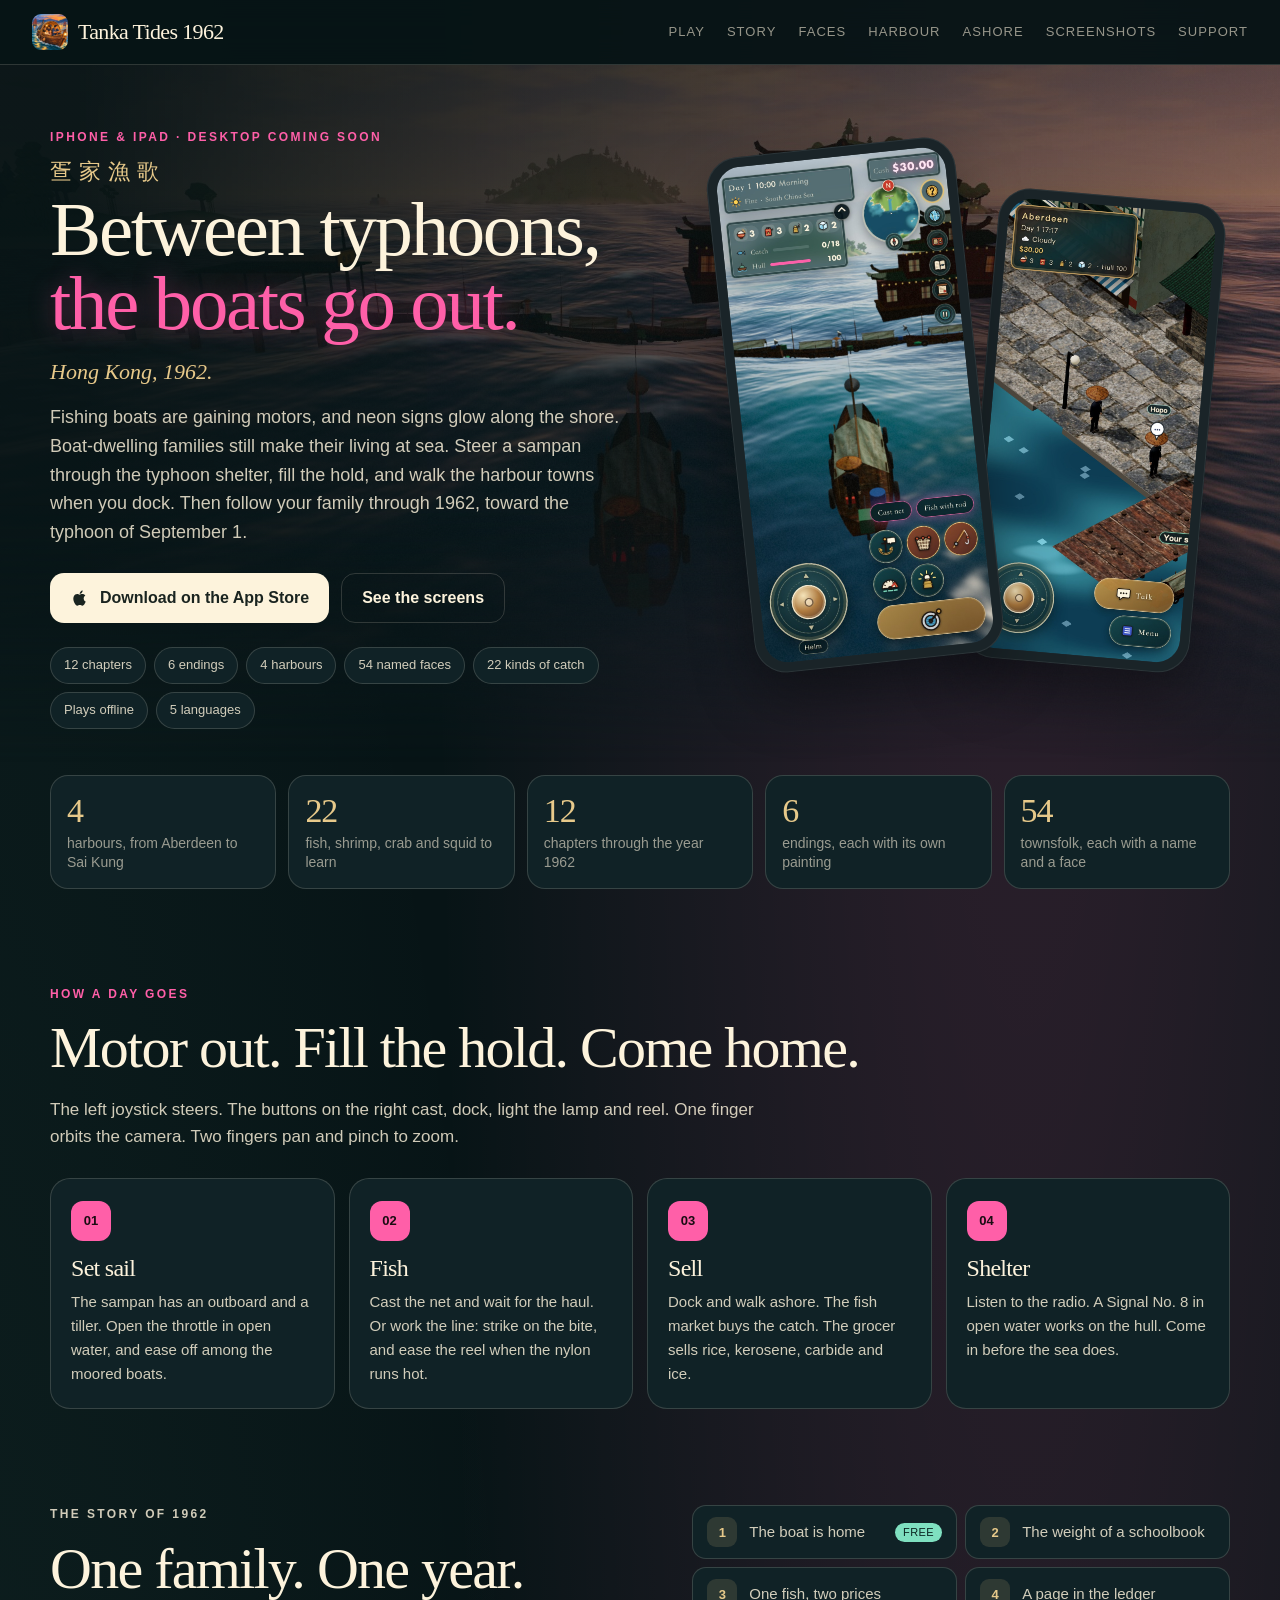
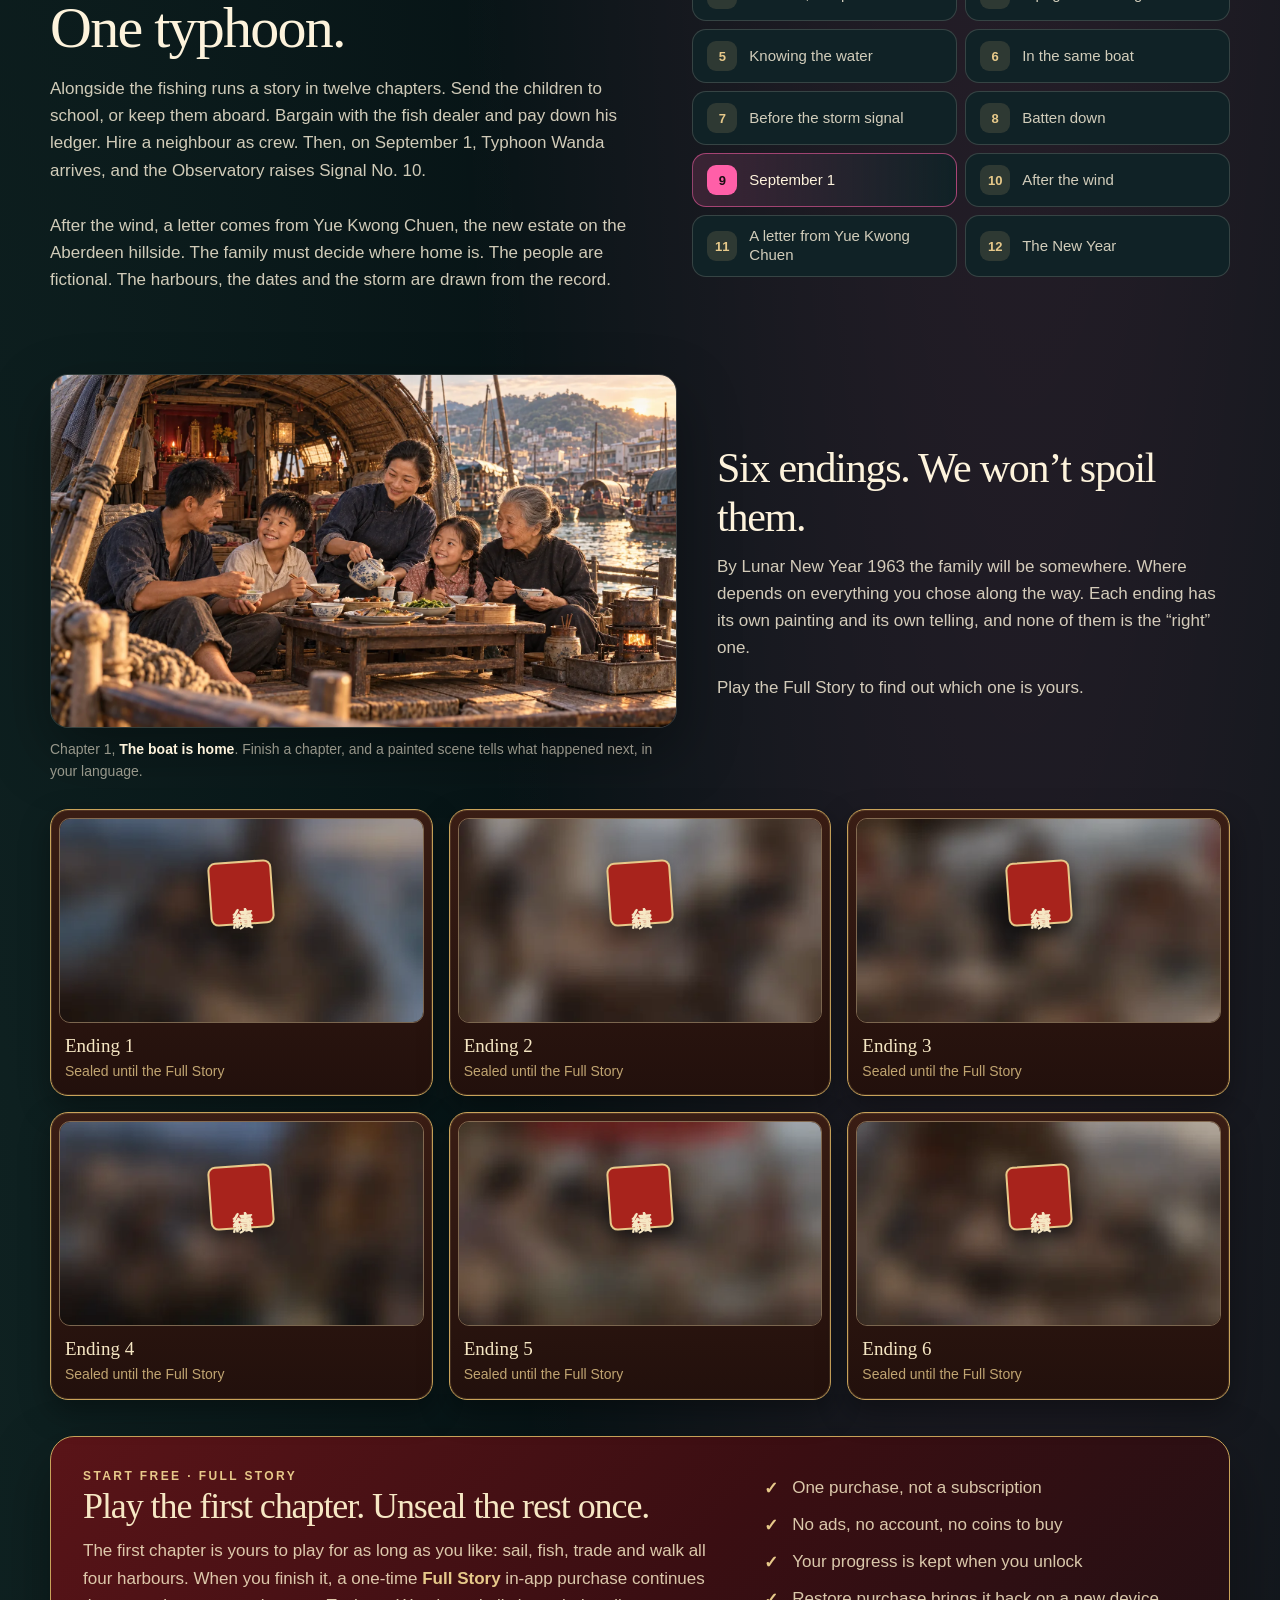
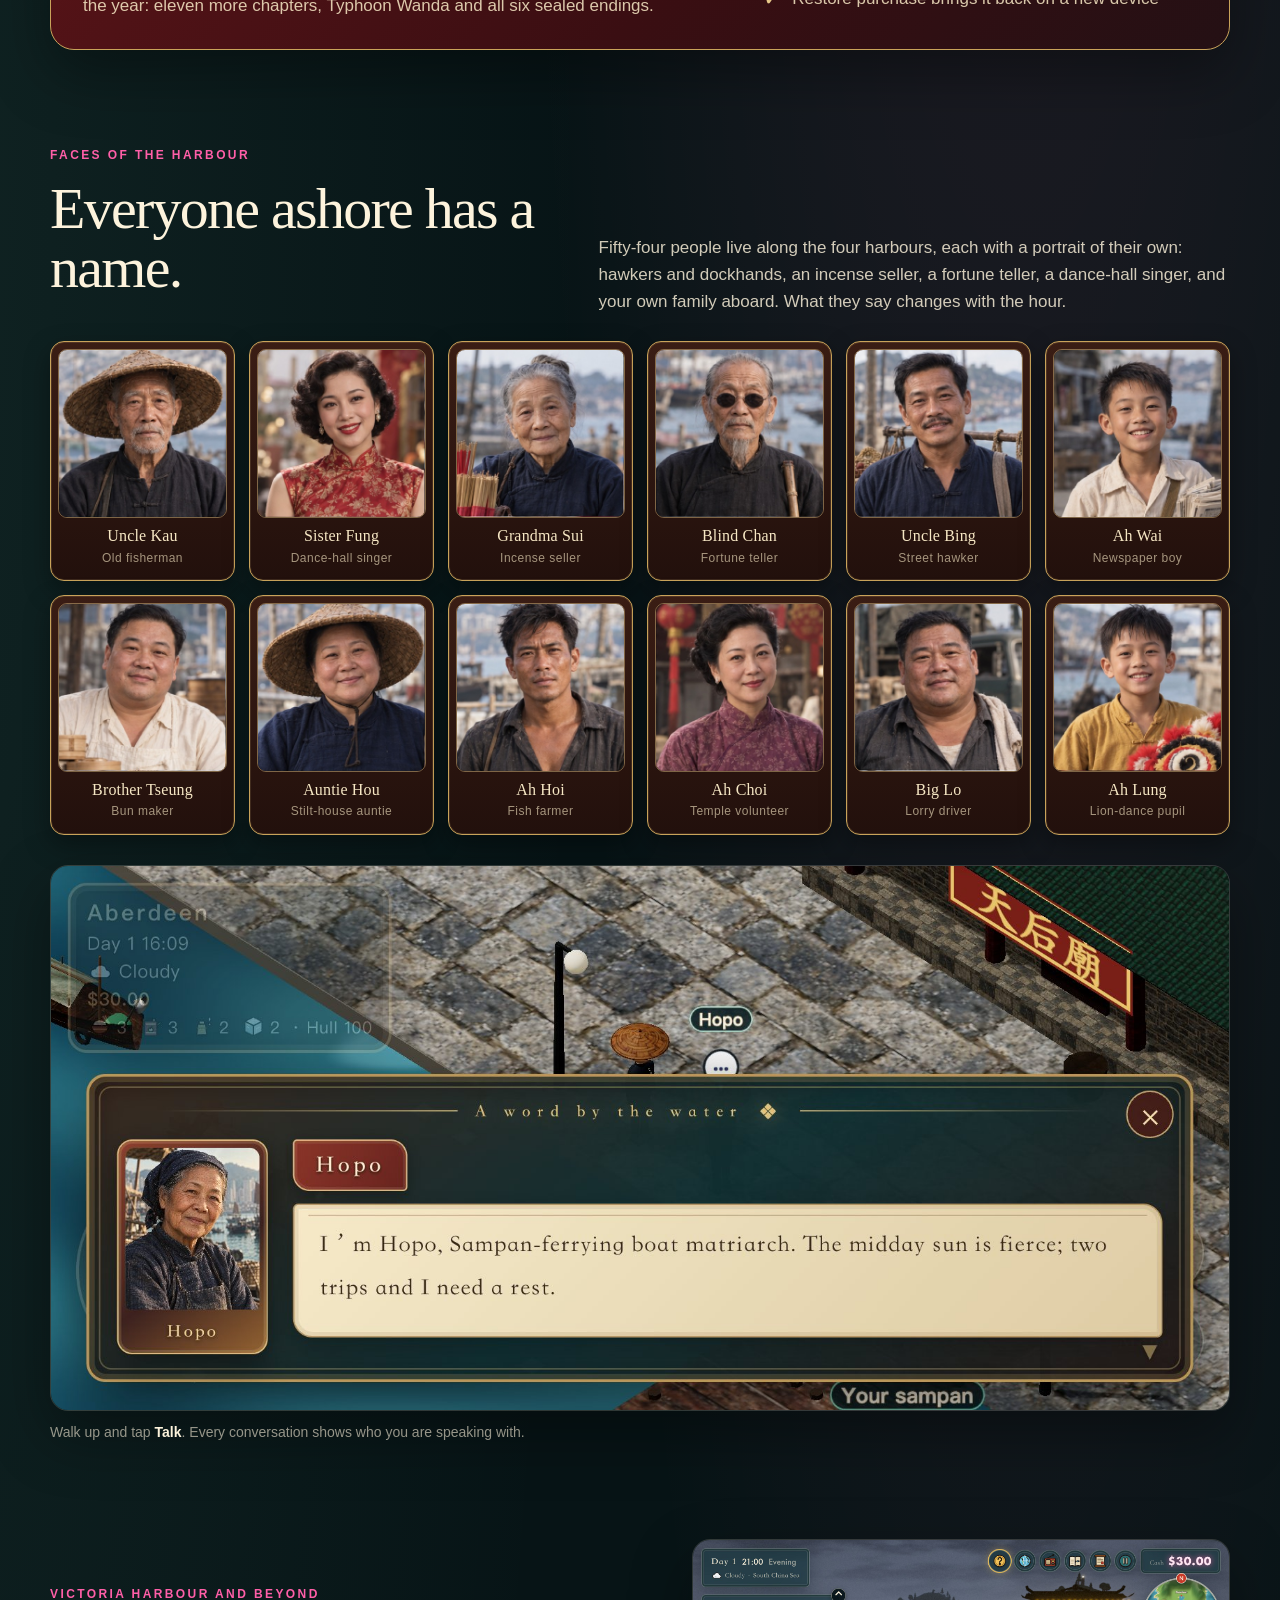
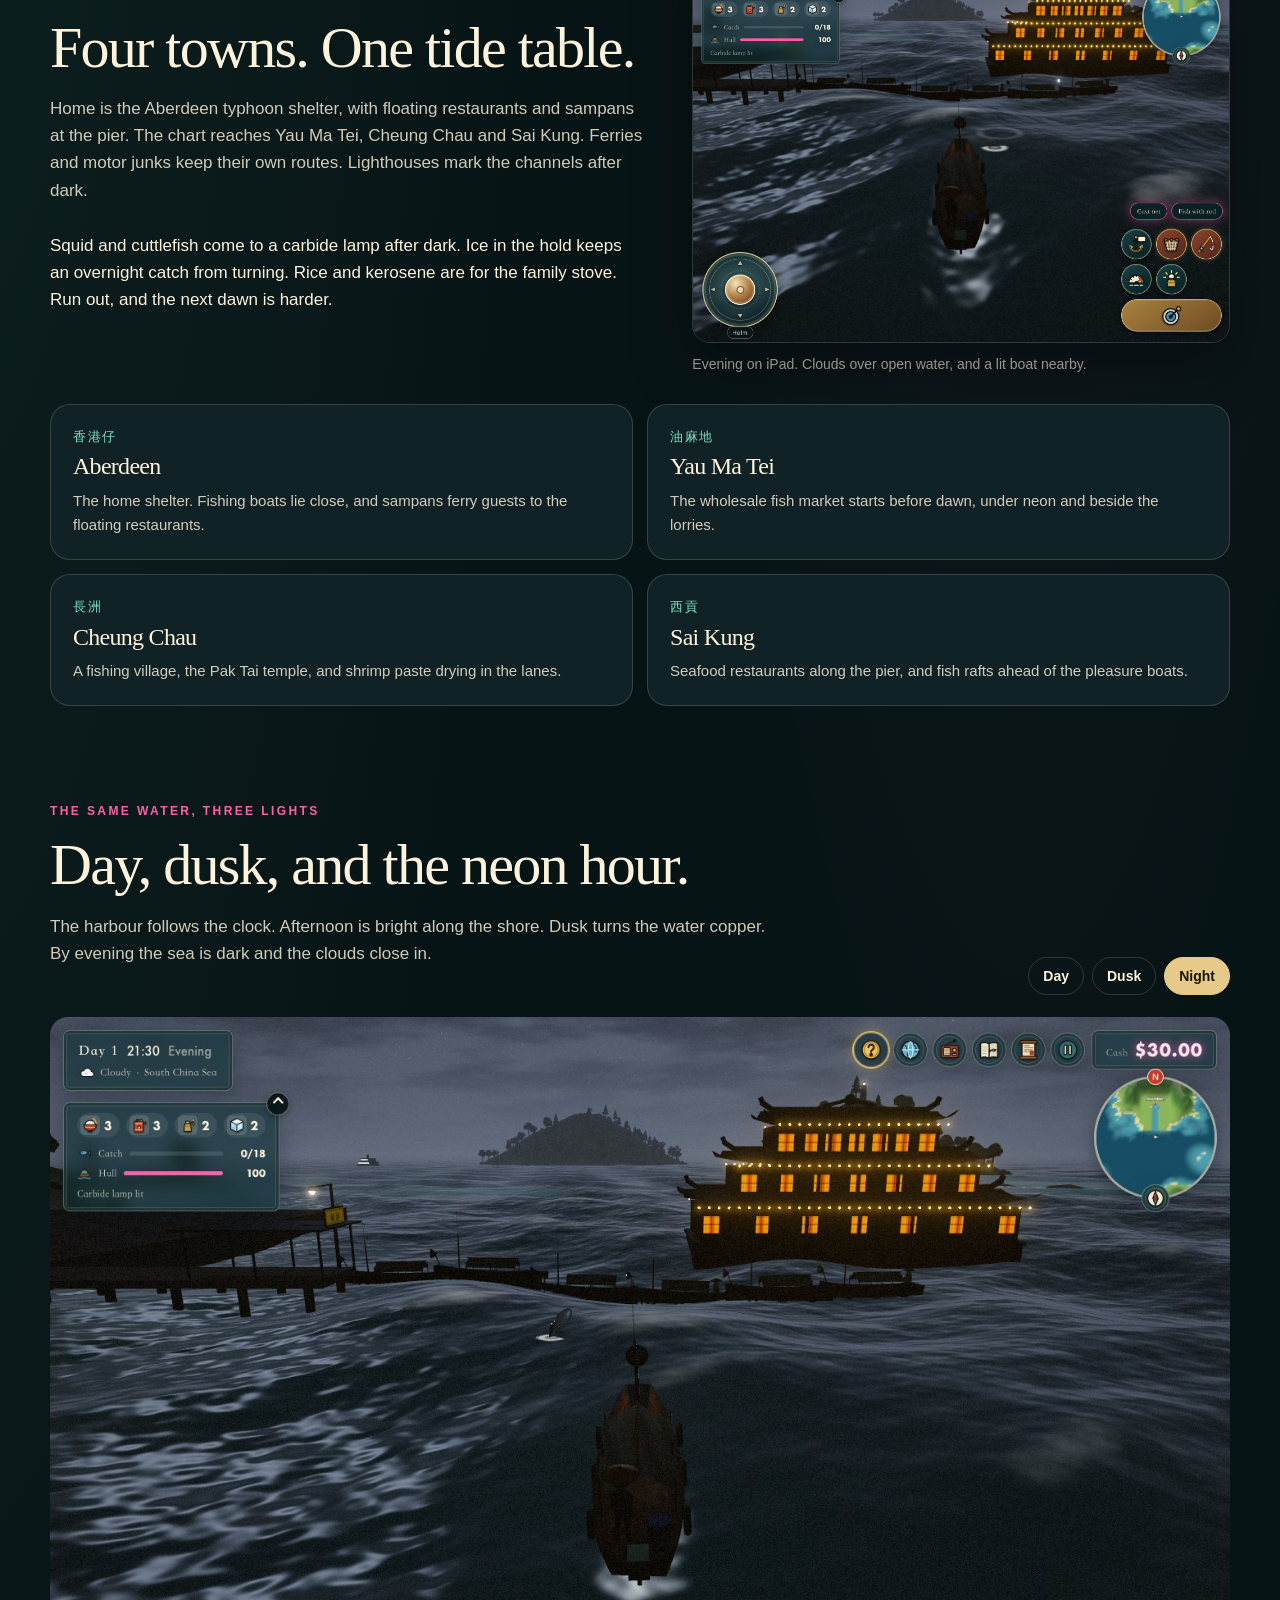
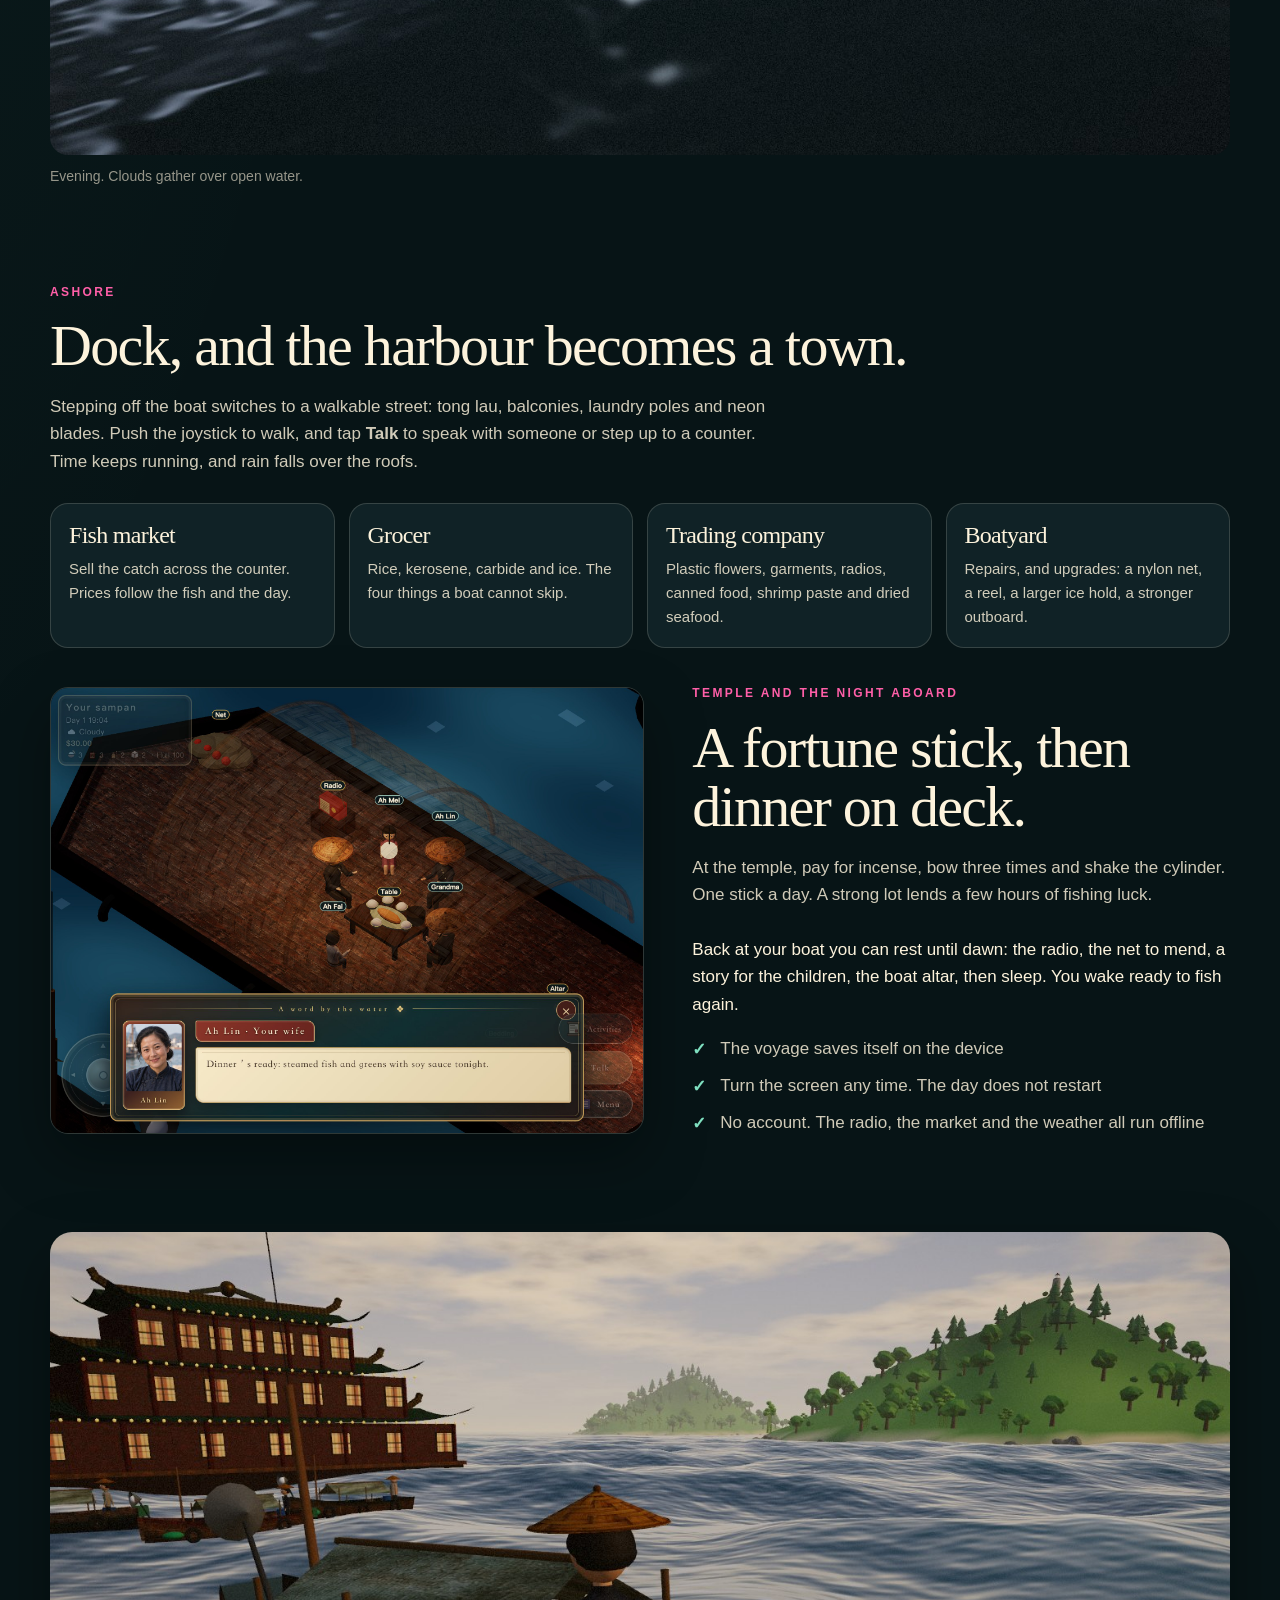
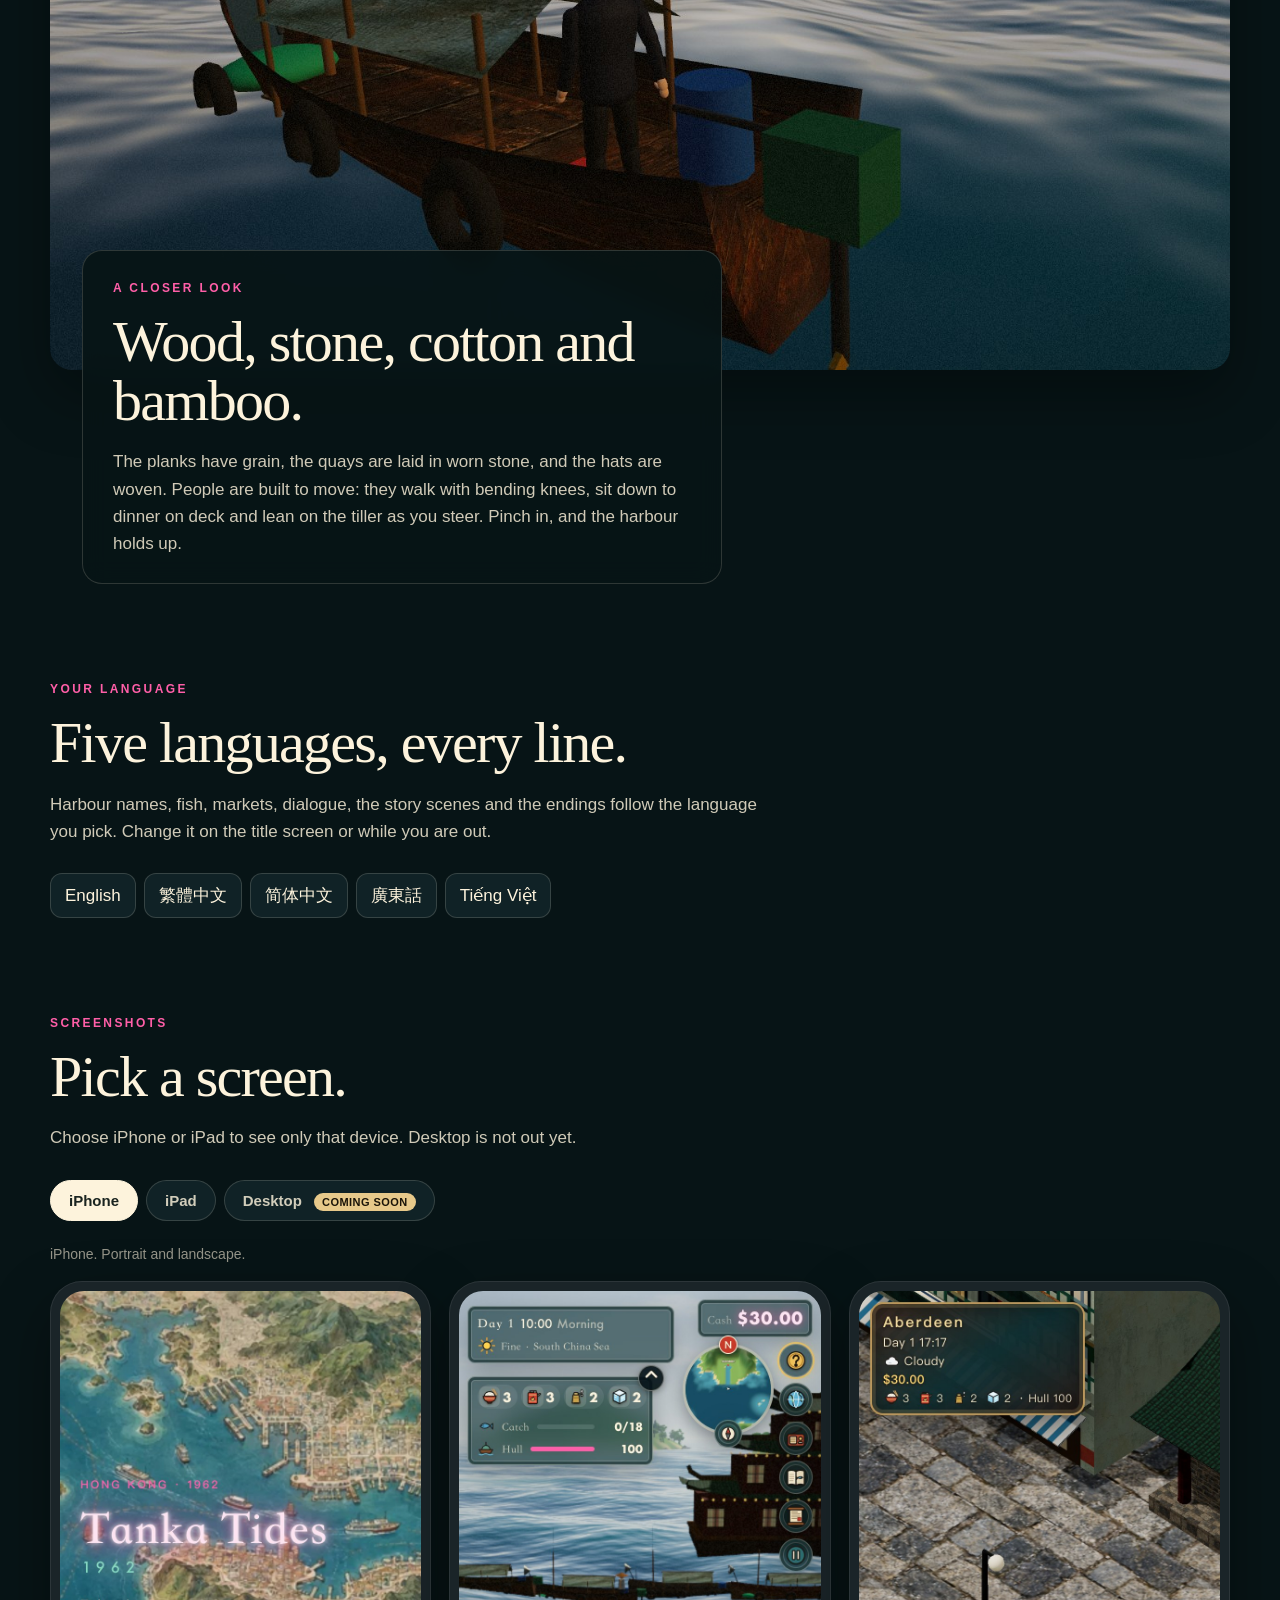
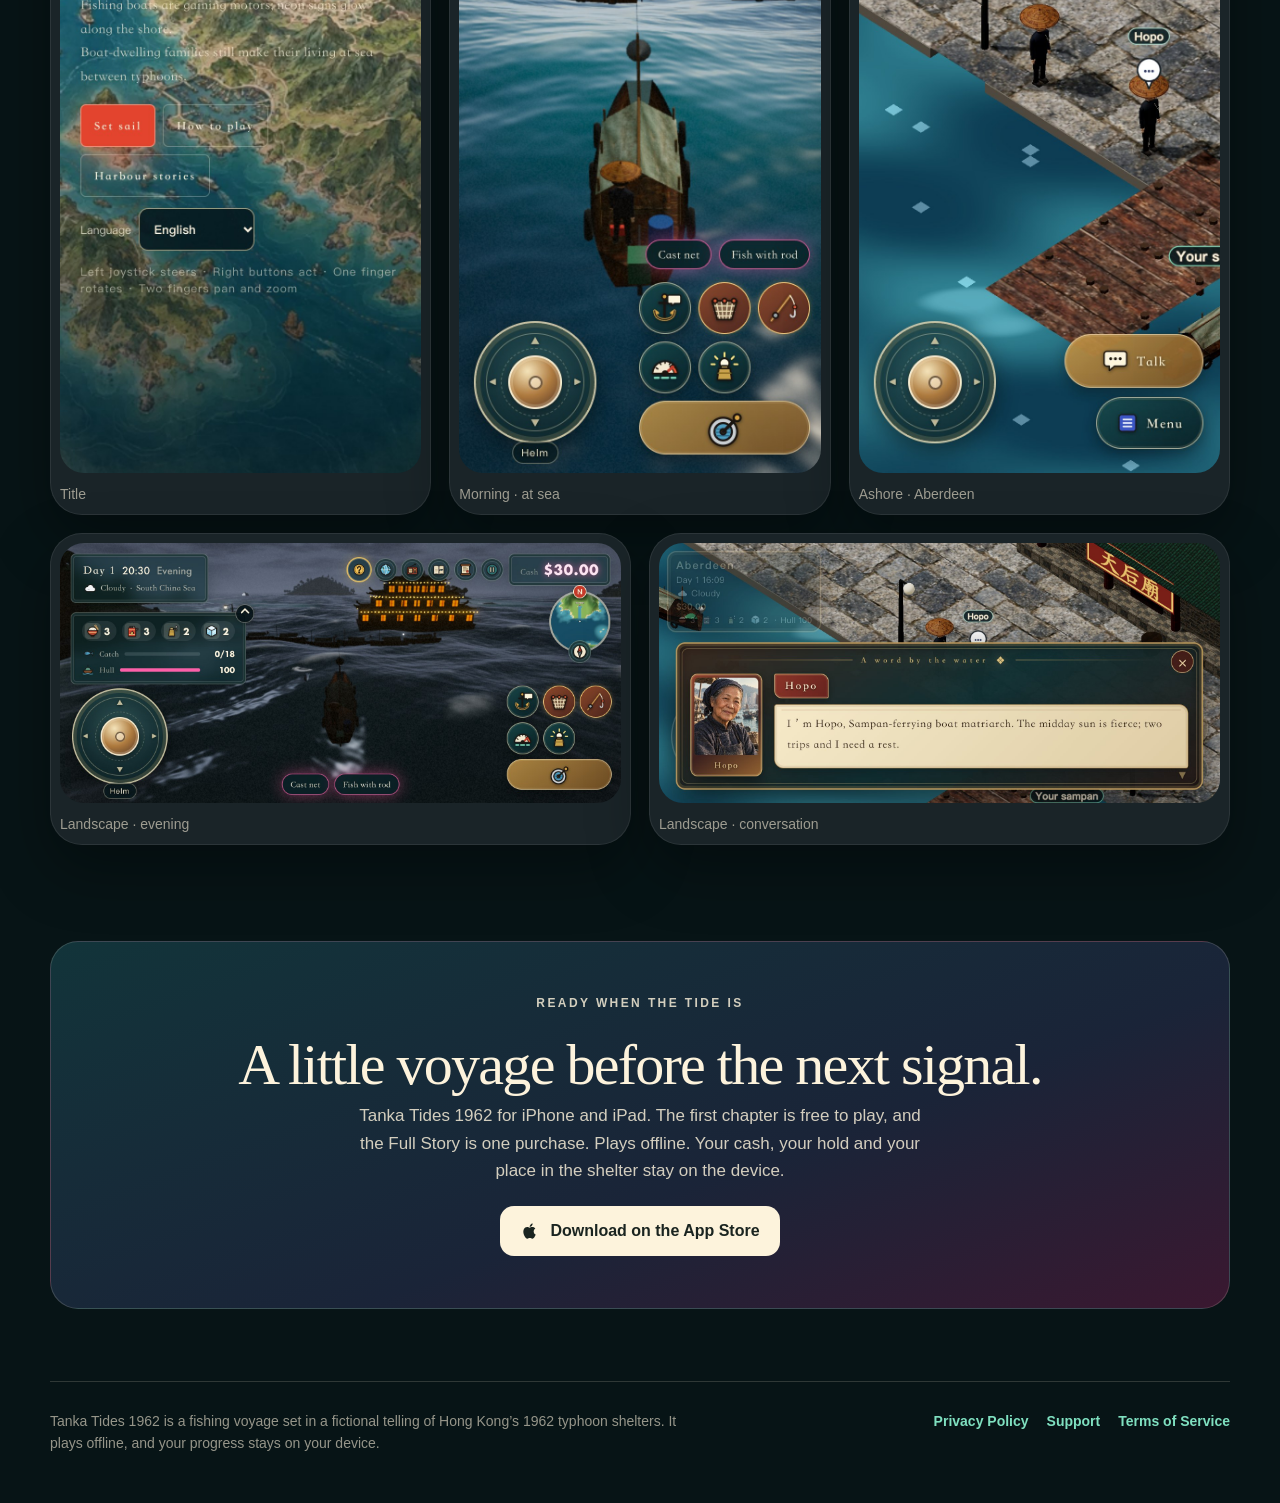
==== commit 22f48434: "update and remove endings" ====
--- a/index.html
+++ b/index.html
@@ -92,24 +92,33 @@
       </ol>
     </div>
 
-    <div class="endings-head">
-      <h3>Six ways the year can end.</h3>
-      <p class="intro">Your choices decide where the family is at Lunar New Year 1963: school or the boat, the dealer’s book or your own stall, the hillside or the shelter. Every finished chapter and every ending opens a painted scene, with the story told over it in your language.</p>
-    </div>
-    <ul class="endings">
-      <li><button class="shot" type="button" data-shot="media/story/afloat.webp" data-caption="Still Afloat. Sunset over the shelter. On deck, the low table is set."><img src="media/story/afloat.webp" width="1672" height="941" alt="Three generations share dinner around a low table on the sampan deck, with the altar behind them and the shelter at sunset." loading="lazy"></button><b>Still Afloat</b><span>Not yet. Tonight the tide is gentle, and everyone is home.</span></li>
-      <li><button class="shot" type="button" data-shot="media/story/shared.webp" data-caption="Between Shore and Sea. Every evening a sampan crosses the shelter to bring everyone home for dinner."><img src="media/story/shared.webp" width="1672" height="941" alt="At dusk the father rows the children, satchels on their backs, up to the family boat, where mother leans out with a lantern and grandmother waits at the tea table." loading="lazy"></button><b>Between Shore and Sea</b><span>One household, joined every night by the crossing.</span></li>
-      <li><button class="shot" type="button" data-shot="media/story/shore.webp" data-caption="A Room in Yue Kwong Chuen. A tap, a window full of masts, and a table for homework."><img src="media/story/shore.webp" width="1672" height="941" alt="A sunlit room in Yue Kwong Chuen: the children do homework at a table, grandmother sits by a window full of masts, mother dries bowls by the tap, and father heads out with his hat." loading="lazy"></button><b>A Room in Yue Kwong Chuen</b><span>A tap, a window full of masts, a table for homework.</span></li>
-      <li><button class="shot" type="button" data-shot="media/story/junk.webp" data-caption="The Motor Junk. Early 1963, before dawn, your own junk eases out of the typhoon shelter."><img src="media/story/junk.webp" width="1672" height="941" alt="Father and grandmother at the rail of their motor junk as it leaves the shelter at sunrise, crew sorting baskets on deck." loading="lazy"></button><b>The Motor Junk</b><span>Further out than the sampan ever could. The sea is still home.</span></li>
-      <li><button class="shot" type="button" data-shot="media/story/stall.webp" data-caption="The Stall at Sai Kung. Under the red awning stands your own stall."><img src="media/story/stall.webp" width="1672" height="941" alt="The family lifts a grouper from the tanks at their own red-awninged stall on the Sai Kung waterfront as customers look on." loading="lazy"></button><b>The Stall at Sai Kung</b><span>No dealer’s book between the sea and your counter.</span></li>
-      <li><button class="shot" type="button" data-shot="media/story/indebted.webp" data-caption="The Dealer’s Book. Lunar New Year, 1963. Your name is still in the ledger."><img src="media/story/indebted.webp" width="1672" height="941" alt="Boss Tse writes in his ledger beside an abacus while the father stands at the counter, hat in hand; behind them the family sits on their New Year boat." loading="lazy"></button><b>The Dealer’s Book</b><span>The boat still floats, and the new year is open water.</span></li>
+    <div class="teaser">
+      <figure>
+        <button class="shot frame" type="button" data-shot="media/story/chapter-1.webp" data-caption="Chapter 1, “The boat is home.” The painted scene that opens when the first chapter is done.">
+          <img src="media/story/chapter-1.webp" width="1672" height="941" alt="Three generations share dinner around a low table on the sampan deck, with the altar behind them and the shelter at sunset." loading="lazy">
+        </button>
+        <figcaption>Chapter 1, <b>The boat is home</b>. Finish a chapter, and a painted scene tells what happened next, in your language.</figcaption>
+      </figure>
+      <div class="copy">
+        <h3>Six endings. We won’t spoil them.</h3>
+        <p class="intro">By Lunar New Year 1963 the family will be somewhere. Where depends on everything you chose along the way. Each ending has its own painting and its own telling, and none of them is the “right” one.</p>
+        <p class="intro">Play the Full Story to find out which one is yours.</p>
+      </div>
+    </div>
+    <ul class="endings sealed" aria-label="Six sealed endings">
+      <li><img src="media/story/sealed-1.webp" width="480" height="270" alt="" loading="lazy"><span class="seal" lang="zh-Hant" aria-hidden="true">待續</span><b>Ending 1</b><span class="hint">Sealed until the Full Story</span></li>
+      <li><img src="media/story/sealed-2.webp" width="480" height="270" alt="" loading="lazy"><span class="seal" lang="zh-Hant" aria-hidden="true">待續</span><b>Ending 2</b><span class="hint">Sealed until the Full Story</span></li>
+      <li><img src="media/story/sealed-3.webp" width="480" height="270" alt="" loading="lazy"><span class="seal" lang="zh-Hant" aria-hidden="true">待續</span><b>Ending 3</b><span class="hint">Sealed until the Full Story</span></li>
+      <li><img src="media/story/sealed-4.webp" width="480" height="270" alt="" loading="lazy"><span class="seal" lang="zh-Hant" aria-hidden="true">待續</span><b>Ending 4</b><span class="hint">Sealed until the Full Story</span></li>
+      <li><img src="media/story/sealed-5.webp" width="480" height="270" alt="" loading="lazy"><span class="seal" lang="zh-Hant" aria-hidden="true">待續</span><b>Ending 5</b><span class="hint">Sealed until the Full Story</span></li>
+      <li><img src="media/story/sealed-6.webp" width="480" height="270" alt="" loading="lazy"><span class="seal" lang="zh-Hant" aria-hidden="true">待續</span><b>Ending 6</b><span class="hint">Sealed until the Full Story</span></li>
     </ul>
 
     <div class="unlock">
       <div>
         <p class="kicker">Start free · Full Story</p>
-        <h3>Play the first chapter. Buy the rest once.</h3>
-        <p>The first chapter is yours to play for as long as you like: sail, fish, trade and walk all four harbours. When you finish it, a one-time <b>Full Story</b> in-app purchase continues the year: eleven more chapters, Typhoon Wanda and all six endings.</p>
+        <h3>Play the first chapter. Unseal the rest once.</h3>
+        <p>The first chapter is yours to play for as long as you like: sail, fish, trade and walk all four harbours. When you finish it, a one-time <b>Full Story</b> in-app purchase continues the year: eleven more chapters, Typhoon Wanda and all six sealed endings.</p>
       </div>
       <ul class="ticks">
         <li>One purchase, not a subscription</li>
--- a/styles.css
+++ b/styles.css
@@ -191,14 +191,19 @@
 .chapters .pill { margin-left: auto; background: var(--jade); color: #0b2420; }
 .chapters .storm { border-color: rgba(255, 95, 168, 0.55); background: linear-gradient(90deg, rgba(255, 95, 168, 0.16), var(--bg-raise)); color: var(--ink); }
 .chapters .storm i { background: var(--accent); color: #1a0c12; }
-.endings-head { margin: 64px 0 22px; }
-.endings-head h3 { font-size: clamp(30px, 3.4vw, 42px); margin: 0 0 12px; }
-.endings-head .intro { margin: 0; }
+.teaser { display: grid; grid-template-columns: 1.1fr 0.9fr; gap: 40px; align-items: center; margin: 64px 0 26px; }
+.teaser h3 { font-size: clamp(30px, 3.4vw, 42px); margin: 0 0 12px; }
+.teaser .intro { margin: 0 0 12px; }
 .endings { list-style: none; padding: 0; margin: 0; display: grid; grid-template-columns: repeat(3, 1fr); gap: 16px; }
 .endings li { padding: 8px 8px 14px; border-radius: 18px; background: linear-gradient(180deg, #3a1d14, #22100c); border: 1.5px solid #c9a35a; box-shadow: 0 12px 30px rgba(0, 0, 0, 0.35), inset 0 0 0 1px rgba(255, 220, 150, 0.12); }
 .endings img { width: 100%; aspect-ratio: 16 / 9; object-fit: cover; border-radius: 11px; border: 1px solid rgba(231, 201, 138, 0.45); }
 .endings b { display: block; margin: 12px 6px 0; font: 500 19px/1.2 var(--serif); color: #f6e7c4; }
 .endings span { display: block; margin: 4px 6px 0; font-size: 14px; line-height: 1.4; color: rgba(246, 231, 196, 0.66); }
+/* Sealed endings: pre-blurred thumbnails only, so the paintings are never on the page. */
+.endings.sealed li { position: relative; }
+.endings.sealed img { filter: saturate(0.7); }
+.endings .seal { position: absolute; left: 50%; top: 18%; margin: 0; transform: translateX(-50%) rotate(-4deg); display: grid; place-items: center; width: 64px; height: 64px; border-radius: 8px; background: #a8231c; border: 2px solid #e7c98a; color: #f6e7c4; font: 600 20px/1.05 var(--serif); letter-spacing: 0.08em; writing-mode: vertical-rl; box-shadow: 0 6px 18px rgba(0, 0, 0, 0.45); }
+.endings .hint { color: var(--gold); opacity: 0.8; }
 .unlock { display: grid; grid-template-columns: 1.2fr 0.8fr; gap: 32px; align-items: center; margin-top: 36px; padding: 30px 32px; border-radius: 24px; background: linear-gradient(135deg, #5a1418, #3a0e12 55%, #241014); border: 1.5px solid #c9a35a; box-shadow: var(--shadow); }
 .unlock .kicker { color: var(--gold); }
 .unlock h3 { font-size: clamp(26px, 3vw, 36px); margin: 0 0 10px; color: #f6e7c4; }
@@ -210,6 +215,7 @@
 
 @media (max-width: 980px) {
   .endings { grid-template-columns: 1fr 1fr; }
+  .teaser { grid-template-columns: 1fr; gap: 20px; }
   .faces { grid-template-columns: repeat(4, 1fr); }
   .faces-head { grid-template-columns: 1fr; gap: 6px; }
   .facts { grid-template-columns: repeat(3, 1fr); }
@@ -233,7 +239,11 @@
   footer { flex-direction: column; }
 }
 @media (max-width: 560px) {
-  .steps, .shops, .ipad-ports, .chapters, .endings { grid-template-columns: 1fr; }
+  .steps, .shops, .ipad-ports, .chapters { grid-template-columns: 1fr; }
+  .endings { gap: 10px; }
+  .endings b { font-size: 16px; }
+  .endings .hint { font-size: 12px; }
+  .endings .seal { width: 48px; height: 48px; font-size: 15px; }
   .phone-stage { grid-template-columns: 1fr 1fr; }
   .phone-stage .device { grid-column: span 1; }
   .faces { grid-template-columns: repeat(3, 1fr); gap: 10px; }
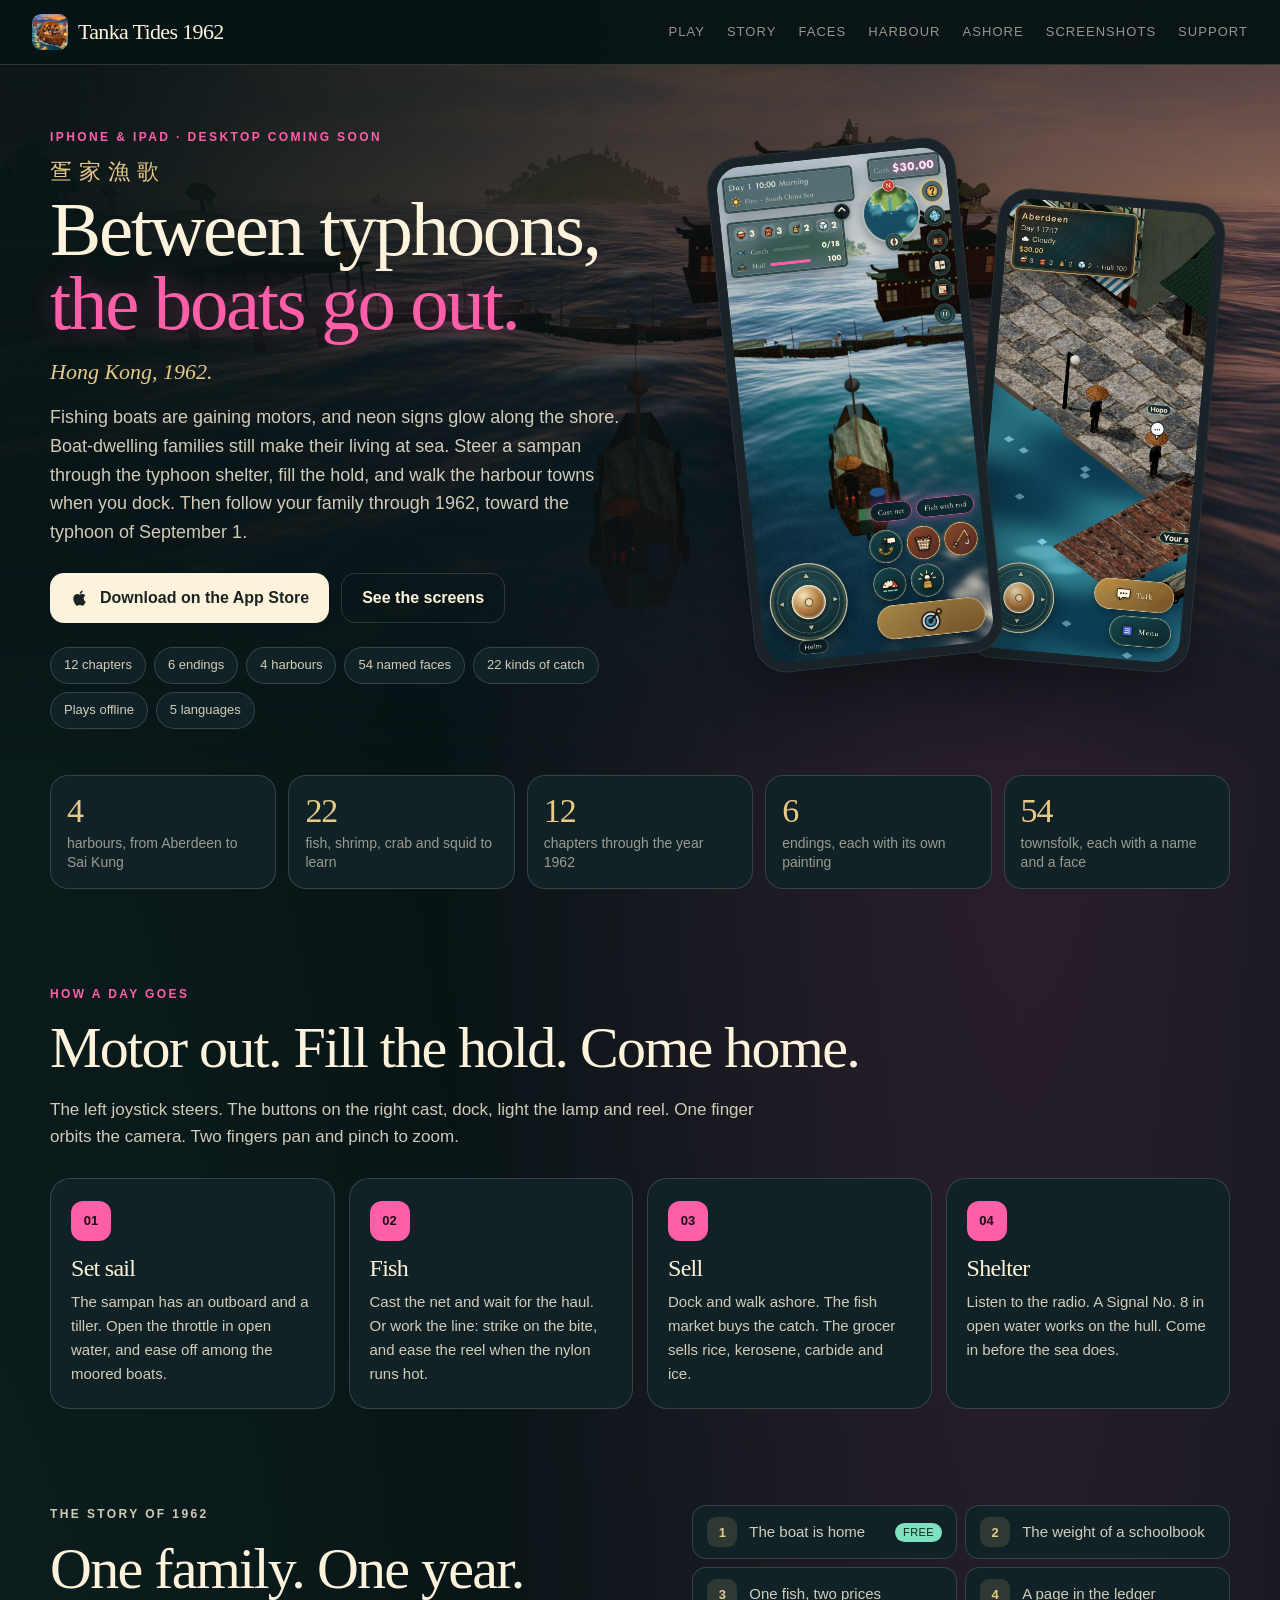
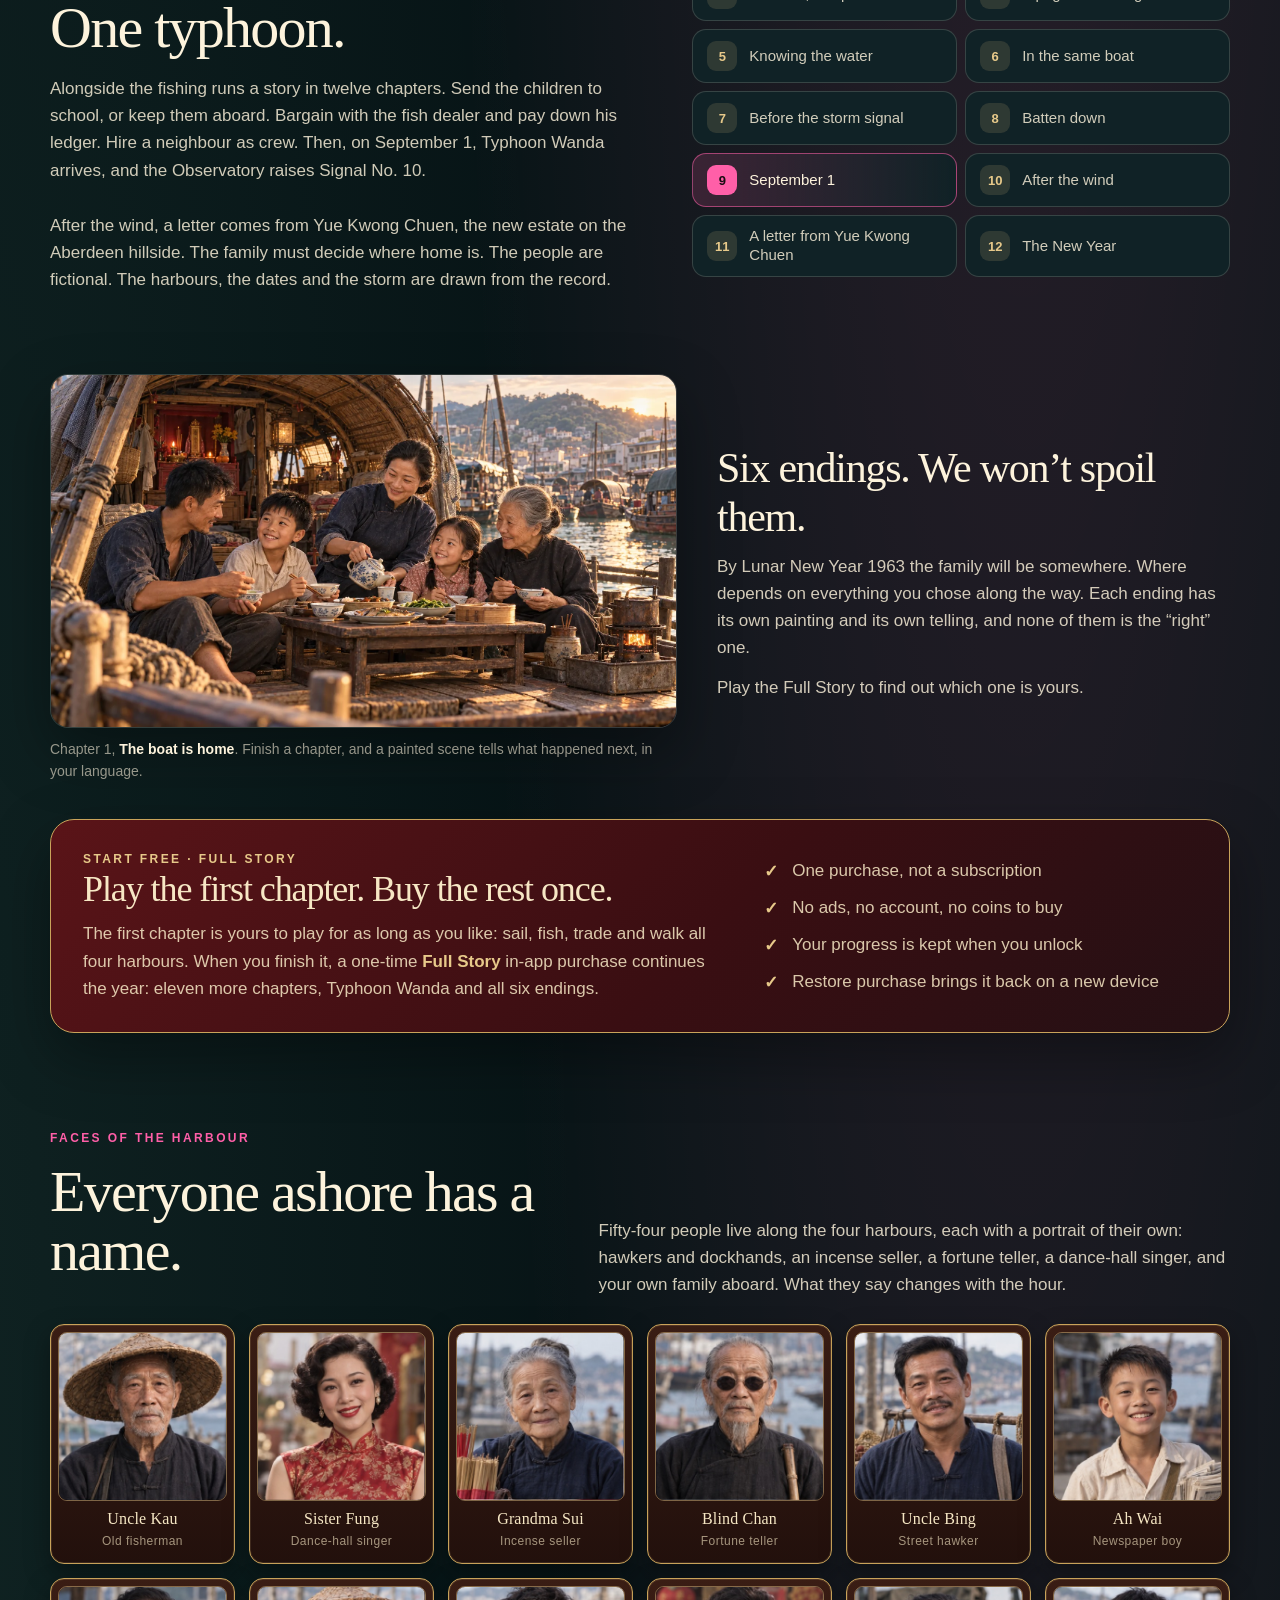
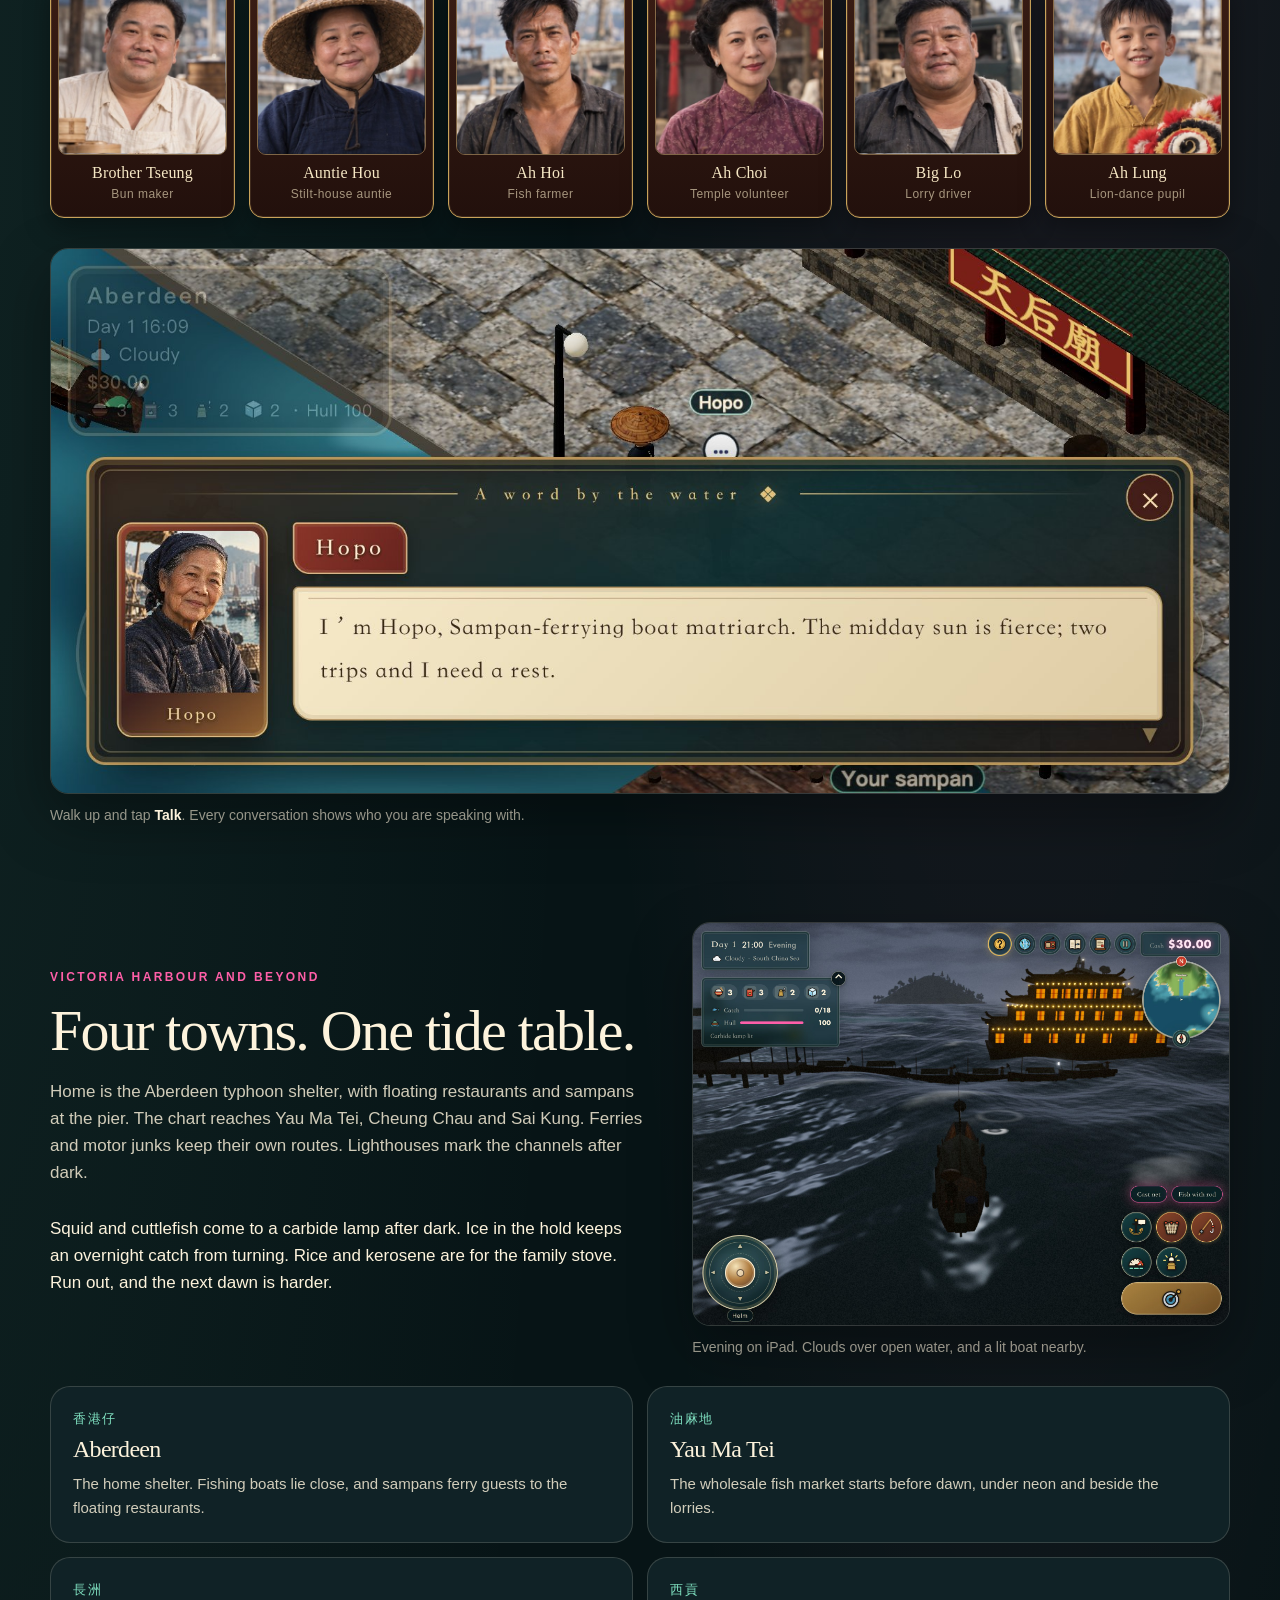
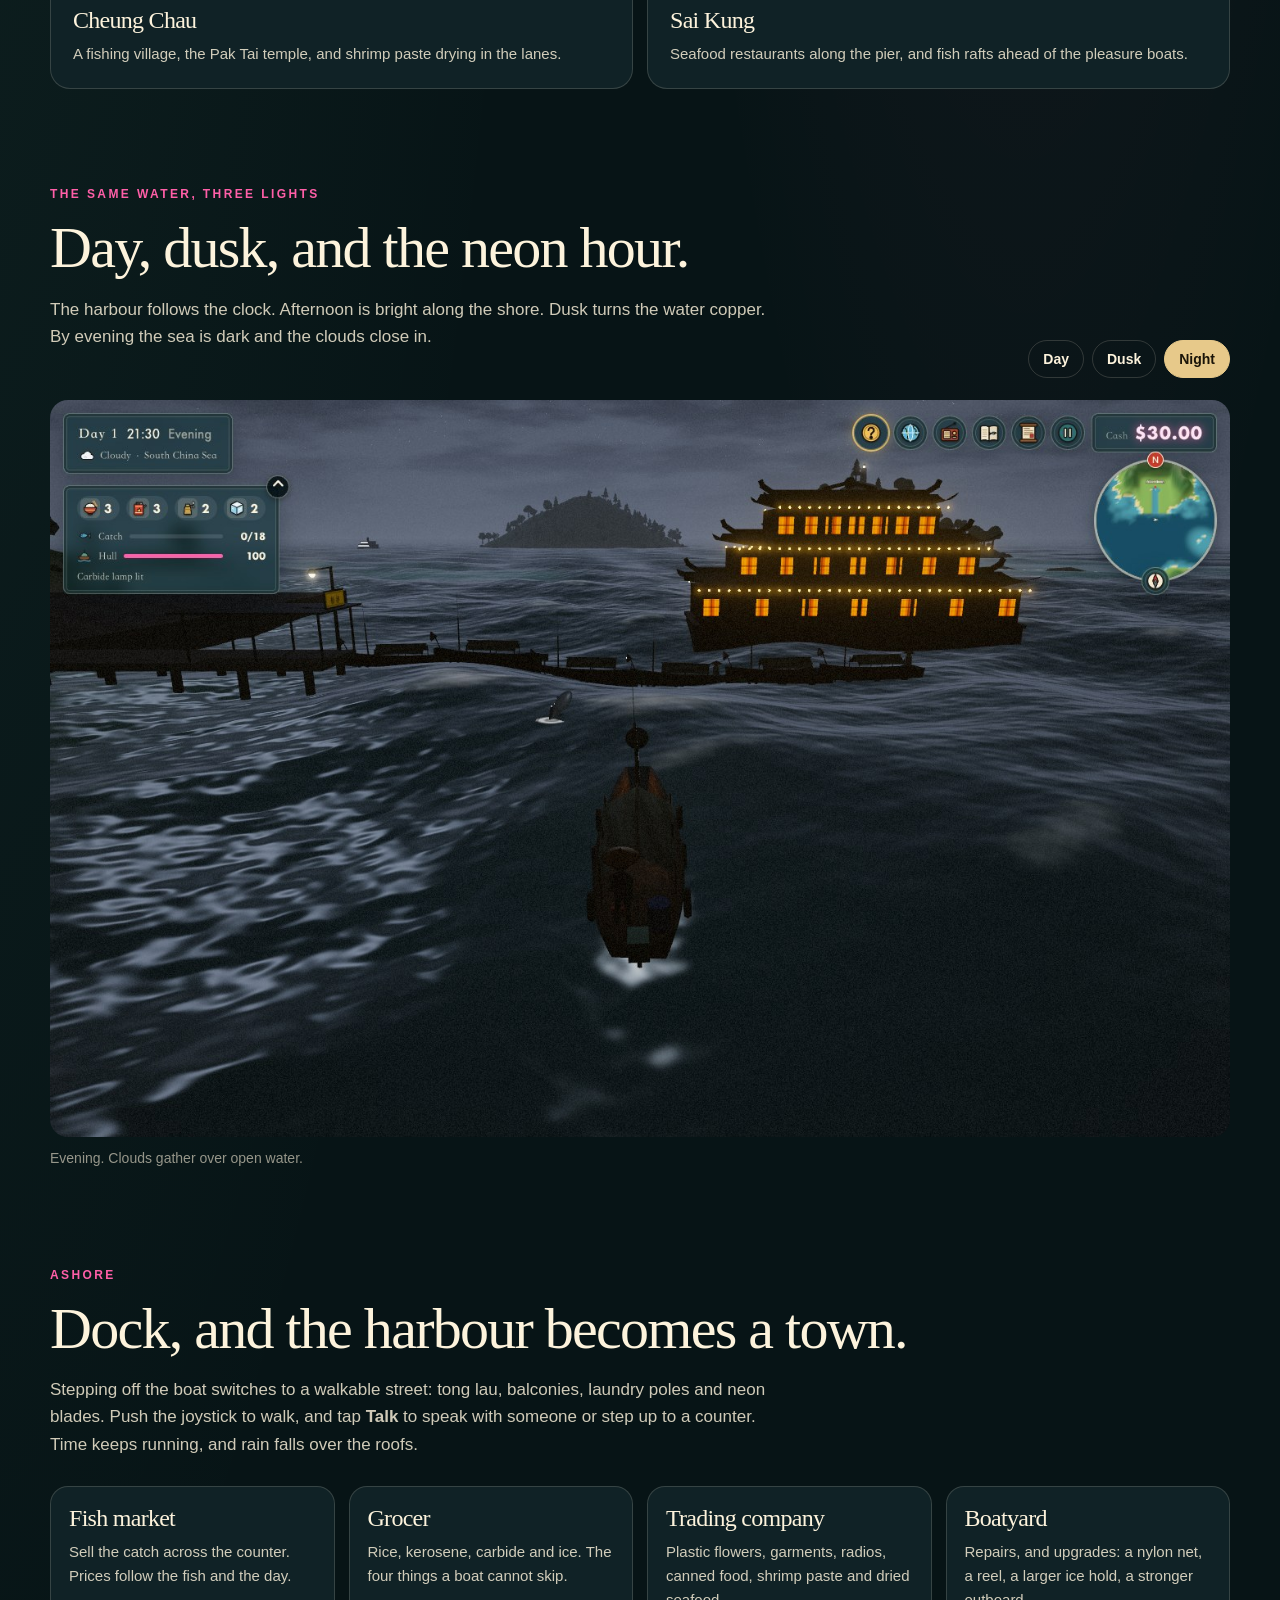
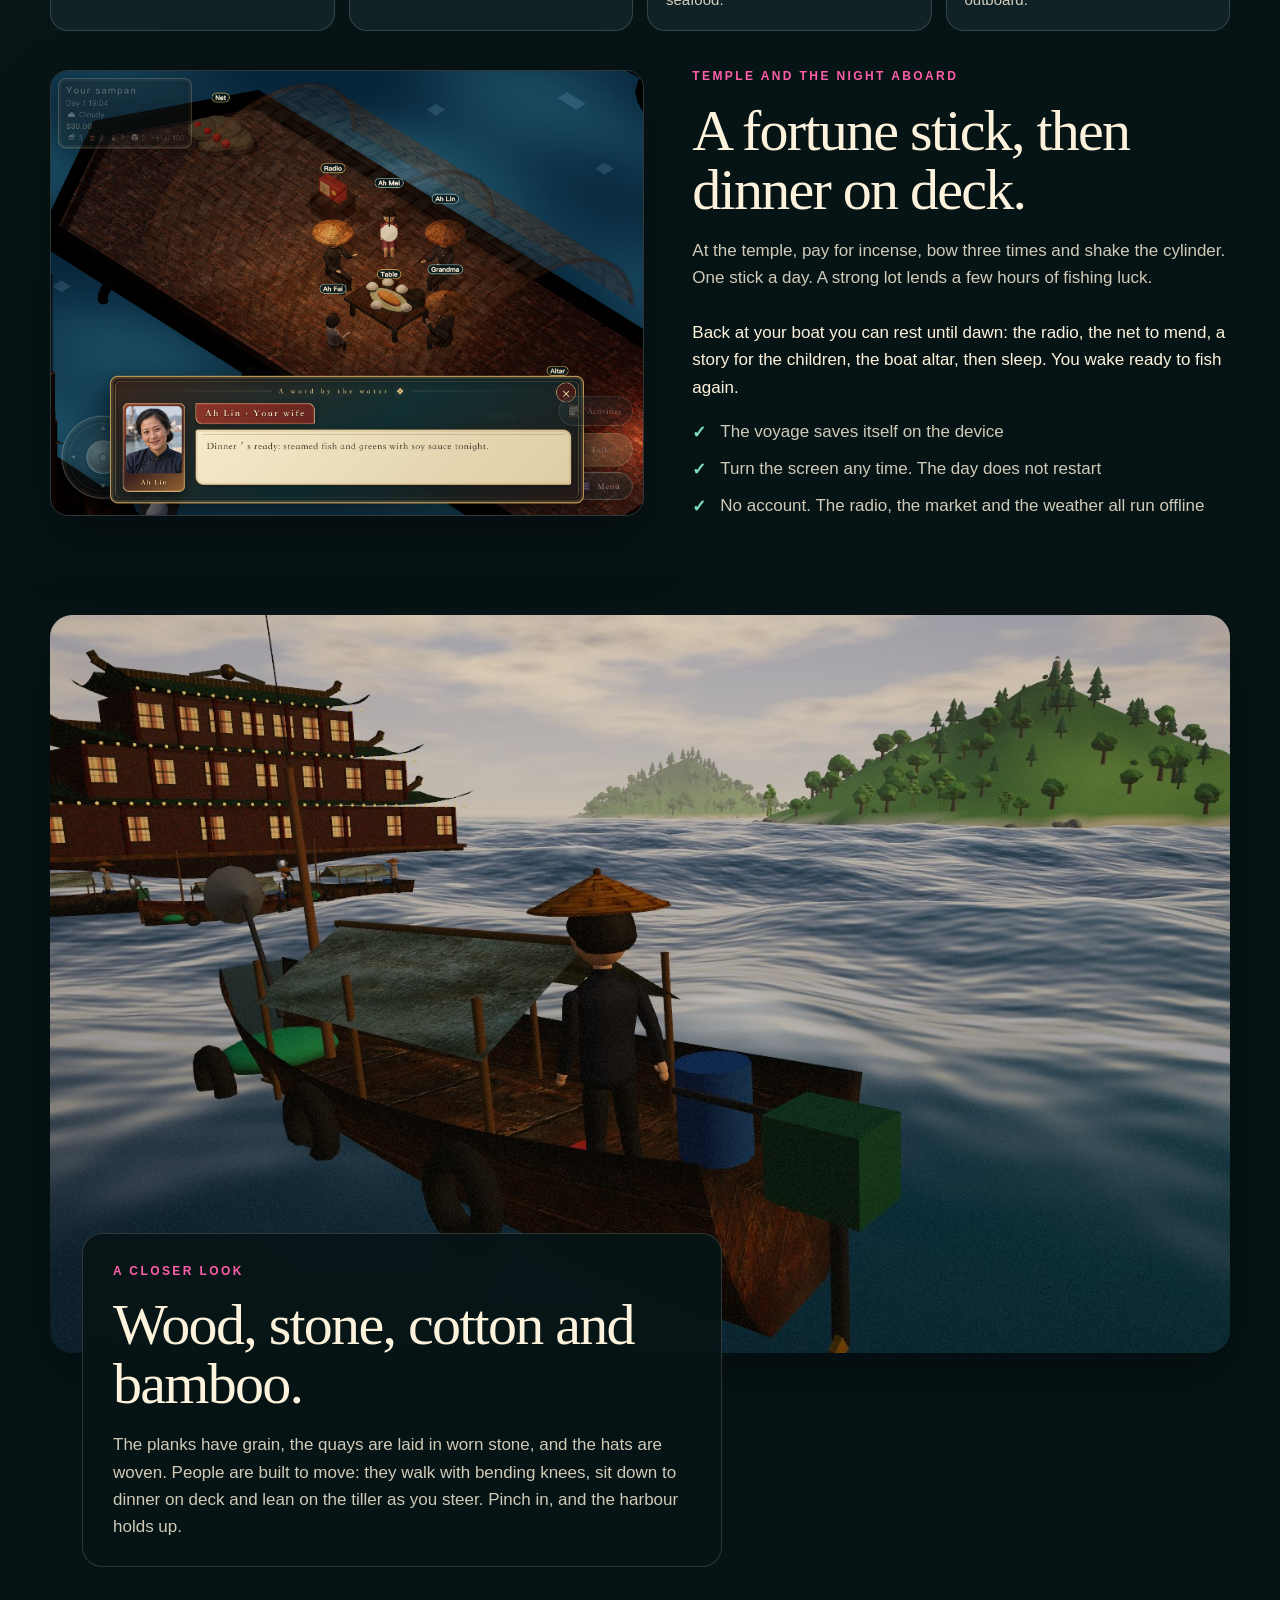
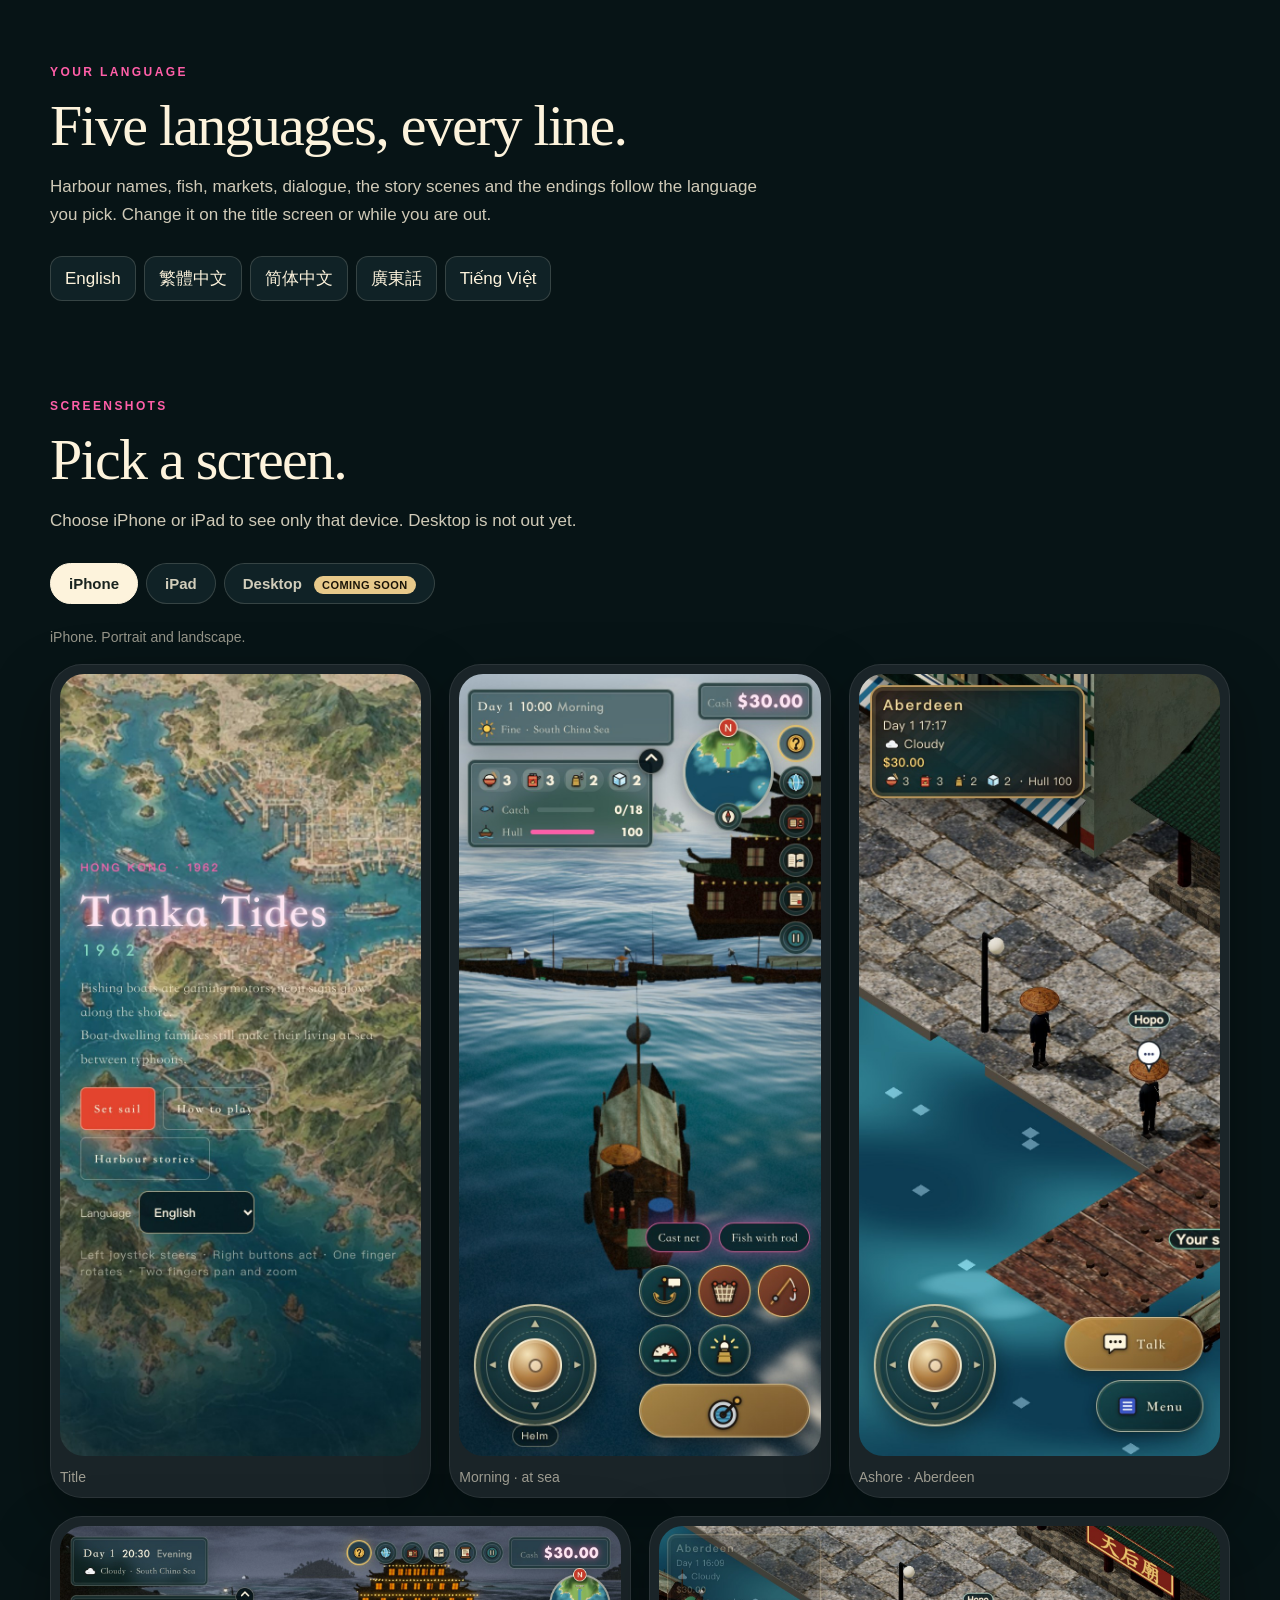
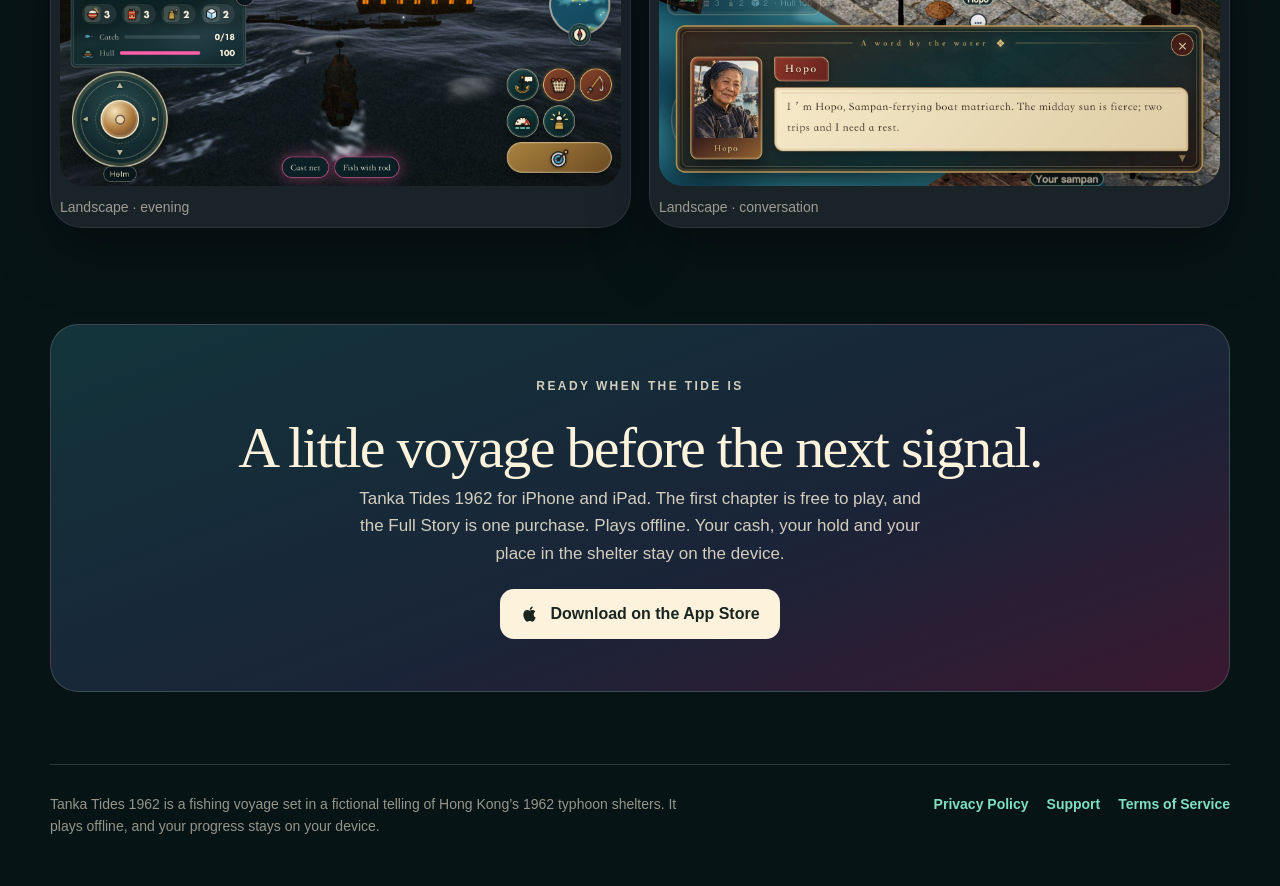
==== commit 5551070d: "remove all 6 endings' placeholders" ====
--- a/index.html
+++ b/index.html
@@ -105,20 +105,12 @@
         <p class="intro">Play the Full Story to find out which one is yours.</p>
       </div>
     </div>
-    <ul class="endings sealed" aria-label="Six sealed endings">
-      <li><img src="media/story/sealed-1.webp" width="480" height="270" alt="" loading="lazy"><span class="seal" lang="zh-Hant" aria-hidden="true">待續</span><b>Ending 1</b><span class="hint">Sealed until the Full Story</span></li>
-      <li><img src="media/story/sealed-2.webp" width="480" height="270" alt="" loading="lazy"><span class="seal" lang="zh-Hant" aria-hidden="true">待續</span><b>Ending 2</b><span class="hint">Sealed until the Full Story</span></li>
-      <li><img src="media/story/sealed-3.webp" width="480" height="270" alt="" loading="lazy"><span class="seal" lang="zh-Hant" aria-hidden="true">待續</span><b>Ending 3</b><span class="hint">Sealed until the Full Story</span></li>
-      <li><img src="media/story/sealed-4.webp" width="480" height="270" alt="" loading="lazy"><span class="seal" lang="zh-Hant" aria-hidden="true">待續</span><b>Ending 4</b><span class="hint">Sealed until the Full Story</span></li>
-      <li><img src="media/story/sealed-5.webp" width="480" height="270" alt="" loading="lazy"><span class="seal" lang="zh-Hant" aria-hidden="true">待續</span><b>Ending 5</b><span class="hint">Sealed until the Full Story</span></li>
-      <li><img src="media/story/sealed-6.webp" width="480" height="270" alt="" loading="lazy"><span class="seal" lang="zh-Hant" aria-hidden="true">待續</span><b>Ending 6</b><span class="hint">Sealed until the Full Story</span></li>
-    </ul>
 
     <div class="unlock">
       <div>
         <p class="kicker">Start free · Full Story</p>
-        <h3>Play the first chapter. Unseal the rest once.</h3>
-        <p>The first chapter is yours to play for as long as you like: sail, fish, trade and walk all four harbours. When you finish it, a one-time <b>Full Story</b> in-app purchase continues the year: eleven more chapters, Typhoon Wanda and all six sealed endings.</p>
+        <h3>Play the first chapter. Buy the rest once.</h3>
+        <p>The first chapter is yours to play for as long as you like: sail, fish, trade and walk all four harbours. When you finish it, a one-time <b>Full Story</b> in-app purchase continues the year: eleven more chapters, Typhoon Wanda and all six endings.</p>
       </div>
       <ul class="ticks">
         <li>One purchase, not a subscription</li>
--- a/styles.css
+++ b/styles.css
@@ -194,16 +194,6 @@
 .teaser { display: grid; grid-template-columns: 1.1fr 0.9fr; gap: 40px; align-items: center; margin: 64px 0 26px; }
 .teaser h3 { font-size: clamp(30px, 3.4vw, 42px); margin: 0 0 12px; }
 .teaser .intro { margin: 0 0 12px; }
-.endings { list-style: none; padding: 0; margin: 0; display: grid; grid-template-columns: repeat(3, 1fr); gap: 16px; }
-.endings li { padding: 8px 8px 14px; border-radius: 18px; background: linear-gradient(180deg, #3a1d14, #22100c); border: 1.5px solid #c9a35a; box-shadow: 0 12px 30px rgba(0, 0, 0, 0.35), inset 0 0 0 1px rgba(255, 220, 150, 0.12); }
-.endings img { width: 100%; aspect-ratio: 16 / 9; object-fit: cover; border-radius: 11px; border: 1px solid rgba(231, 201, 138, 0.45); }
-.endings b { display: block; margin: 12px 6px 0; font: 500 19px/1.2 var(--serif); color: #f6e7c4; }
-.endings span { display: block; margin: 4px 6px 0; font-size: 14px; line-height: 1.4; color: rgba(246, 231, 196, 0.66); }
-/* Sealed endings: pre-blurred thumbnails only, so the paintings are never on the page. */
-.endings.sealed li { position: relative; }
-.endings.sealed img { filter: saturate(0.7); }
-.endings .seal { position: absolute; left: 50%; top: 18%; margin: 0; transform: translateX(-50%) rotate(-4deg); display: grid; place-items: center; width: 64px; height: 64px; border-radius: 8px; background: #a8231c; border: 2px solid #e7c98a; color: #f6e7c4; font: 600 20px/1.05 var(--serif); letter-spacing: 0.08em; writing-mode: vertical-rl; box-shadow: 0 6px 18px rgba(0, 0, 0, 0.45); }
-.endings .hint { color: var(--gold); opacity: 0.8; }
 .unlock { display: grid; grid-template-columns: 1.2fr 0.8fr; gap: 32px; align-items: center; margin-top: 36px; padding: 30px 32px; border-radius: 24px; background: linear-gradient(135deg, #5a1418, #3a0e12 55%, #241014); border: 1.5px solid #c9a35a; box-shadow: var(--shadow); }
 .unlock .kicker { color: var(--gold); }
 .unlock h3 { font-size: clamp(26px, 3vw, 36px); margin: 0 0 10px; color: #f6e7c4; }
@@ -214,8 +204,7 @@
 .unlock .ticks li::before { color: var(--gold); }
 
 @media (max-width: 980px) {
-  .endings { grid-template-columns: 1fr 1fr; }
-  .teaser { grid-template-columns: 1fr; gap: 20px; }
+    .teaser { grid-template-columns: 1fr; gap: 20px; }
   .faces { grid-template-columns: repeat(4, 1fr); }
   .faces-head { grid-template-columns: 1fr; gap: 6px; }
   .facts { grid-template-columns: repeat(3, 1fr); }
@@ -240,11 +229,7 @@
 }
 @media (max-width: 560px) {
   .steps, .shops, .ipad-ports, .chapters { grid-template-columns: 1fr; }
-  .endings { gap: 10px; }
-  .endings b { font-size: 16px; }
-  .endings .hint { font-size: 12px; }
-  .endings .seal { width: 48px; height: 48px; font-size: 15px; }
-  .phone-stage { grid-template-columns: 1fr 1fr; }
+          .phone-stage { grid-template-columns: 1fr 1fr; }
   .phone-stage .device { grid-column: span 1; }
   .faces { grid-template-columns: repeat(3, 1fr); gap: 10px; }
   .faces b { font-size: 14px; }
